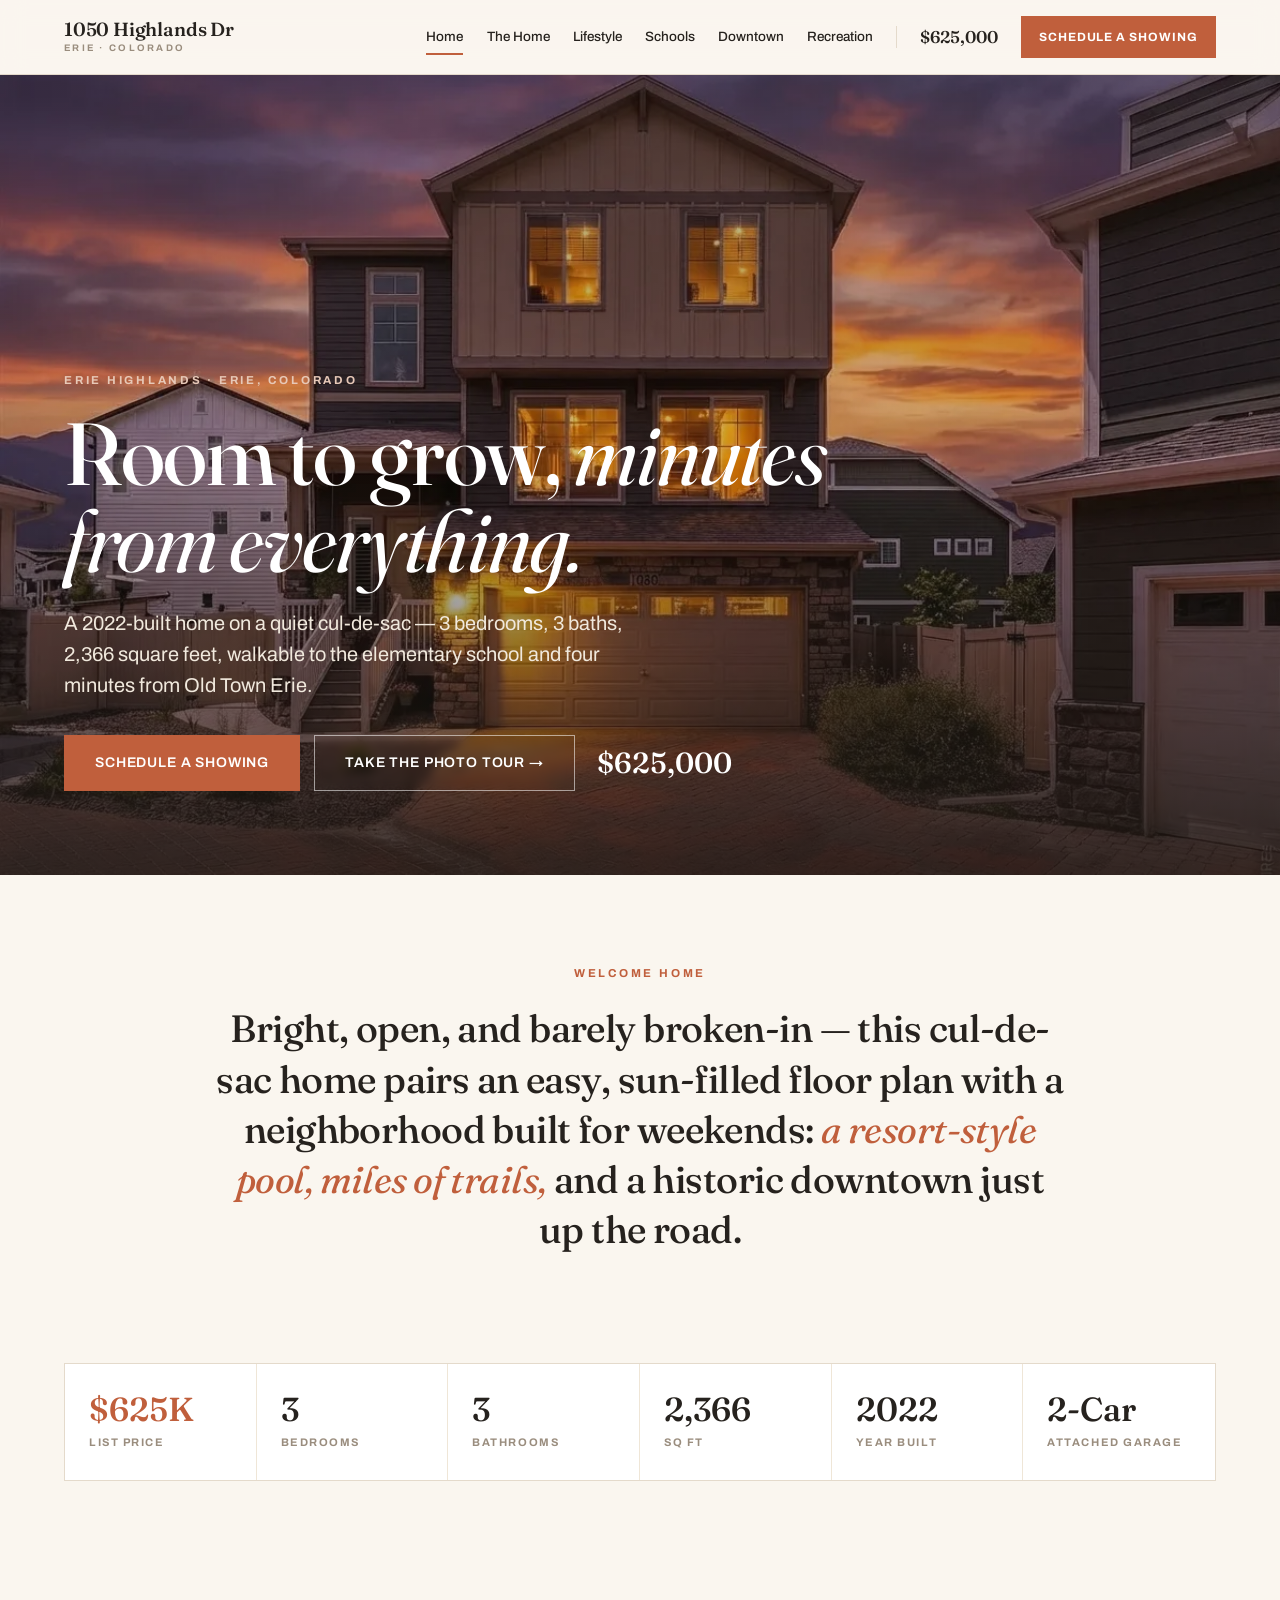
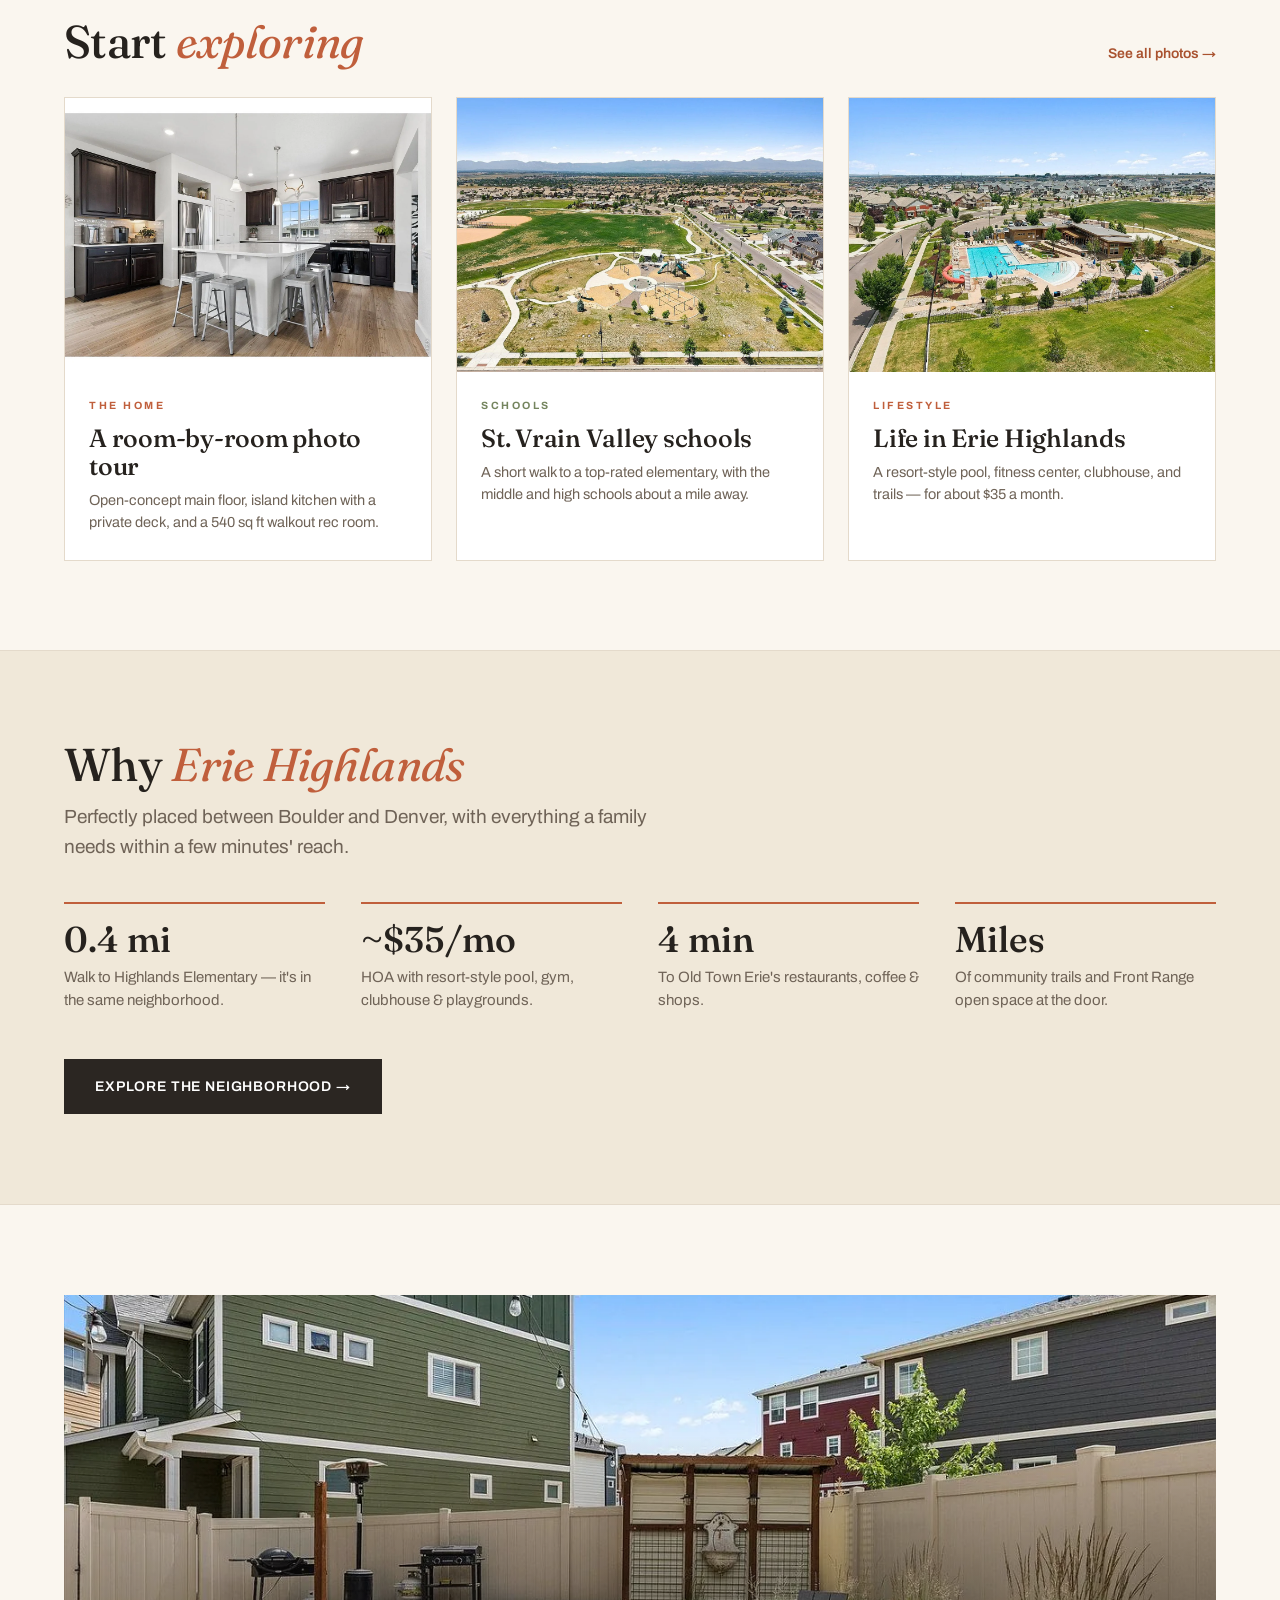
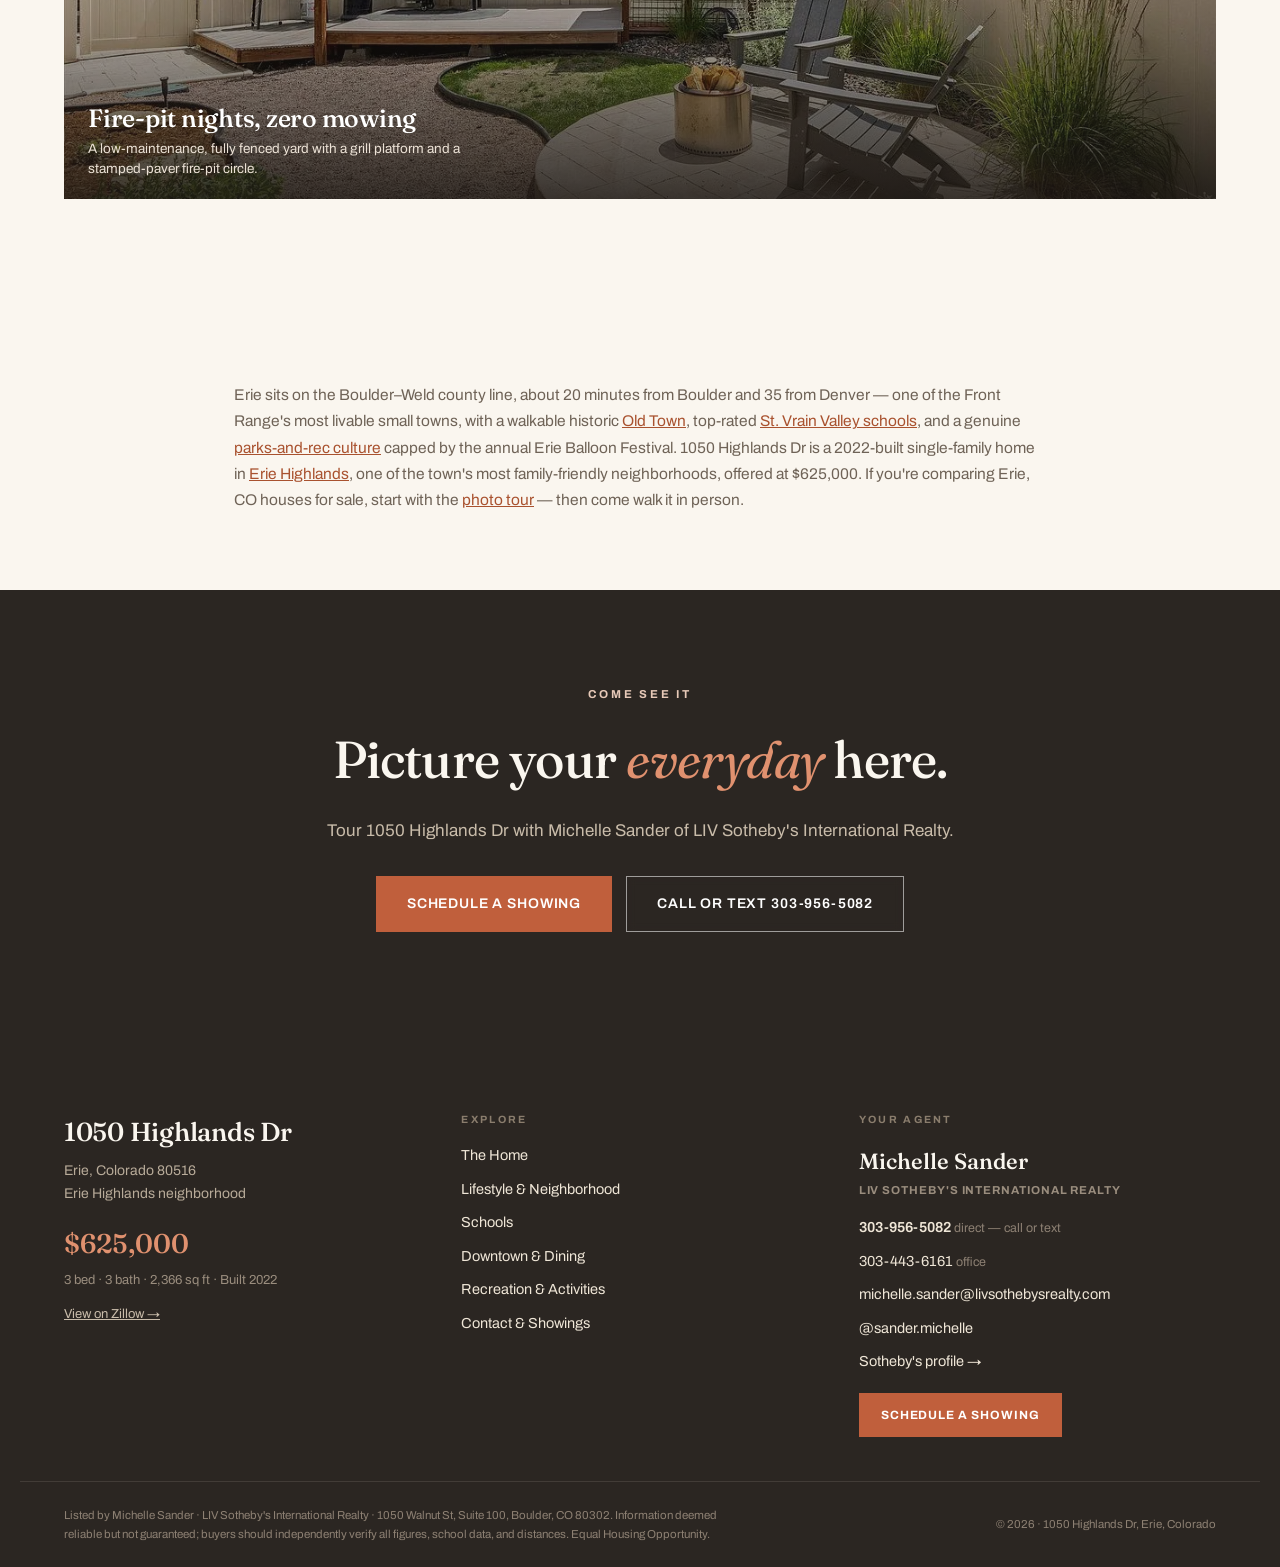
==== index.html @ 728ebdec "Mobile responsive fixes: stack proximity map, contain photo banners - Proximity map grid stacks to o" ====
<!DOCTYPE html>
<html lang="en">
<head>
<meta charset="utf-8">
<meta name="viewport" content="width=device-width, initial-scale=1">
<title>1050 Highlands Dr, Erie CO 80516 — Home for Sale in Erie Highlands</title>
<meta name="description" content="$625,000|Erie, Colorado home for sale: 3-bed, 3-bath, 2,366 sq ft (built 2022) in the Erie Highlands neighborhood — walk to Highlands Elementary, 4 minutes to Old Town Erie. Listed at $625,000 by Michelle Sander, LIV Sotheby's International Realty.">
<meta name="robots" content="index, follow, max-image-preview:large, max-snippet:-1, max-video-preview:-1">
<link rel="canonical" href="https://1050highlandsdrerie.com/">
<meta property="og:site_name" content="1050 Highlands Dr — Erie, Colorado">
<meta property="og:title" content="1050 Highlands Dr, Erie CO 80516 — Home for Sale in Erie Highlands">
<meta property="og:description" content="$625,000|Erie, Colorado home for sale: 3-bed, 3-bath, 2,366 sq ft (built 2022) in the Erie Highlands neighborhood — walk to Highlands Elementary, 4 minutes to Old Town Erie. Listed at $625,000 by Michelle Sander, LIV Sotheby's International Realty.">
<meta property="og:type" content="website">
<meta property="og:url" content="https://1050highlandsdrerie.com/">
<meta property="og:image" content="https://1050highlandsdrerie.com/images/hero-twilight.webp">
<meta property="og:image:alt" content="1050 Highlands Dr, Erie, Colorado at twilight">
<meta property="og:locale" content="en_US">
<meta name="twitter:card" content="summary_large_image">
<meta name="twitter:title" content="1050 Highlands Dr, Erie CO 80516 — Home for Sale in Erie Highlands">
<meta name="twitter:description" content="$625,000|Erie, Colorado home for sale: 3-bed, 3-bath, 2,366 sq ft (built 2022) in the Erie Highlands neighborhood — walk to Highlands Elementary, 4 minutes to Old Town Erie. Listed at $625,000 by Michelle Sander, LIV Sotheby's International Realty.">
<meta name="twitter:image" content="https://1050highlandsdrerie.com/images/hero-twilight.webp">
<meta name="geo.region" content="US-CO">
<meta name="geo.placename" content="Erie, Colorado">
<link rel="icon" href="data:image/svg+xml,%3Csvg xmlns='http://www.w3.org/2000/svg' viewBox='0 0 32 32'%3E%3Crect width='32' height='32' fill='%232B2622'/%3E%3Cpath d='M16 7l10 8h-3v10h-5v-6h-4v6H9V15H6z' fill='%23C05F3C'/%3E%3C/svg%3E">
<link rel="preconnect" href="https://fonts.googleapis.com">
<link rel="preconnect" href="https://fonts.gstatic.com" crossorigin>
<link href="https://fonts.googleapis.com/css2?family=Fraunces:ital,opsz,wght@0,9..144,400..640;1,9..144,400..640&family=Archivo:wght@400;500;600;700&display=swap" rel="stylesheet">
<link rel="stylesheet" href="assets/style.css">
<script type="application/ld+json">
{
 "@context": "https://schema.org",
 "@graph": [
  {
   "@type": "WebSite",
   "@id": "https://1050highlandsdrerie.com/#website",
   "url": "https://1050highlandsdrerie.com/",
   "name": "1050 Highlands Dr — Erie, Colorado Home for Sale",
   "description": "Property website for 1050 Highlands Dr, a single-family home for sale in the Erie Highlands neighborhood of Erie, Colorado.",
   "publisher": {
    "@id": "https://1050highlandsdrerie.com/#agent"
   }
  },
  {
   "@type": "RealEstateListing",
   "@id": "https://1050highlandsdrerie.com/#listing",
   "url": "https://1050highlandsdrerie.com/",
   "name": "1050 Highlands Dr, Erie, CO 80516 — Home for Sale in Erie Highlands",
   "description": "Erie, Colorado home for sale: 3-bed, 3-bath, 2,366 sq ft single-family home built in 2022 in the Erie Highlands neighborhood. Walk to Highlands Elementary; 4 minutes to Old Town Erie. Listed at $625,000.",
   "datePosted": "2026-06-24",
   "image": "https://1050highlandsdrerie.com/images/hero-twilight.webp",
   "about": {
    "@id": "https://1050highlandsdrerie.com/#residence"
   },
   "offers": {
    "@type": "Offer",
    "price": 625000,
    "priceCurrency": "USD",
    "availability": "https://schema.org/InStock",
    "itemOffered": {
     "@id": "https://1050highlandsdrerie.com/#residence"
    },
    "offeredBy": {
     "@id": "https://1050highlandsdrerie.com/#agent"
    }
   },
   "provider": {
    "@id": "https://1050highlandsdrerie.com/#agent"
   }
  },
  {
   "@type": "SingleFamilyResidence",
   "@id": "https://1050highlandsdrerie.com/#residence",
   "name": "1050 Highlands Dr, Erie, CO 80516",
   "description": "2022-built two-story single-family home with a walkout lower level in the Erie Highlands neighborhood of Erie, Colorado. 3 bedrooms, 3 bathrooms, 2,366 square feet, attached 2-car garage, fenced yard on a cul-de-sac, island kitchen with private deck, and a 540 sq ft walkout rec room.",
   "address": {
    "@type": "PostalAddress",
    "streetAddress": "1050 Highlands Dr",
    "addressLocality": "Erie",
    "addressRegion": "CO",
    "postalCode": "80516",
    "addressCountry": "US"
   },
   "numberOfBedrooms": 3,
   "numberOfBathroomsTotal": 3,
   "numberOfFullBathrooms": 2,
   "numberOfPartialBathrooms": 1,
   "floorSize": {
    "@type": "QuantitativeValue",
    "value": 2366,
    "unitCode": "FTK",
    "unitText": "square feet"
   },
   "yearBuilt": 2022,
   "numberOfRooms": 10,
   "amenityFeature": [
    {
     "@type": "LocationFeatureSpecification",
     "name": "Walkout lower-level rec room (540 sq ft)",
     "value": true
    },
    {
     "@type": "LocationFeatureSpecification",
     "name": "Island kitchen with deck",
     "value": true
    },
    {
     "@type": "LocationFeatureSpecification",
     "name": "Fenced yard with fire pit",
     "value": true
    },
    {
     "@type": "LocationFeatureSpecification",
     "name": "Attached 2-car garage",
     "value": true
    },
    {
     "@type": "LocationFeatureSpecification",
     "name": "HOA pool, fitness center, clubhouse, playgrounds, trails (~$35/mo)",
     "value": true
    },
    {
     "@type": "LocationFeatureSpecification",
     "name": "Central air conditioning",
     "value": true
    },
    {
     "@type": "LocationFeatureSpecification",
     "name": "Cul-de-sac lot",
     "value": true
    }
   ],
   "containedInPlace": {
    "@type": "Place",
    "name": "Erie Highlands, Erie, Colorado"
   },
   "image": [
    "https://1050highlandsdrerie.com/images/hero-twilight.webp",
    "https://1050highlandsdrerie.com/images/exterior-front.webp",
    "https://1050highlandsdrerie.com/images/kitchen-island-wide.webp",
    "https://1050highlandsdrerie.com/images/living-open.webp",
    "https://1050highlandsdrerie.com/images/rec-room-putting.webp",
    "https://1050highlandsdrerie.com/images/yard-firepit.webp",
    "https://1050highlandsdrerie.com/images/aerial-pool.webp"
   ]
  },
  {
   "@type": "RealEstateAgent",
   "@id": "https://1050highlandsdrerie.com/#agent",
   "name": "Michelle Sander",
   "telephone": "+1-303-956-5082",
   "email": "michelle.sander@livsothebysrealty.com",
   "image": "https://1050highlandsdrerie.com/images/michelle.jpg",
   "url": "https://1050highlandsdrerie.com/contact.html",
   "sameAs": [
    "https://www.instagram.com/sander.michelle/",
    "https://www.sothebysrealty.com/livsir/eng/associate/786-a-df2507222031108682/michelle-sander"
   ],
   "worksFor": {
    "@type": "RealEstateOrganization",
    "name": "LIV Sotheby's International Realty",
    "telephone": "+1-303-443-6161",
    "address": {
     "@type": "PostalAddress",
     "streetAddress": "1050 Walnut St, Suite 100",
     "addressLocality": "Boulder",
     "addressRegion": "CO",
     "postalCode": "80302",
     "addressCountry": "US"
    }
   },
   "areaServed": {
    "@type": "City",
    "name": "Erie",
    "containedInPlace": {
     "@type": "State",
     "name": "Colorado"
    }
   }
  },
  {
   "@type": "BreadcrumbList",
   "itemListElement": [
    {
     "@type": "ListItem",
     "position": 1,
     "name": "Home",
     "item": "https://1050highlandsdrerie.com/"
    }
   ]
  }
 ]
}
</script>
</head>
<body>
<a class="skip-link" href="#main">Skip to content</a>
<nav class="nav" aria-label="Main">
  <div class="nav-inner">
    <a class="brand" href="index.html"><b>1050 Highlands Dr</b><span>Erie · Colorado</span></a>
    <div class="nav-links">
      <a class="nl active" href="index.html">Home</a>
      <a class="nl " href="the-home.html">The Home</a>
      <a class="nl " href="lifestyle.html">Lifestyle</a>
      <a class="nl " href="schools.html">Schools</a>
      <a class="nl " href="downtown.html">Downtown</a>
      <a class="nl " href="recreation.html">Recreation</a>
      <span class="nav-divider" aria-hidden="true"></span>
      <span class="nav-price">$625,000</span>
      <a class="nav-cta" href="contact.html">Schedule a Showing</a>
    </div>
    <button class="nav-burger" aria-label="Menu" aria-expanded="false"><span></span><span></span><span></span></button>
  </div>
  <div class="nav-mobile">
    <a href="index.html">Home</a>
    <a href="the-home.html">The Home</a>
    <a href="lifestyle.html">Lifestyle &amp; Neighborhood</a>
    <a href="schools.html">Schools</a>
    <a href="downtown.html">Downtown &amp; Dining</a>
    <a href="recreation.html">Recreation &amp; Activities</a>
    <a href="contact.html">Contact / Schedule a Showing — $625,000</a>
  </div>
</nav>

<main id="main">

  <!-- HERO -->
  <header class="hero" style="height:min(92vh,800px);min-height:560px">
    <div class="hero-media"><img src="images/hero-twilight.webp" alt="Front exterior of 1050 Highlands Dr glowing at twilight beneath a Colorado sunset" fetchpriority="high"></div>
    <div class="hero-scrim"></div>
    <div class="hero-inner wrap" style="padding-bottom:clamp(46px,7vw,84px)">
      <div class="eyebrow cream" style="margin-bottom:20px">Erie Highlands · Erie, Colorado</div>
      <h1 class="display" style="color:#fff;max-width:15ch">Room to grow, <span class="em-light">minutes from everything.</span></h1>
      <p style="font-size:clamp(16px,1.6vw,20px);color:#F1E9DD;margin:24px 0 0;max-width:52ch;line-height:1.55">A 2022-built home on a quiet cul-de-sac — 3 bedrooms, 3 baths, 2,366 square feet, walkable to the elementary school and four minutes from Old Town Erie.</p>
      <div style="display:flex;flex-wrap:wrap;gap:14px;align-items:center;margin-top:34px">
        <a class="btn" href="contact.html">Schedule a Showing</a>
        <a class="btn btn-ghost" href="the-home.html">Take the Photo Tour →</a>
        <span style="font-family:var(--serif);font-size:29px;color:#fff;font-weight:540;margin-left:8px">$625,000</span>
      </div>
    </div>
  </header>

  <!-- INTRO -->
  <section class="section" style="padding-bottom:clamp(36px,5vw,60px)">
    <div class="wrap" style="max-width:940px;text-align:center">
      <div class="eyebrow reveal">Welcome home</div>
      <p class="serif reveal d1" style="font-size:clamp(24px,3.3vw,38px);line-height:1.32;margin:22px 0 0;text-wrap:pretty">Bright, open, and barely broken-in — this cul-de-sac home pairs an easy, sun-filled floor plan with a neighborhood built for weekends: <span class="em">a resort-style pool, miles of trails,</span> and a historic downtown just up the road.</p>
    </div>
  </section>

  <!-- QUICK FACTS -->
  <section class="section-tight">
    <div class="wrap">
      <div class="facts reveal">
        <div class="fact"><b class="accent">$625K</b><span>List Price</span></div>
        <div class="fact"><b>3</b><span>Bedrooms</span></div>
        <div class="fact"><b>3</b><span>Bathrooms</span></div>
        <div class="fact"><b>2,366</b><span>Sq Ft</span></div>
        <div class="fact"><b>2022</b><span>Year Built</span></div>
        <div class="fact"><b>2-Car</b><span>Attached Garage</span></div>
      </div>
    </div>
  </section>

  <!-- TEASERS -->
  <section class="section">
    <div class="wrap">
      <div style="display:flex;align-items:baseline;justify-content:space-between;gap:20px;margin-bottom:30px;flex-wrap:wrap">
        <h2 class="h-sect reveal">Start <span class="em">exploring</span></h2>
        <a class="link-arrow reveal" href="the-home.html">See all photos →</a>
      </div>
      <div style="display:grid;grid-template-columns:repeat(auto-fit,minmax(min(280px,100%),1fr));gap:24px">
        <a class="card reveal" href="the-home.html">
          <figure class="photo" style="aspect-ratio:4/3">
            <img src="images/kitchen-island-wide.webp" alt="Island kitchen with white quartz counters and espresso cabinetry" loading="lazy">
          </figure>
          <div class="card-pad">
            <div class="eyebrow" style="font-size:10.5px">The Home</div>
            <div class="h-card" style="margin-top:9px">A room-by-room photo tour</div>
            <p style="font-size:14.5px;color:var(--ink-soft);margin:9px 0 0;line-height:1.55">Open-concept main floor, island kitchen with a private deck, and a 540 sq ft walkout rec room.</p>
          </div>
        </a>
        <a class="card reveal d1" href="schools.html">
          <figure class="photo" style="aspect-ratio:4/3">
            <img src="images/aerial-park.webp" alt="Aerial view of the Erie Highlands park, ball field and trails with the Rockies beyond" loading="lazy">
          </figure>
          <div class="card-pad">
            <div class="eyebrow sage" style="font-size:10.5px">Schools</div>
            <div class="h-card" style="margin-top:9px">St. Vrain Valley schools</div>
            <p style="font-size:14.5px;color:var(--ink-soft);margin:9px 0 0;line-height:1.55">A short walk to a top-rated elementary, with the middle and high schools about a mile away.</p>
          </div>
        </a>
        <a class="card reveal d2" href="lifestyle.html">
          <figure class="photo" style="aspect-ratio:4/3">
            <img src="images/aerial-pool.webp" alt="Aerial view of the Erie Highlands community pool, waterslide and clubhouse" loading="lazy">
          </figure>
          <div class="card-pad">
            <div class="eyebrow" style="font-size:10.5px">Lifestyle</div>
            <div class="h-card" style="margin-top:9px">Life in Erie Highlands</div>
            <p style="font-size:14.5px;color:var(--ink-soft);margin:9px 0 0;line-height:1.55">A resort-style pool, fitness center, clubhouse, and trails — for about $35 a month.</p>
          </div>
        </a>
      </div>
    </div>
  </section>

  <!-- WHY BAND -->
  <section class="band">
    <div class="wrap section">
      <h2 class="h-sect reveal">Why <span class="em">Erie Highlands</span></h2>
      <p class="lede reveal" style="margin:12px 0 40px;max-width:56ch">Perfectly placed between Boulder and Denver, with everything a family needs within a few minutes' reach.</p>
      <div style="display:grid;grid-template-columns:repeat(auto-fit,minmax(min(210px,100%),1fr));gap:32px 36px">
        <div class="stat-rule reveal"><b>0.4 mi</b><p>Walk to Highlands Elementary — it's in the same neighborhood.</p></div>
        <div class="stat-rule reveal d1"><b>~$35/mo</b><p>HOA with resort-style pool, gym, clubhouse &amp; playgrounds.</p></div>
        <div class="stat-rule reveal d2"><b>4 min</b><p>To Old Town Erie's restaurants, coffee &amp; shops.</p></div>
        <div class="stat-rule reveal d3"><b>Miles</b><p>Of community trails and Front Range open space at the door.</p></div>
      </div>
      <div style="margin-top:46px" class="reveal">
        <a class="btn btn-dark" href="lifestyle.html">Explore the neighborhood →</a>
      </div>
    </div>
  </section>

  <!-- PHOTO BREAK -->
  <section class="section">
    <div class="wrap">
      <figure class="photo clickable photo-banner reveal">
        <img src="images/yard-firepit.webp" alt="Fenced backyard with a paver fire-pit circle, Adirondack chairs and grill deck" loading="lazy">
        <div class="scrim"></div>
        <figcaption>
          <div class="cap-h">Fire-pit nights, zero mowing</div>
          <div class="cap-d">A low-maintenance, fully fenced yard with a grill platform and a stamped-paver fire-pit circle.</div>
        </figcaption>
      </figure>
    </div>
  </section>

  <!-- ABOUT ERIE / SEO COPY -->
  <section class="section-tight" style="padding-bottom:clamp(48px,6vw,76px)">
    <div class="wrap" style="max-width:900px">
      <h2 class="h-sect reveal" style="font-size:clamp(22px,2.8vw,30px)">Looking at homes for sale in <span class="em">Erie, Colorado?</span></h2>
      <p class="reveal d1" style="font-size:15.5px;color:var(--ink-soft);line-height:1.7;margin:14px 0 0">Erie sits on the Boulder–Weld county line, about 20 minutes from Boulder and 35 from Denver — one of the Front Range's most livable small towns, with a walkable historic <a href="downtown.html">Old Town</a>, top-rated <a href="schools.html">St. Vrain Valley schools</a>, and a genuine <a href="recreation.html">parks-and-rec culture</a> capped by the annual Erie Balloon Festival. 1050 Highlands Dr is a 2022-built single-family home in <a href="lifestyle.html">Erie Highlands</a>, one of the town's most family-friendly neighborhoods, offered at $625,000. If you're comparing Erie, CO houses for sale, start with the <a href="the-home.html">photo tour</a> — then come walk it in person.</p>
    </div>
  </section>

  <!-- CTA -->
  <section style="background:var(--espresso);color:#FAF6EF">
    <div class="wrap" style="max-width:900px;text-align:center;padding-top:clamp(56px,8vw,96px);padding-bottom:clamp(56px,8vw,96px)">
      <div class="eyebrow cream reveal">Come see it</div>
      <h2 class="reveal d1" style="font-size:clamp(30px,4.6vw,52px);margin:16px 0 0;text-wrap:balance">Picture your <span class="em-light" style="color:#E0916F">everyday</span> here.</h2>
      <p class="reveal d2" style="font-size:17px;color:#C9BCAA;margin:18px 0 32px">Tour 1050 Highlands Dr with Michelle Sander of LIV Sotheby's International Realty.</p>
      <div class="reveal d3" style="display:flex;gap:14px;justify-content:center;flex-wrap:wrap">
        <a class="btn" href="contact.html">Schedule a Showing</a>
        <a class="btn btn-ghost" href="tel:+13039565082">Call or text 303-956-5082</a>
      </div>
    </div>
  </section>

</main>
<footer class="footer">
  <div class="footer-grid">
    <div style="max-width:330px">
      <div class="footer-addr">1050 Highlands Dr</div>
      <div style="font-size:14px;color:#B8AB99;margin-top:8px;line-height:1.6">Erie, Colorado 80516<br>Erie Highlands neighborhood</div>
      <div class="footer-price">$625,000</div>
      <div style="font-size:13px;color:#9A8D7E;margin-top:5px">3 bed · 3 bath · 2,366 sq ft · Built 2022</div>
      <a href="https://www.zillow.com/homedetails/1050-Highlands-Dr-Erie-CO-80516/456816547_zpid/" target="_blank" rel="noopener" style="display:inline-block;font-size:13px;margin-top:14px;color:#C9BCAA;text-decoration:underline">View on Zillow →</a>
    </div>
    <div>
      <div class="footer-label">Explore</div>
      <div class="footer-links">
        <a href="the-home.html">The Home</a>
        <a href="lifestyle.html">Lifestyle &amp; Neighborhood</a>
        <a href="schools.html">Schools</a>
        <a href="downtown.html">Downtown &amp; Dining</a>
        <a href="recreation.html">Recreation &amp; Activities</a>
        <a href="contact.html">Contact &amp; Showings</a>
      </div>
    </div>
    <div>
      <div class="footer-label">Your Agent</div>
      <div style="font-family:var(--serif);font-size:22px;color:#FAF6EF;font-weight:540">Michelle Sander</div>
      <div style="font-size:11.5px;color:#9A8D7E;margin-top:4px;letter-spacing:.08em;text-transform:uppercase;font-weight:700">LIV Sotheby's International Realty</div>
      <div class="footer-links" style="margin-top:16px">
        <a href="tel:+13039565082"><b style="font-weight:600">303-956-5082</b> <span style="color:#8D8073;font-size:12.5px">direct — call or text</span></a>
        <a href="tel:+13034436161">303-443-6161 <span style="color:#8D8073;font-size:12.5px">office</span></a>
        <a href="mailto:michelle.sander@livsothebysrealty.com">michelle.sander@livsothebysrealty.com</a>
        <a href="https://www.instagram.com/sander.michelle/" target="_blank" rel="noopener">@sander.michelle</a>
        <a href="https://www.sothebysrealty.com/livsir/eng/associate/786-a-df2507222031108682/michelle-sander" target="_blank" rel="noopener">Sotheby's profile →</a>
      </div>
      <a href="contact.html" style="display:inline-block;margin-top:20px;background:#C05F3C;color:#fff;font-size:12px;font-weight:700;letter-spacing:.08em;text-transform:uppercase;padding:13px 22px">Schedule a Showing</a>
    </div>
  </div>
  <div class="footer-legal">
    <div style="max-width:680px">
      Listed by Michelle Sander · LIV Sotheby's International Realty · 1050 Walnut St, Suite 100, Boulder, CO 80302.
      Information deemed reliable but not guaranteed; buyers should independently verify all figures, school data, and distances.
      Equal Housing Opportunity.
    </div>
    <div>© 2026 · 1050 Highlands Dr, Erie, Colorado</div>
  </div>
</footer>
<script src="assets/main.js" defer></script>

</body>
</html>
---- assets/style.css ----
/* ============================================================
   1050 Highlands Dr · Erie, Colorado
   Sun-warmed Colorado editorial — Fraunces + Archivo
   ============================================================ */

:root{
  --paper:#FAF6EF;
  --band:#F0E8D9;
  --card:#FFFFFF;
  --ink:#26221E;
  --ink-2:#4C453E;
  --ink-soft:#6F6357;
  --ink-faint:#9A8D7E;
  --line:#E4DACB;
  --line-soft:#EFE6D7;
  --clay:#C05F3C;
  --clay-deep:#A9522F;
  --sage:#75855F;
  --sage-ink:#5C6A4D;
  --sage-wash:#EEF1E7;
  --cream:#F1E9DD;
  --espresso:#2B2622;
  --espresso-2:#3A342F;
  --serif:'Fraunces',Georgia,serif;
  --sans:'Archivo',system-ui,sans-serif;
  --wrap:1240px;
  --pad:clamp(20px,4vw,44px);
}

*{box-sizing:border-box}
html{scroll-behavior:smooth}
html,body{margin:0;padding:0}
body{
  background:var(--paper);
  color:var(--ink);
  font-family:var(--sans);
  font-size:16px;
  line-height:1.55;
  -webkit-font-smoothing:antialiased;
  overflow-x:hidden;
}
::selection{background:#E7C9B8;color:var(--ink)}
img{display:block;max-width:100%}
a{color:var(--clay-deep)}
a:hover{color:var(--clay)}

/* --- type ------------------------------------------------- */
h1,h2,h3,.serif{font-family:var(--serif);font-weight:480;letter-spacing:-.015em;margin:0}
.display{font-size:clamp(42px,7vw,88px);line-height:.99;text-wrap:balance}
.h-page{font-size:clamp(38px,6vw,74px);line-height:1;text-wrap:balance}
.h-sect{font-size:clamp(28px,4vw,46px);line-height:1.06}
.h-card{font-family:var(--serif);font-weight:520;font-size:clamp(21px,2.2vw,25px);line-height:1.12;letter-spacing:-.01em}
.em{font-style:italic;font-weight:420;color:var(--clay)}
.em-light{font-style:italic;font-weight:400}
.eyebrow{
  font-family:var(--sans);font-size:11.5px;font-weight:700;
  letter-spacing:.24em;text-transform:uppercase;color:var(--clay);
}
.eyebrow.sage{color:var(--sage)}
.eyebrow.cream{color:#E7C9B8}
.lede{font-size:clamp(16px,1.5vw,19px);color:var(--ink-soft);line-height:1.6;max-width:62ch}
.small-note{font-size:12px;color:var(--ink-faint);font-style:italic}

/* --- layout ------------------------------------------------ */
.wrap{max-width:var(--wrap);margin:0 auto;padding-left:var(--pad);padding-right:var(--pad)}
.section{padding-top:clamp(52px,7vw,92px);padding-bottom:clamp(52px,7vw,92px)}
.section-tight{padding-top:clamp(30px,4vw,48px);padding-bottom:clamp(30px,4vw,48px)}
.band{background:var(--band);border-top:1px solid var(--line);border-bottom:1px solid var(--line)}
.rule{height:1px;background:var(--line);border:0;margin:0}

/* --- buttons ----------------------------------------------- */
.btn{
  display:inline-block;background:var(--clay);color:#fff;text-decoration:none;
  font-family:var(--sans);font-size:14px;font-weight:600;letter-spacing:.06em;text-transform:uppercase;
  padding:16px 30px;border:1px solid var(--clay);cursor:pointer;
  transition:background .25s,border-color .25s,transform .25s;
}
.btn:hover{background:var(--clay-deep);border-color:var(--clay-deep);color:#fff}
.btn-ghost{background:transparent;border-color:rgba(255,255,255,.55);color:#fff;backdrop-filter:blur(4px)}
.btn-ghost:hover{background:rgba(255,255,255,.16);border-color:#fff}
.btn-dark{background:var(--espresso);border-color:var(--espresso)}
.btn-dark:hover{background:var(--espresso-2);border-color:var(--espresso-2)}
.link-arrow{font-size:14px;font-weight:600;color:var(--clay-deep);text-decoration:none;white-space:nowrap}
.link-arrow:hover{color:var(--clay)}

/* --- nav ---------------------------------------------------- */
.nav{
  position:sticky;top:0;z-index:80;
  background:rgba(250,246,239,.9);backdrop-filter:blur(12px);
  border-bottom:1px solid var(--line);
}
.nav-inner{max-width:var(--wrap);margin:0 auto;padding:0 var(--pad);height:74px;display:flex;align-items:center;justify-content:space-between;gap:18px}
.brand{text-decoration:none;display:flex;flex-direction:column;line-height:1.02}
.brand b{font-family:var(--serif);font-weight:560;font-size:19px;color:var(--ink);letter-spacing:-.01em}
.brand span{font-size:9.5px;letter-spacing:.24em;text-transform:uppercase;color:var(--ink-faint);margin-top:4px;font-weight:700}
.nav-links{display:flex;align-items:center;gap:clamp(14px,1.8vw,26px)}
.nav-links a.nl{position:relative;font-size:13.5px;font-weight:500;color:var(--ink);text-decoration:none;padding:6px 0;white-space:nowrap}
.nav-links a.nl:hover{color:var(--clay)}
.nav-links a.nl.active::after{content:"";position:absolute;left:0;right:0;bottom:-2px;height:2px;background:var(--clay)}
.nav-price{font-family:var(--serif);font-weight:560;font-size:17px;color:var(--ink)}
.nav-divider{width:1px;height:22px;background:var(--line)}
.nav-cta{background:var(--clay);color:#fff;text-decoration:none;font-size:12px;font-weight:700;letter-spacing:.08em;text-transform:uppercase;padding:12px 18px;white-space:nowrap;transition:background .25s}
.nav-cta:hover{background:var(--clay-deep);color:#fff}
.nav-burger{display:none;background:none;border:1px solid var(--line);width:42px;height:40px;flex-direction:column;align-items:center;justify-content:center;gap:4.5px;cursor:pointer;padding:0}
.nav-burger span{width:18px;height:2px;background:var(--ink);display:block;transition:transform .25s,opacity .25s}
.nav-mobile{display:none;border-top:1px solid var(--line);background:var(--paper);padding:10px var(--pad) 22px;flex-direction:column}
.nav-mobile a{font-size:16px;font-weight:500;color:var(--ink);text-decoration:none;padding:13px 0;border-bottom:1px solid var(--line-soft)}
.nav-mobile a:last-child{border-bottom:0;color:var(--clay);font-weight:600}
.nav-open .nav-mobile{display:flex}
.nav-open .nav-burger span:nth-child(1){transform:translateY(6.5px) rotate(45deg)}
.nav-open .nav-burger span:nth-child(2){opacity:0}
.nav-open .nav-burger span:nth-child(3){transform:translateY(-6.5px) rotate(-45deg)}
@media (max-width:1020px){
  .nav-links{display:none}
  .nav-burger{display:flex}
}

/* --- hero --------------------------------------------------- */
.hero{position:relative;overflow:hidden;color:#fff}
.hero-media{position:absolute;inset:0}
.hero-media img{width:100%;height:100%;object-fit:cover;animation:heroZoom 22s ease-in-out infinite alternate}
@keyframes heroZoom{from{transform:scale(1.02)}to{transform:scale(1.1)}}
.hero-scrim{position:absolute;inset:0;background:linear-gradient(to top,rgba(30,25,20,.82) 0%,rgba(30,25,20,.18) 52%,rgba(30,25,20,.38) 100%)}
.hero-inner{position:relative;height:100%;display:flex;flex-direction:column;justify-content:flex-end}
@media (prefers-reduced-motion:reduce){
  .hero-media img{animation:none}
  html{scroll-behavior:auto}
}

/* --- photo figure (caption over image) ---------------------- */
.photo{position:relative;overflow:hidden;margin:0;background:#DED3BF}
.photo img{width:100%;height:100%;object-fit:cover;transition:transform 1.1s cubic-bezier(.2,.6,.2,1)}
.photo:hover img{transform:scale(1.045)}
.photo .scrim{position:absolute;left:0;right:0;bottom:0;height:72%;background:linear-gradient(to top,rgba(28,23,19,.86) 0%,rgba(28,23,19,.44) 40%,rgba(28,23,19,0) 100%);pointer-events:none}
.photo figcaption{position:absolute;left:0;right:0;bottom:0;padding:22px 24px 20px;color:#fff}
.photo .cap-h{font-family:var(--serif);font-weight:520;font-size:clamp(19px,2.1vw,25px);line-height:1.1;letter-spacing:-.01em;text-wrap:balance}
.photo .cap-d{font-family:var(--sans);font-size:13.5px;color:#ECE2D6;margin-top:7px;line-height:1.45;max-width:52ch}
.photo.clickable{cursor:zoom-in}
.photo:focus-visible{outline:3px solid var(--clay);outline-offset:2px}

/* --- gallery grids ------------------------------------------ */
.g-grid{display:grid;grid-template-columns:repeat(12,1fr);gap:18px}
.g-full{grid-column:1/-1;aspect-ratio:16/7.5}
.g-half{grid-column:span 6;aspect-ratio:4/3}
.g-third{grid-column:span 4;aspect-ratio:4/3.1}
.g-two-thirds{grid-column:span 8;aspect-ratio:16/9.5}
@media (max-width:860px){
  .g-half,.g-third,.g-two-thirds{grid-column:1/-1;aspect-ratio:4/3}
  .g-full{aspect-ratio:4/3}
}
.chapter-head{display:flex;align-items:baseline;gap:16px;margin:0 0 22px}
.chapter-num{font-family:var(--serif);font-style:italic;font-size:17px;color:var(--clay);font-weight:500}
.chapter-head h2{font-size:clamp(23px,3vw,34px)}
.chapter-head .line{flex:1;height:1px;background:var(--line)}

/* --- cards --------------------------------------------------- */
.card{background:var(--card);border:1px solid var(--line);transition:border-color .3s,transform .3s,box-shadow .3s}
.card:hover{border-color:#CBB9A0;box-shadow:0 18px 44px -30px rgba(58,46,34,.45)}
a.card{text-decoration:none;color:inherit;display:block}
.card-pad{padding:26px 24px}

/* --- stats / quick facts -------------------------------------- */
.facts{display:grid;grid-template-columns:repeat(auto-fit,minmax(150px,1fr));background:var(--card);border:1px solid var(--line)}
.fact{padding:28px 24px;border-right:1px solid var(--line-soft)}
.fact:last-child{border-right:0}
.fact b{font-family:var(--serif);font-weight:540;font-size:clamp(26px,2.6vw,34px);line-height:1;color:var(--ink);display:block}
.fact b.accent{color:var(--clay)}
.fact span{font-size:11px;letter-spacing:.14em;text-transform:uppercase;color:var(--ink-faint);margin-top:9px;font-weight:700;display:block}
@media (max-width:700px){.fact{border-bottom:1px solid var(--line-soft)}}

.stat-rule{border-top:2px solid var(--clay);padding-top:18px}
.stat-rule b{font-family:var(--serif);font-weight:540;font-size:clamp(28px,2.8vw,36px);color:var(--ink);display:block;line-height:1}
.stat-rule p{font-size:15px;color:var(--ink-soft);margin:8px 0 0;line-height:1.55}

/* --- footer ---------------------------------------------------- */
.footer{background:var(--espresso);color:#EFE6D7}
.footer a{color:#EFE6D7;text-decoration:none}
.footer a:hover{color:#E0916F}
.footer-grid{max-width:var(--wrap);margin:0 auto;padding:clamp(52px,7vw,84px) var(--pad) 44px;display:grid;grid-template-columns:repeat(auto-fit,minmax(230px,1fr));gap:44px 40px}
.footer-label{font-size:10.5px;letter-spacing:.22em;text-transform:uppercase;color:#8A7D6D;font-weight:700;margin-bottom:16px}
.footer-addr{font-family:var(--serif);font-weight:540;font-size:26px;color:#FAF6EF;letter-spacing:-.01em}
.footer-price{font-family:var(--serif);font-weight:540;font-size:27px;color:#E0916F;margin-top:18px}
.footer-links{display:flex;flex-direction:column;gap:11px;font-size:14.5px}
.footer-legal{border-top:1px solid #423C37;padding:24px var(--pad);max-width:var(--wrap);margin:0 auto;display:flex;flex-wrap:wrap;gap:14px 28px;align-items:center;justify-content:space-between;font-size:11.5px;color:#8D8073;line-height:1.6}

/* --- reveal on scroll ------------------------------------------ */
.reveal{opacity:0;transform:translateY(26px);transition:opacity .8s cubic-bezier(.2,.6,.2,1),transform .8s cubic-bezier(.2,.6,.2,1)}
.reveal.in{opacity:1;transform:none}
.reveal.d1{transition-delay:.08s}.reveal.d2{transition-delay:.16s}.reveal.d3{transition-delay:.24s}
@media (prefers-reduced-motion:reduce){.reveal{opacity:1;transform:none;transition:none}}

/* --- lightbox --------------------------------------------------- */
.lightbox{
  position:fixed;inset:0;z-index:200;background:rgba(24,20,16,.94);
  display:none;align-items:center;justify-content:center;flex-direction:column;padding:28px;
}
.lightbox.open{display:flex}
.lightbox img{max-width:min(1400px,94vw);max-height:78vh;object-fit:contain;box-shadow:0 30px 90px rgba(0,0,0,.5)}
.lb-cap{color:#EDE3D5;margin-top:18px;text-align:center;max-width:70ch}
.lb-cap b{font-family:var(--serif);font-weight:520;font-size:20px;display:block;letter-spacing:-.01em}
.lb-cap span{font-size:13.5px;color:#B9AC9B;display:block;margin-top:5px}
.lb-btn{position:absolute;background:rgba(250,246,239,.08);border:1px solid rgba(250,246,239,.28);color:#FAF6EF;width:52px;height:52px;font-size:21px;cursor:pointer;display:flex;align-items:center;justify-content:center;transition:background .2s}
.lb-btn:hover{background:rgba(250,246,239,.2)}
.lb-close{top:22px;right:22px}
.lb-prev{left:18px;top:50%;transform:translateY(-50%)}
.lb-next{right:18px;top:50%;transform:translateY(-50%)}
@media (max-width:640px){.lb-prev{left:8px}.lb-next{right:8px}}

/* --- forms -------------------------------------------------------- */
.input{
  width:100%;background:#fff;border:1px solid #D8CCBA;padding:13px 14px;
  font-size:15px;font-family:var(--sans);color:var(--ink);
}
.input:focus{outline:2px solid var(--clay);outline-offset:1px;border-color:var(--clay)}
.input::placeholder{color:#A89A86}
.field-label{font-size:12px;font-weight:700;letter-spacing:.06em;text-transform:uppercase;color:var(--ink-soft);display:block}
.field-label .input,.field-label textarea{margin-top:7px}

/* --- filter chips -------------------------------------------------- */
.chip{
  border:1px solid var(--line);background:#fff;color:var(--ink);
  font-family:var(--sans);font-size:13px;font-weight:600;letter-spacing:.05em;text-transform:uppercase;
  padding:10px 22px;cursor:pointer;transition:all .2s;
}
.chip:hover{border-color:var(--clay)}
.chip.on{background:var(--espresso);border-color:var(--espresso);color:#fff}

/* --- misc ----------------------------------------------------------- */
.tag-walk{display:inline-flex;align-items:center;gap:6px;background:var(--clay);color:#fff;font-size:11.5px;font-weight:700;letter-spacing:.05em;text-transform:uppercase;padding:6px 12px}
.tag-dist{display:inline-flex;align-items:center;gap:6px;background:var(--sage-wash);color:var(--sage-ink);font-size:11.5px;font-weight:700;letter-spacing:.05em;text-transform:uppercase;padding:6px 12px}
.grade{background:var(--sage-wash);color:var(--sage-ink);font-family:var(--serif);font-weight:600;font-size:16px;padding:4px 12px}
.skip-link{position:absolute;left:-9999px;top:0;background:var(--espresso);color:#fff;padding:12px 18px;z-index:300}
.skip-link:focus{left:12px;top:12px}

/* --- responsive fixes ------------------------------------------ */
/* Full-width photo banners: ratio only, no min-height (min-height +
   aspect-ratio forces width overflow on small screens) */
.photo-banner{aspect-ratio:16/7}
@media (max-width:860px){
  .photo-banner{aspect-ratio:4/3}
}
/* Proximity map: stack to one column on small screens */
@media (max-width:760px){
  .proxmap{grid-template-columns:1fr !important}
  .proxmap-map{min-height:0 !important;aspect-ratio:820/560}
  .proxmap-side{border-left:0 !important;border-top:1px solid var(--line-soft)}
}
/* Form grids: let fields shrink (date/time inputs have wide intrinsic
   minimums), and stack to one column on narrow phones */
.field-label,.input{min-width:0}
@media (max-width:480px){
  #showing-form > div{grid-template-columns:1fr !important}
  #calc div[style*="grid-template-columns:1fr 1fr"]{grid-template-columns:1fr !important}
}
/* Long arrow-links may wrap on small phones */
@media (max-width:480px){
  .link-arrow{white-space:normal}
}
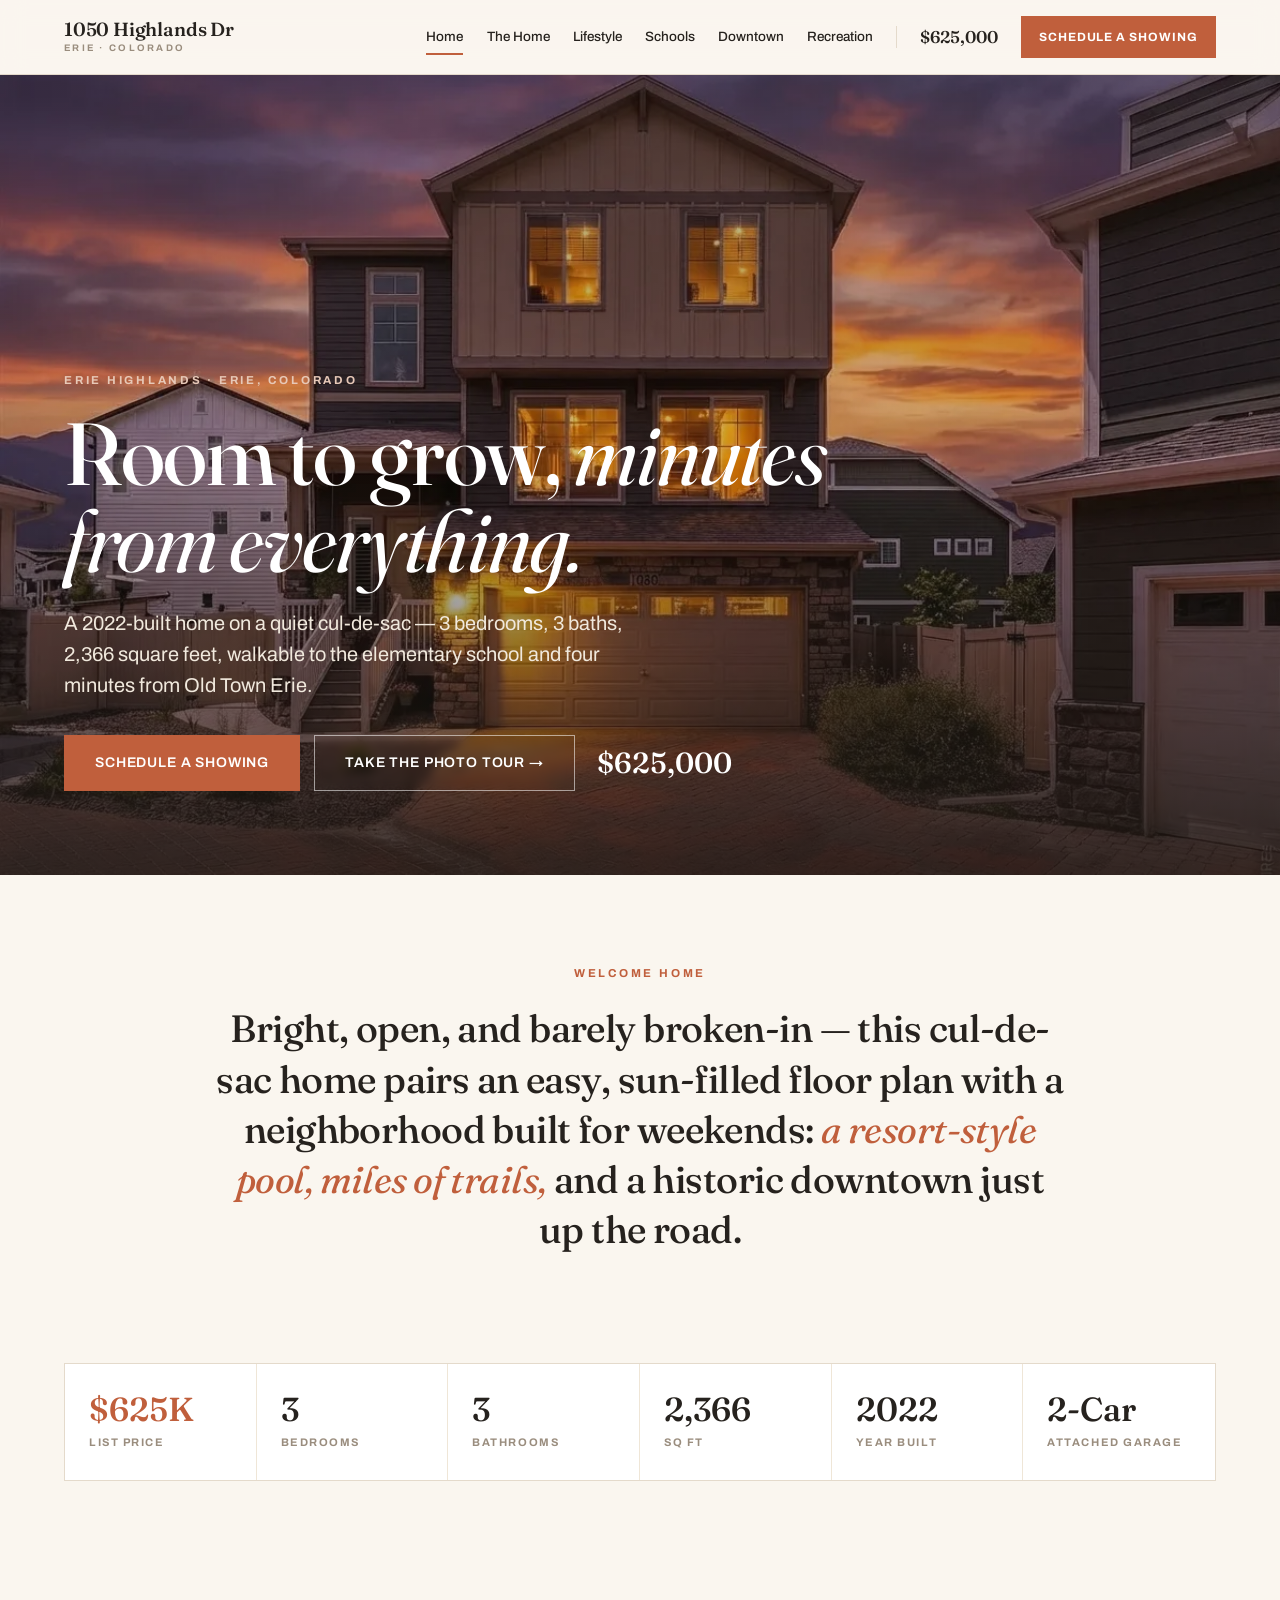
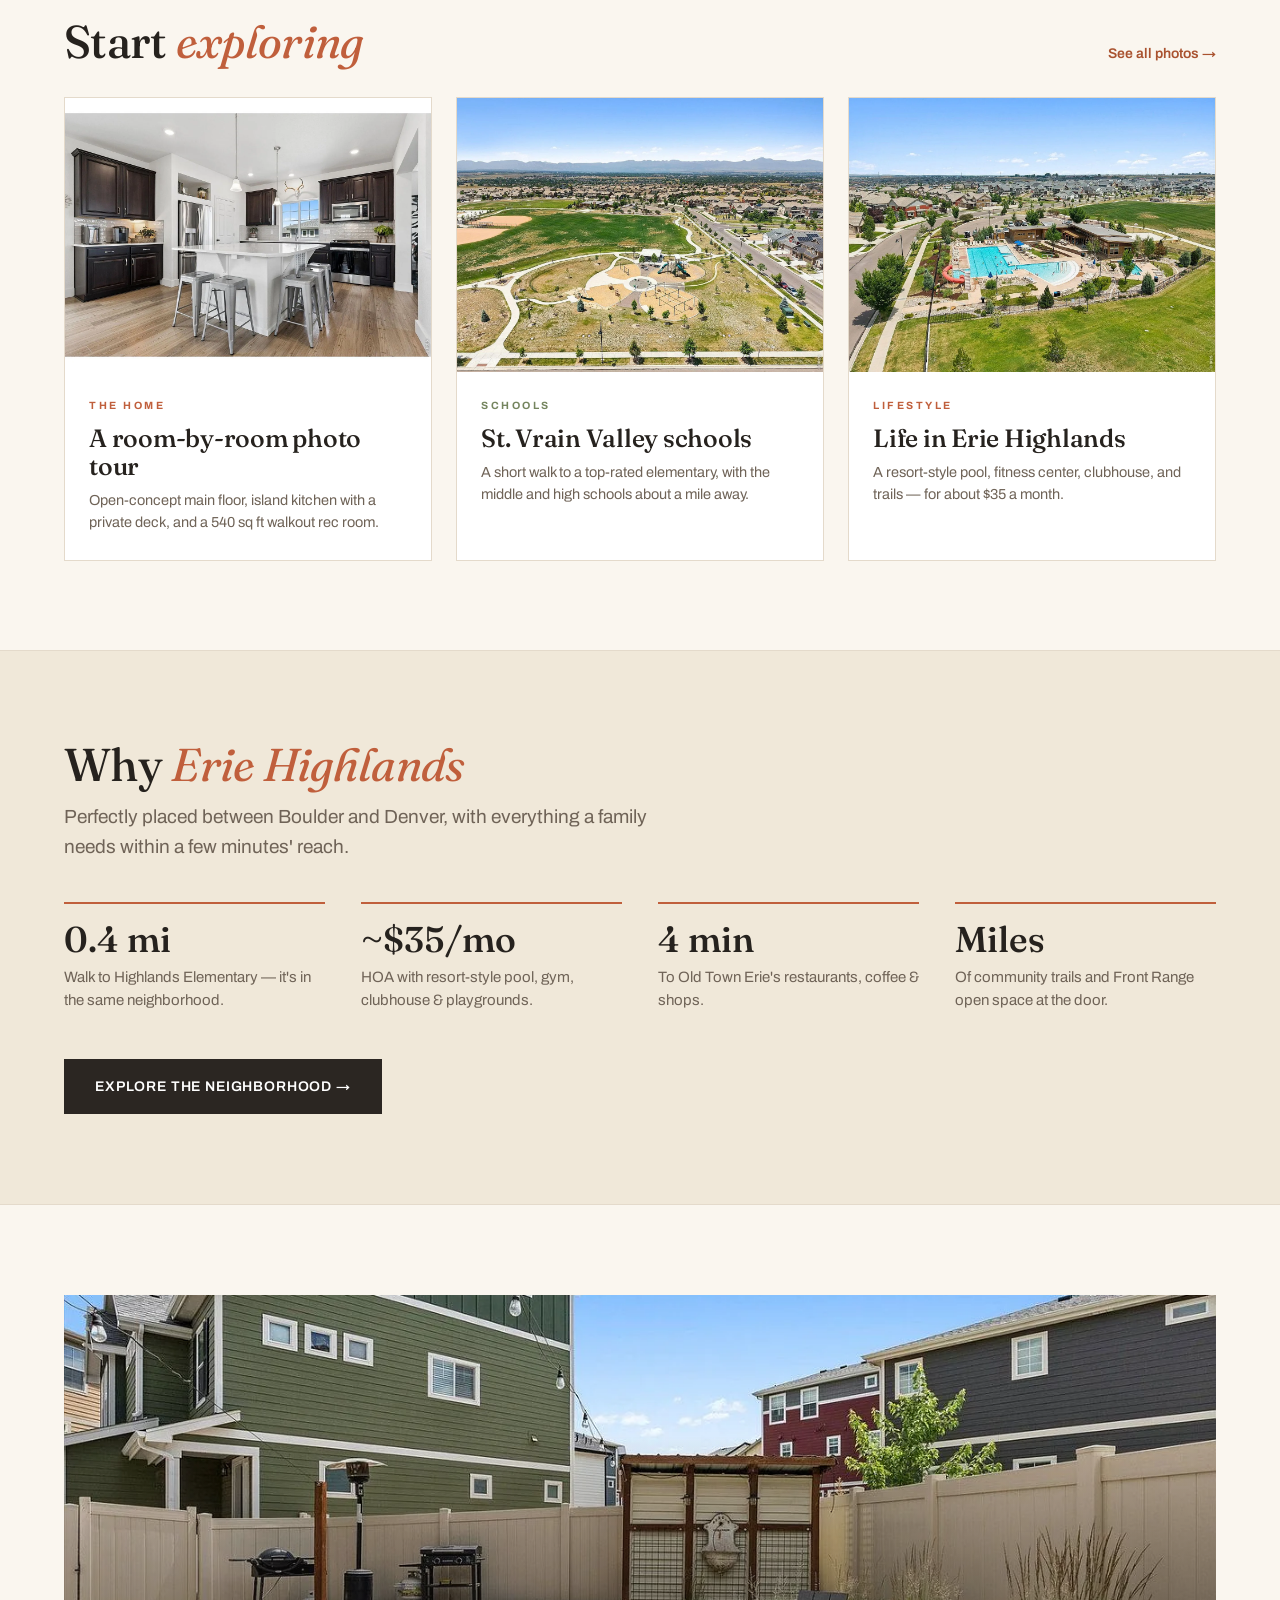
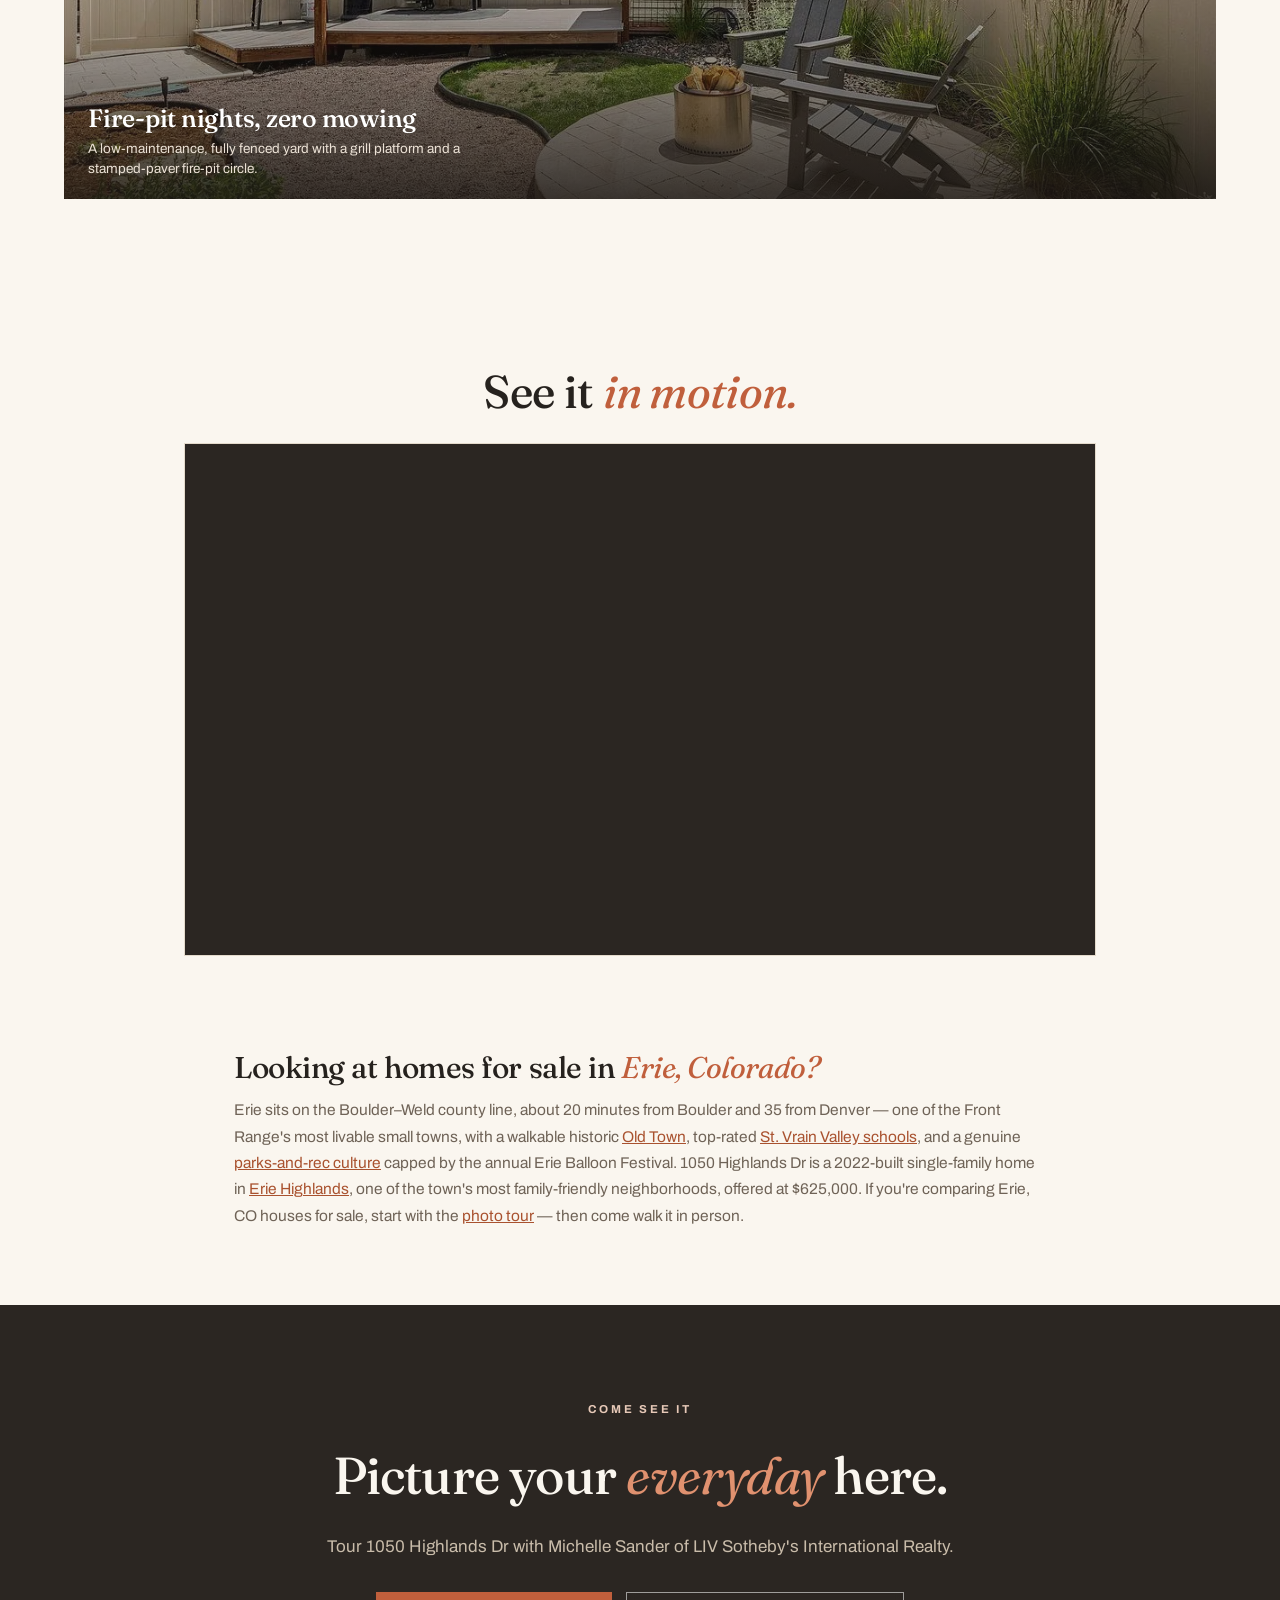
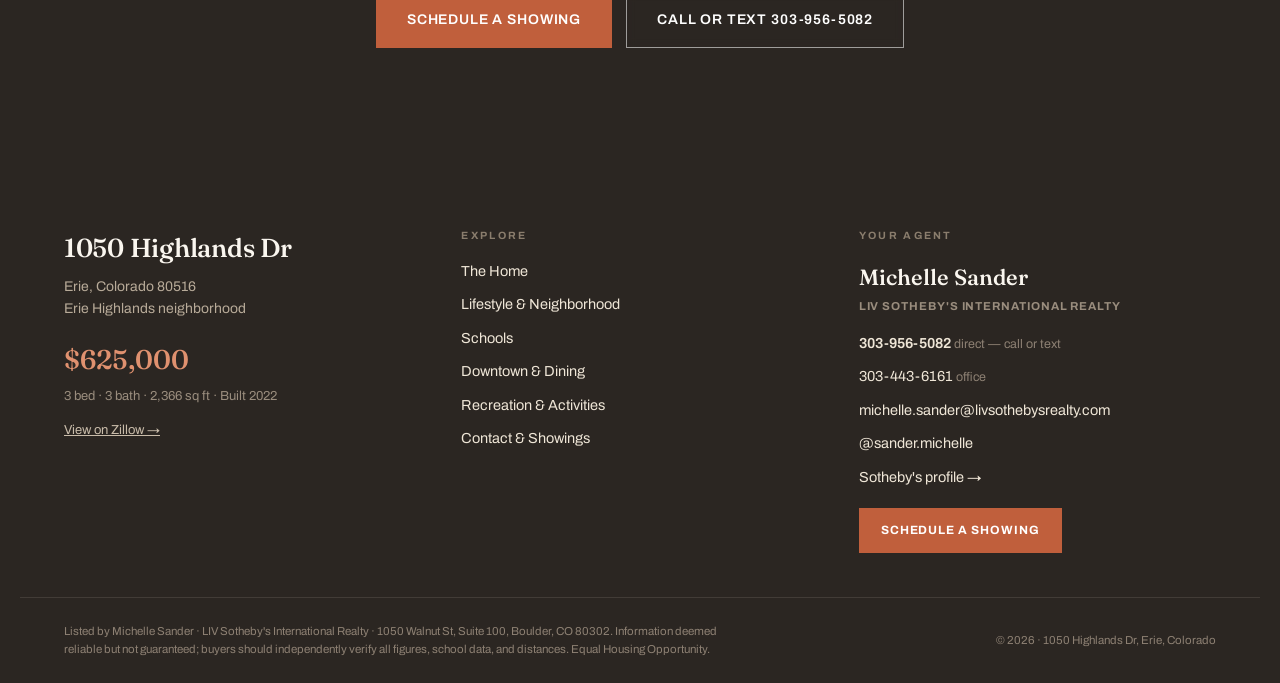
==== commit 4866b808: "Embed YouTube virtual tour on Home and The Home pages - youtube-nocookie lazy-loaded 16:9 embeds - V" ====
--- a/index.html
+++ b/index.html
@@ -178,6 +178,19 @@
    }
   },
   {
+   "@type": "VideoObject",
+   "@id": "https://1050highlandsdrerie.com/#tour-video",
+   "name": "Video Tour — 1050 Highlands Dr, Erie, Colorado",
+   "description": "Virtual walkthrough of 1050 Highlands Dr, a 3-bed, 3-bath 2022-built home for sale in the Erie Highlands neighborhood of Erie, CO. Listed at $625,000.",
+   "thumbnailUrl": "https://i.ytimg.com/vi/qBzEjIeLmyw/hqdefault.jpg",
+   "uploadDate": "2026-07-23",
+   "embedUrl": "https://www.youtube-nocookie.com/embed/qBzEjIeLmyw",
+   "contentUrl": "https://www.youtube.com/watch?v=qBzEjIeLmyw",
+   "about": {
+    "@id": "https://1050highlandsdrerie.com/#residence"
+   }
+  },
+  {
    "@type": "BreadcrumbList",
    "itemListElement": [
     {
@@ -334,6 +347,19 @@
     </div>
   </section>
 
+  <!-- VIDEO TOUR -->
+  <section class="section-tight">
+    <div class="wrap" style="max-width:1000px">
+      <div style="text-align:center;margin-bottom:26px">
+        <div class="eyebrow reveal">Video tour</div>
+        <h2 class="h-sect reveal d1" style="margin-top:14px">See it <span class="em">in motion.</span></h2>
+      </div>
+      <div class="reveal d2" style="position:relative;aspect-ratio:16/9;background:var(--espresso);border:1px solid var(--line)">
+        <iframe src="https://www.youtube-nocookie.com/embed/qBzEjIeLmyw" title="Video tour of 1050 Highlands Dr, Erie, Colorado" loading="lazy" allow="accelerometer; autoplay; clipboard-write; encrypted-media; gyroscope; picture-in-picture; web-share" allowfullscreen style="position:absolute;inset:0;width:100%;height:100%;border:0"></iframe>
+      </div>
+    </div>
+  </section>
+
   <!-- ABOUT ERIE / SEO COPY -->
   <section class="section-tight" style="padding-bottom:clamp(48px,6vw,76px)">
     <div class="wrap" style="max-width:900px">
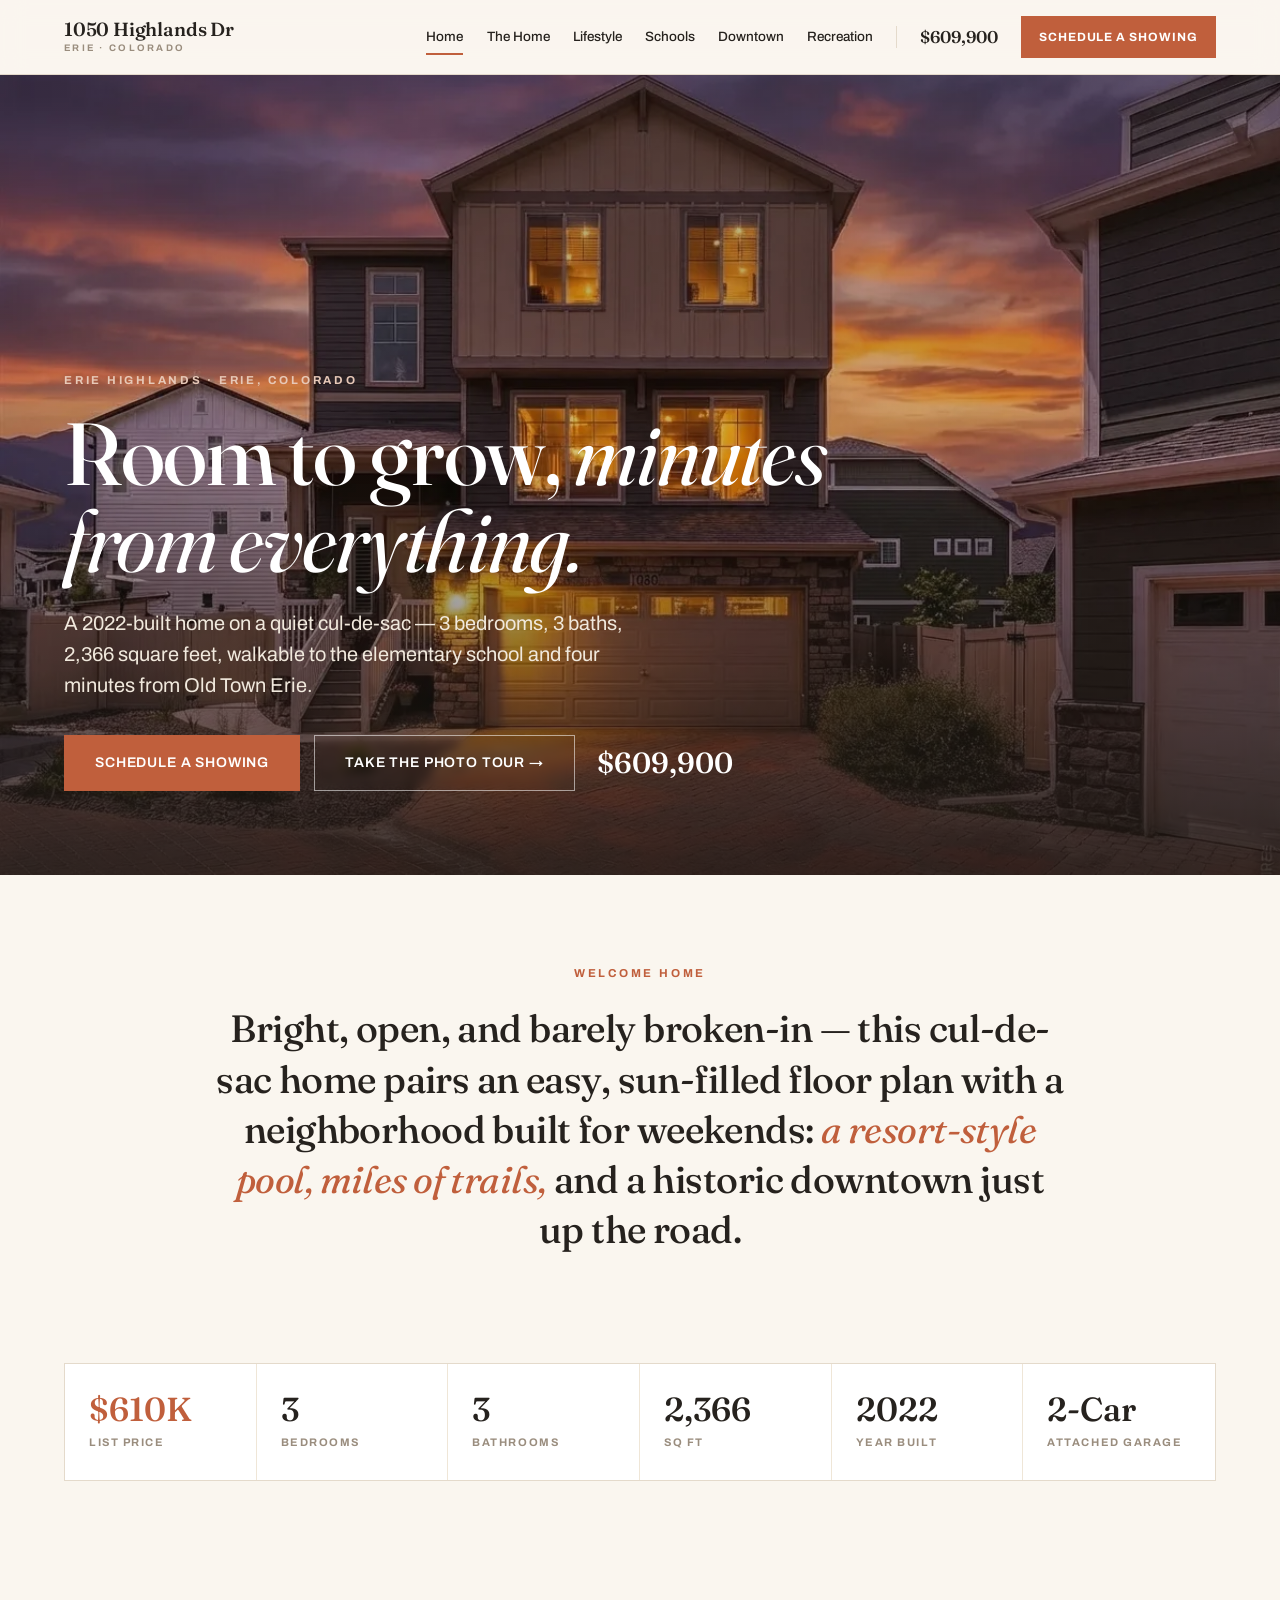
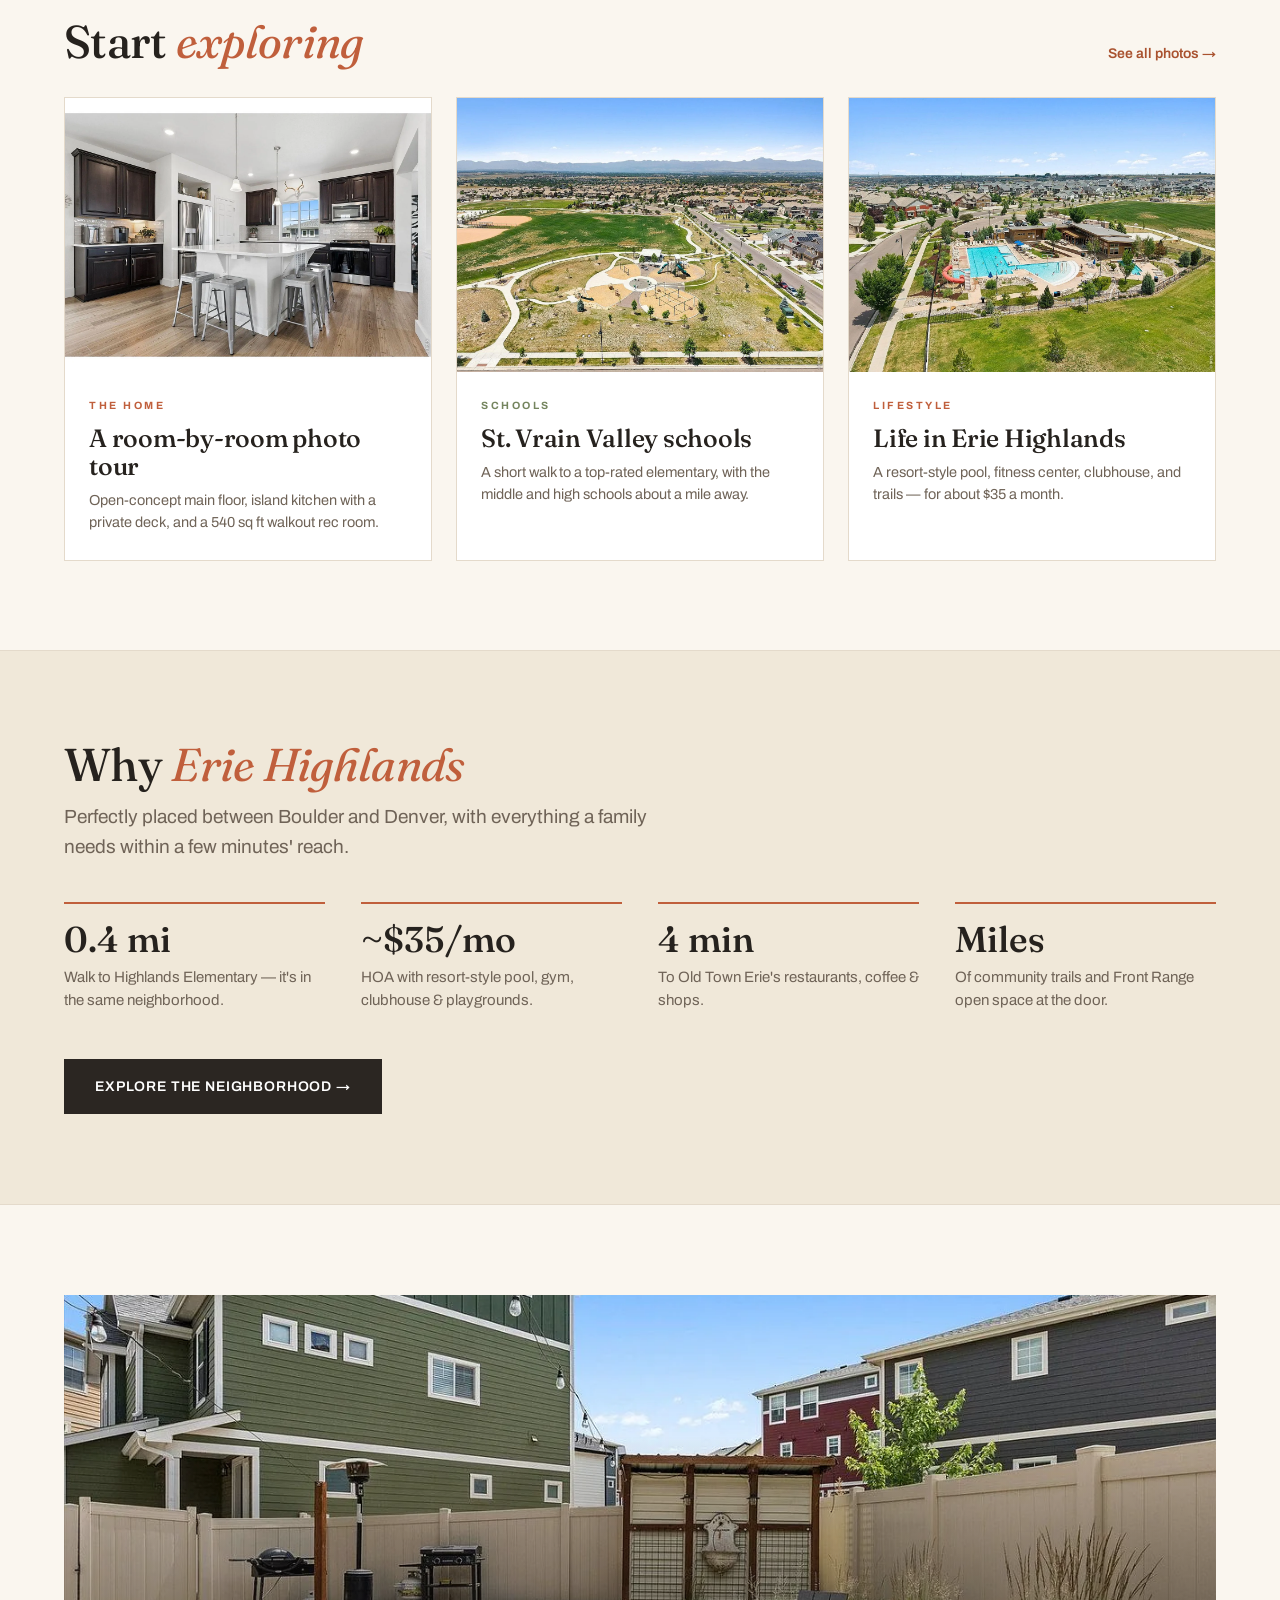
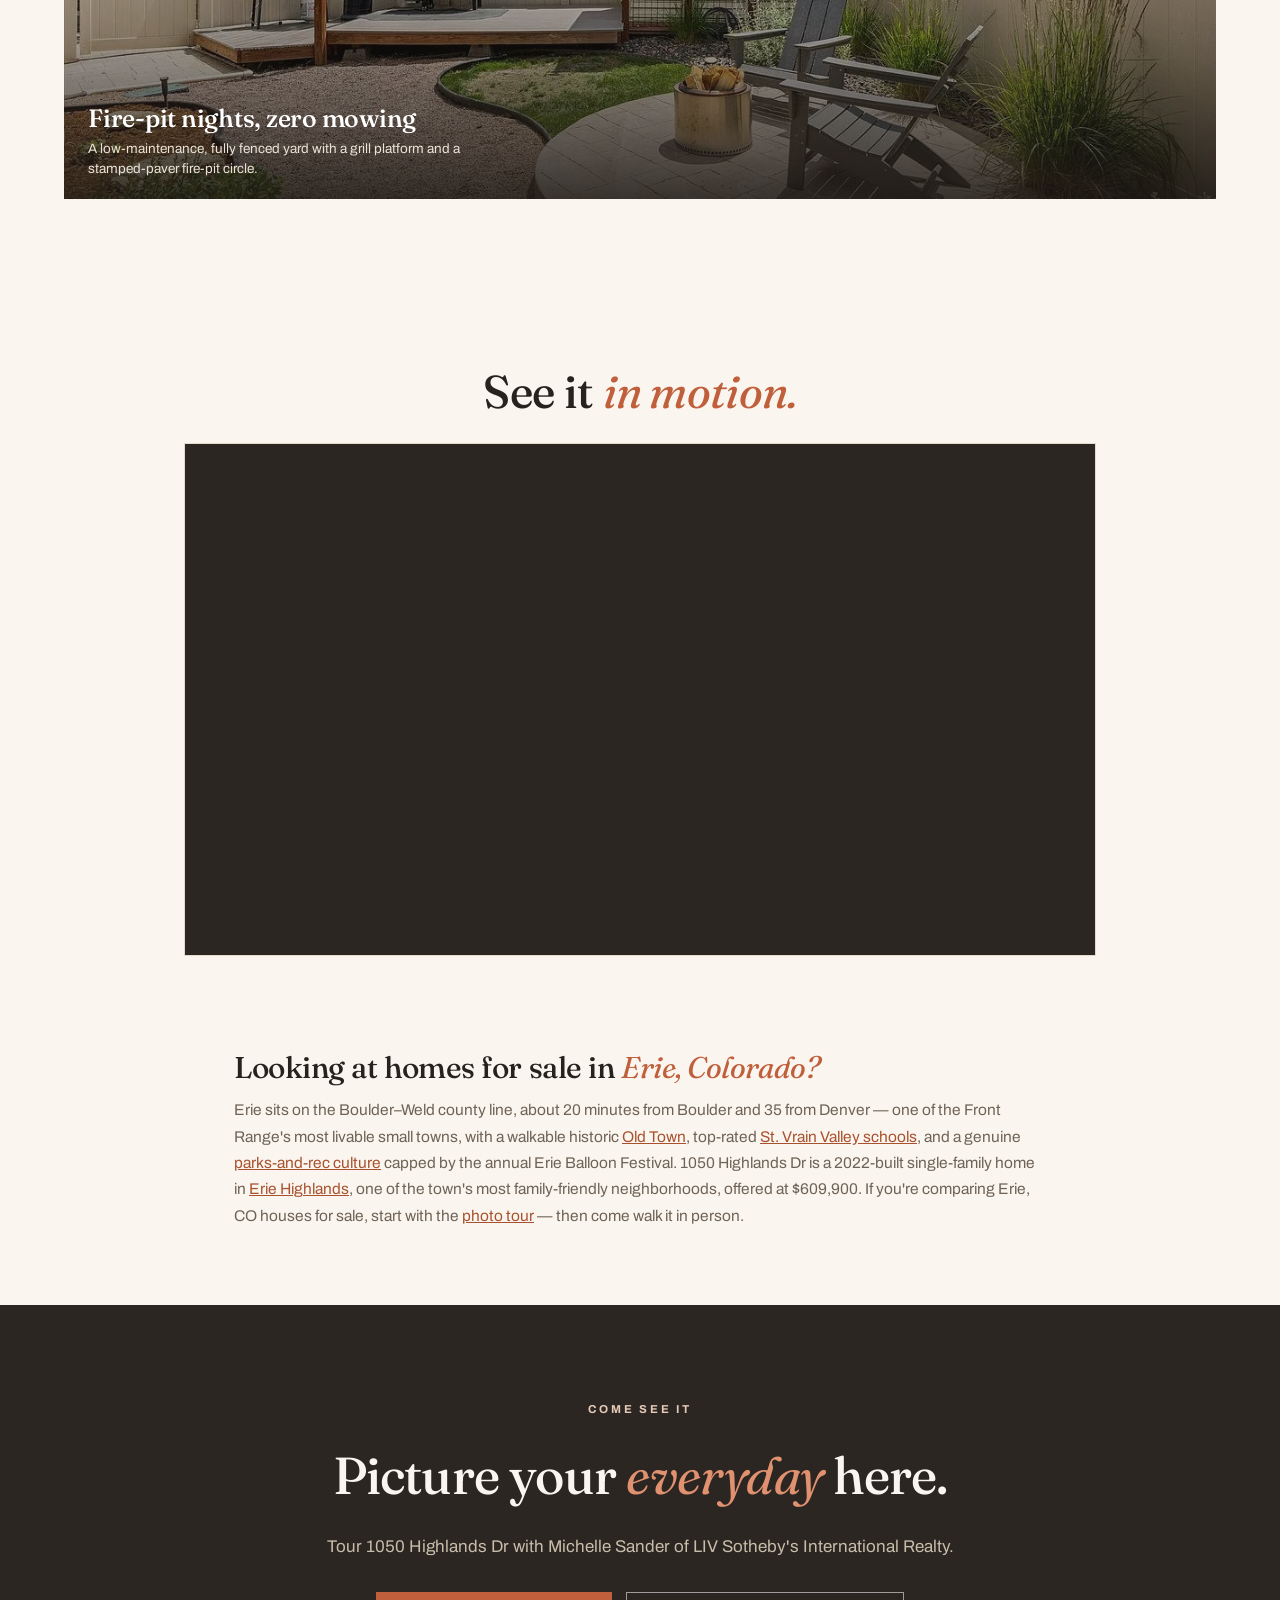
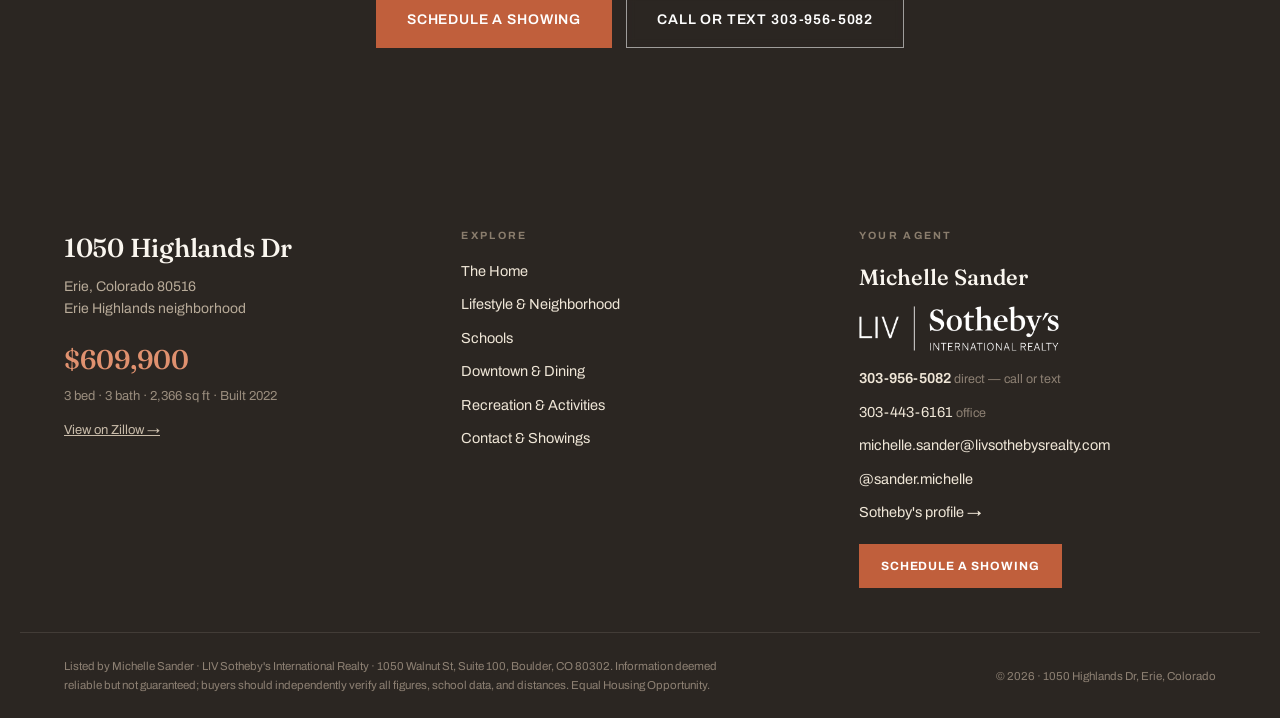
==== commit 115122cc: "Price drop to $609,900 site-wide + LIV Sotheby's logo in footer & contact card - Updated all price r" ====
--- a/index.html
+++ b/index.html
@@ -4,12 +4,12 @@
 <meta charset="utf-8">
 <meta name="viewport" content="width=device-width, initial-scale=1">
 <title>1050 Highlands Dr, Erie CO 80516 — Home for Sale in Erie Highlands</title>
-<meta name="description" content="$625,000|Erie, Colorado home for sale: 3-bed, 3-bath, 2,366 sq ft (built 2022) in the Erie Highlands neighborhood — walk to Highlands Elementary, 4 minutes to Old Town Erie. Listed at $625,000 by Michelle Sander, LIV Sotheby's International Realty.">
+<meta name="description" content="$609,900|Erie, Colorado home for sale: 3-bed, 3-bath, 2,366 sq ft (built 2022) in the Erie Highlands neighborhood — walk to Highlands Elementary, 4 minutes to Old Town Erie. Listed at $609,900 by Michelle Sander, LIV Sotheby's International Realty.">
 <meta name="robots" content="index, follow, max-image-preview:large, max-snippet:-1, max-video-preview:-1">
 <link rel="canonical" href="https://1050highlandsdrerie.com/">
 <meta property="og:site_name" content="1050 Highlands Dr — Erie, Colorado">
 <meta property="og:title" content="1050 Highlands Dr, Erie CO 80516 — Home for Sale in Erie Highlands">
-<meta property="og:description" content="$625,000|Erie, Colorado home for sale: 3-bed, 3-bath, 2,366 sq ft (built 2022) in the Erie Highlands neighborhood — walk to Highlands Elementary, 4 minutes to Old Town Erie. Listed at $625,000 by Michelle Sander, LIV Sotheby's International Realty.">
+<meta property="og:description" content="$609,900|Erie, Colorado home for sale: 3-bed, 3-bath, 2,366 sq ft (built 2022) in the Erie Highlands neighborhood — walk to Highlands Elementary, 4 minutes to Old Town Erie. Listed at $609,900 by Michelle Sander, LIV Sotheby's International Realty.">
 <meta property="og:type" content="website">
 <meta property="og:url" content="https://1050highlandsdrerie.com/">
 <meta property="og:image" content="https://1050highlandsdrerie.com/images/hero-twilight.webp">
@@ -17,7 +17,7 @@
 <meta property="og:locale" content="en_US">
 <meta name="twitter:card" content="summary_large_image">
 <meta name="twitter:title" content="1050 Highlands Dr, Erie CO 80516 — Home for Sale in Erie Highlands">
-<meta name="twitter:description" content="$625,000|Erie, Colorado home for sale: 3-bed, 3-bath, 2,366 sq ft (built 2022) in the Erie Highlands neighborhood — walk to Highlands Elementary, 4 minutes to Old Town Erie. Listed at $625,000 by Michelle Sander, LIV Sotheby's International Realty.">
+<meta name="twitter:description" content="$609,900|Erie, Colorado home for sale: 3-bed, 3-bath, 2,366 sq ft (built 2022) in the Erie Highlands neighborhood — walk to Highlands Elementary, 4 minutes to Old Town Erie. Listed at $609,900 by Michelle Sander, LIV Sotheby's International Realty.">
 <meta name="twitter:image" content="https://1050highlandsdrerie.com/images/hero-twilight.webp">
 <meta name="geo.region" content="US-CO">
 <meta name="geo.placename" content="Erie, Colorado">
@@ -45,7 +45,7 @@
    "@id": "https://1050highlandsdrerie.com/#listing",
    "url": "https://1050highlandsdrerie.com/",
    "name": "1050 Highlands Dr, Erie, CO 80516 — Home for Sale in Erie Highlands",
-   "description": "Erie, Colorado home for sale: 3-bed, 3-bath, 2,366 sq ft single-family home built in 2022 in the Erie Highlands neighborhood. Walk to Highlands Elementary; 4 minutes to Old Town Erie. Listed at $625,000.",
+   "description": "Erie, Colorado home for sale: 3-bed, 3-bath, 2,366 sq ft single-family home built in 2022 in the Erie Highlands neighborhood. Walk to Highlands Elementary; 4 minutes to Old Town Erie. Listed at $609,900.",
    "datePosted": "2026-06-24",
    "image": "https://1050highlandsdrerie.com/images/hero-twilight.webp",
    "about": {
@@ -53,7 +53,7 @@
    },
    "offers": {
     "@type": "Offer",
-    "price": 625000,
+    "price": 609900,
     "priceCurrency": "USD",
     "availability": "https://schema.org/InStock",
     "itemOffered": {
@@ -181,7 +181,7 @@
    "@type": "VideoObject",
    "@id": "https://1050highlandsdrerie.com/#tour-video",
    "name": "Video Tour — 1050 Highlands Dr, Erie, Colorado",
-   "description": "Virtual walkthrough of 1050 Highlands Dr, a 3-bed, 3-bath 2022-built home for sale in the Erie Highlands neighborhood of Erie, CO. Listed at $625,000.",
+   "description": "Virtual walkthrough of 1050 Highlands Dr, a 3-bed, 3-bath 2022-built home for sale in the Erie Highlands neighborhood of Erie, CO. Listed at $609,900.",
    "thumbnailUrl": "https://i.ytimg.com/vi/qBzEjIeLmyw/hqdefault.jpg",
    "uploadDate": "2026-07-23",
    "embedUrl": "https://www.youtube-nocookie.com/embed/qBzEjIeLmyw",
@@ -218,7 +218,7 @@
       <a class="nl " href="downtown.html">Downtown</a>
       <a class="nl " href="recreation.html">Recreation</a>
       <span class="nav-divider" aria-hidden="true"></span>
-      <span class="nav-price">$625,000</span>
+      <span class="nav-price">$609,900</span>
       <a class="nav-cta" href="contact.html">Schedule a Showing</a>
     </div>
     <button class="nav-burger" aria-label="Menu" aria-expanded="false"><span></span><span></span><span></span></button>
@@ -230,7 +230,7 @@
     <a href="schools.html">Schools</a>
     <a href="downtown.html">Downtown &amp; Dining</a>
     <a href="recreation.html">Recreation &amp; Activities</a>
-    <a href="contact.html">Contact / Schedule a Showing — $625,000</a>
+    <a href="contact.html">Contact / Schedule a Showing — $609,900</a>
   </div>
 </nav>
 
@@ -247,7 +247,7 @@
       <div style="display:flex;flex-wrap:wrap;gap:14px;align-items:center;margin-top:34px">
         <a class="btn" href="contact.html">Schedule a Showing</a>
         <a class="btn btn-ghost" href="the-home.html">Take the Photo Tour →</a>
-        <span style="font-family:var(--serif);font-size:29px;color:#fff;font-weight:540;margin-left:8px">$625,000</span>
+        <span style="font-family:var(--serif);font-size:29px;color:#fff;font-weight:540;margin-left:8px">$609,900</span>
       </div>
     </div>
   </header>
@@ -264,7 +264,7 @@
   <section class="section-tight">
     <div class="wrap">
       <div class="facts reveal">
-        <div class="fact"><b class="accent">$625K</b><span>List Price</span></div>
+        <div class="fact"><b class="accent">$610K</b><span>List Price</span></div>
         <div class="fact"><b>3</b><span>Bedrooms</span></div>
         <div class="fact"><b>3</b><span>Bathrooms</span></div>
         <div class="fact"><b>2,366</b><span>Sq Ft</span></div>
@@ -364,7 +364,7 @@
   <section class="section-tight" style="padding-bottom:clamp(48px,6vw,76px)">
     <div class="wrap" style="max-width:900px">
       <h2 class="h-sect reveal" style="font-size:clamp(22px,2.8vw,30px)">Looking at homes for sale in <span class="em">Erie, Colorado?</span></h2>
-      <p class="reveal d1" style="font-size:15.5px;color:var(--ink-soft);line-height:1.7;margin:14px 0 0">Erie sits on the Boulder–Weld county line, about 20 minutes from Boulder and 35 from Denver — one of the Front Range's most livable small towns, with a walkable historic <a href="downtown.html">Old Town</a>, top-rated <a href="schools.html">St. Vrain Valley schools</a>, and a genuine <a href="recreation.html">parks-and-rec culture</a> capped by the annual Erie Balloon Festival. 1050 Highlands Dr is a 2022-built single-family home in <a href="lifestyle.html">Erie Highlands</a>, one of the town's most family-friendly neighborhoods, offered at $625,000. If you're comparing Erie, CO houses for sale, start with the <a href="the-home.html">photo tour</a> — then come walk it in person.</p>
+      <p class="reveal d1" style="font-size:15.5px;color:var(--ink-soft);line-height:1.7;margin:14px 0 0">Erie sits on the Boulder–Weld county line, about 20 minutes from Boulder and 35 from Denver — one of the Front Range's most livable small towns, with a walkable historic <a href="downtown.html">Old Town</a>, top-rated <a href="schools.html">St. Vrain Valley schools</a>, and a genuine <a href="recreation.html">parks-and-rec culture</a> capped by the annual Erie Balloon Festival. 1050 Highlands Dr is a 2022-built single-family home in <a href="lifestyle.html">Erie Highlands</a>, one of the town's most family-friendly neighborhoods, offered at $609,900. If you're comparing Erie, CO houses for sale, start with the <a href="the-home.html">photo tour</a> — then come walk it in person.</p>
     </div>
   </section>
 
@@ -387,7 +387,7 @@
     <div style="max-width:330px">
       <div class="footer-addr">1050 Highlands Dr</div>
       <div style="font-size:14px;color:#B8AB99;margin-top:8px;line-height:1.6">Erie, Colorado 80516<br>Erie Highlands neighborhood</div>
-      <div class="footer-price">$625,000</div>
+      <div class="footer-price">$609,900</div>
       <div style="font-size:13px;color:#9A8D7E;margin-top:5px">3 bed · 3 bath · 2,366 sq ft · Built 2022</div>
       <a href="https://www.zillow.com/homedetails/1050-Highlands-Dr-Erie-CO-80516/456816547_zpid/" target="_blank" rel="noopener" style="display:inline-block;font-size:13px;margin-top:14px;color:#C9BCAA;text-decoration:underline">View on Zillow →</a>
     </div>
@@ -405,7 +405,7 @@
     <div>
       <div class="footer-label">Your Agent</div>
       <div style="font-family:var(--serif);font-size:22px;color:#FAF6EF;font-weight:540">Michelle Sander</div>
-      <div style="font-size:11.5px;color:#9A8D7E;margin-top:4px;letter-spacing:.08em;text-transform:uppercase;font-weight:700">LIV Sotheby's International Realty</div>
+      <img src="images/liv-sothebys-white.png" alt="LIV Sotheby's International Realty" width="200" style="width:200px;max-width:75%;height:auto;margin-top:12px;display:block">
       <div class="footer-links" style="margin-top:16px">
         <a href="tel:+13039565082"><b style="font-weight:600">303-956-5082</b> <span style="color:#8D8073;font-size:12.5px">direct — call or text</span></a>
         <a href="tel:+13034436161">303-443-6161 <span style="color:#8D8073;font-size:12.5px">office</span></a>
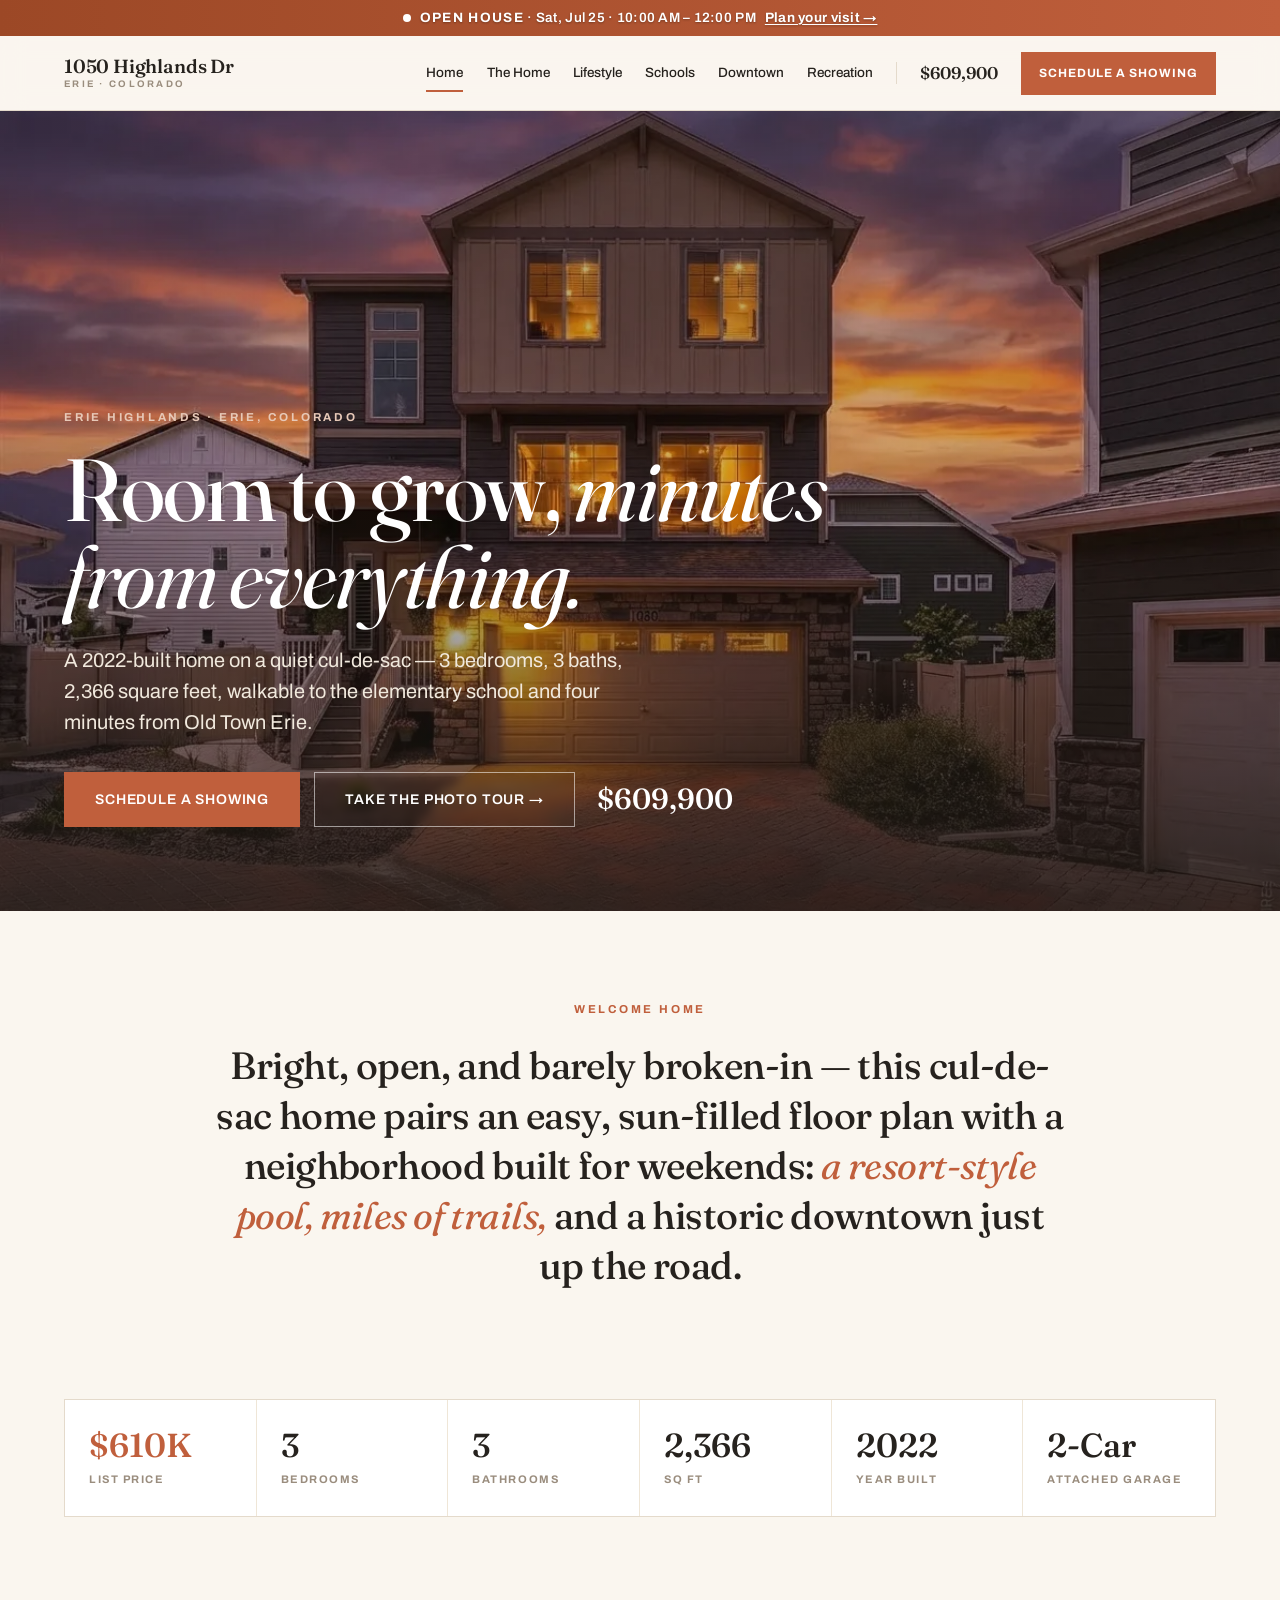
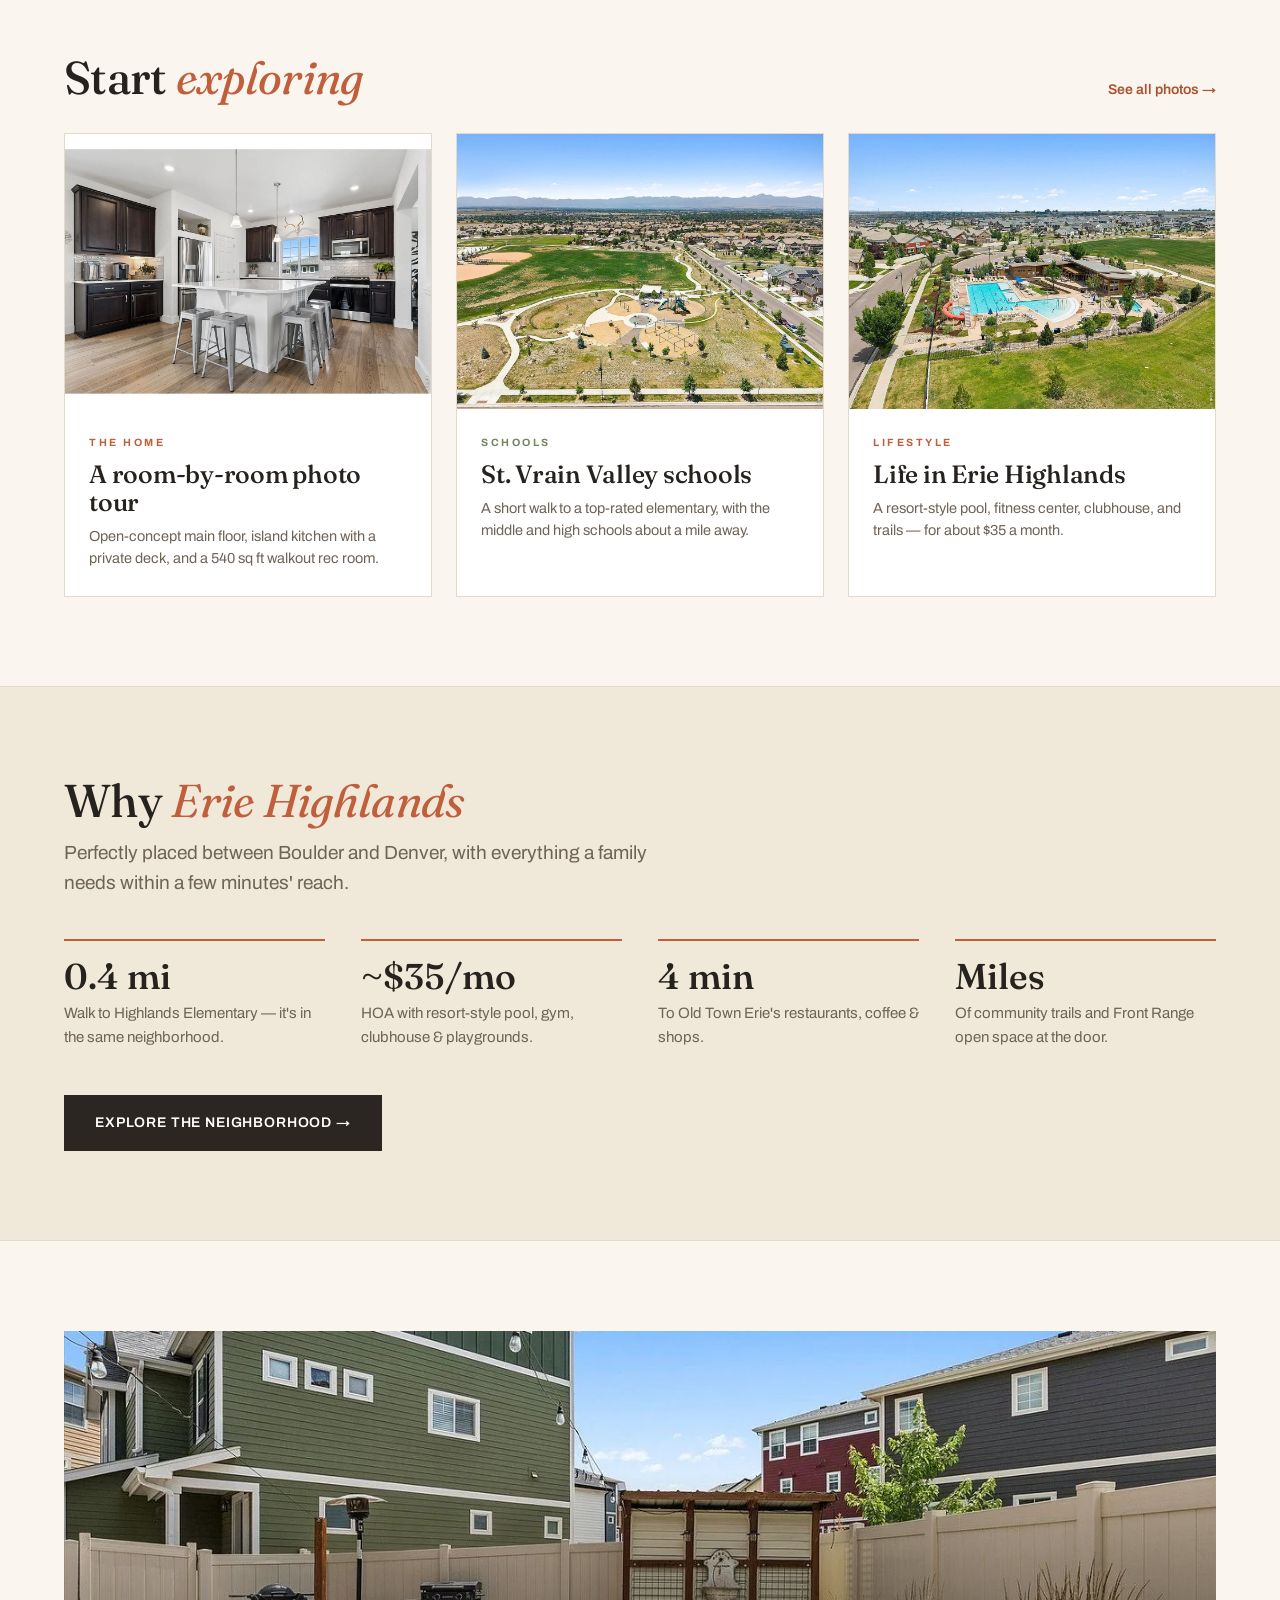
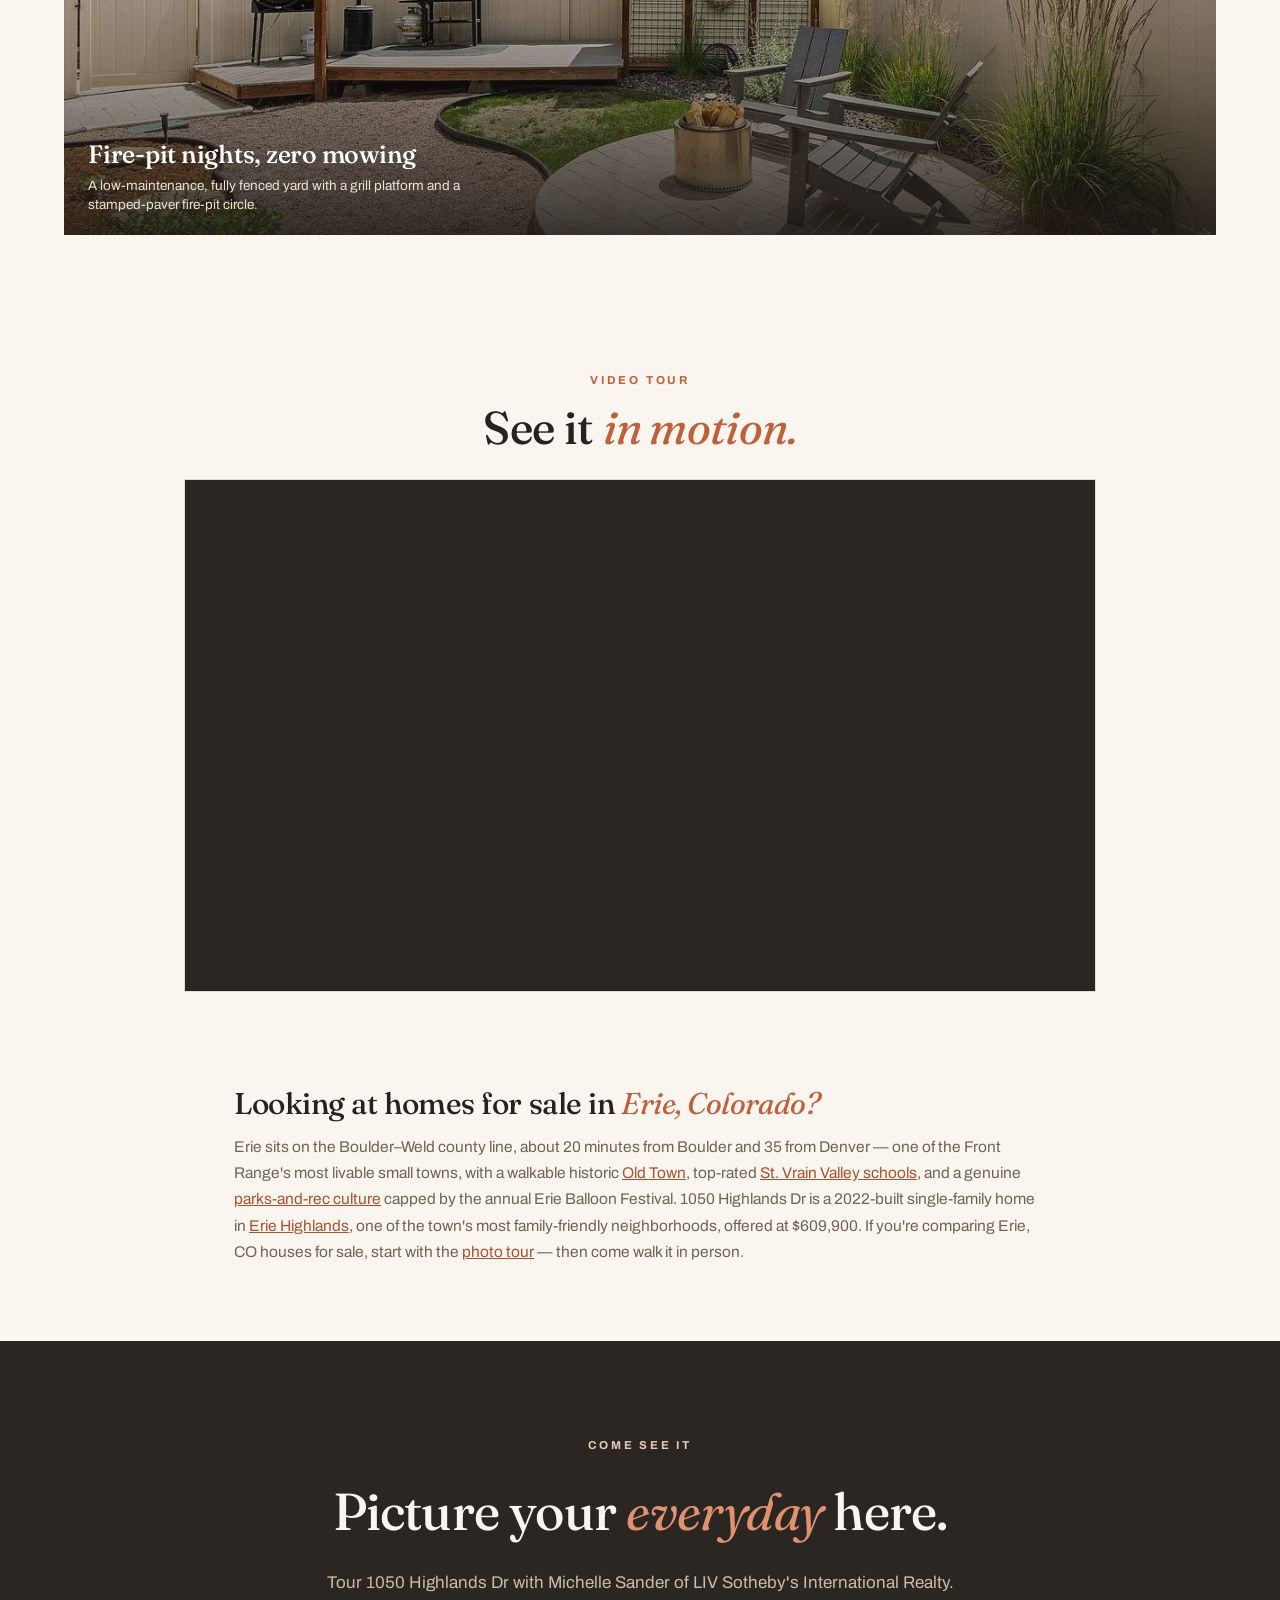
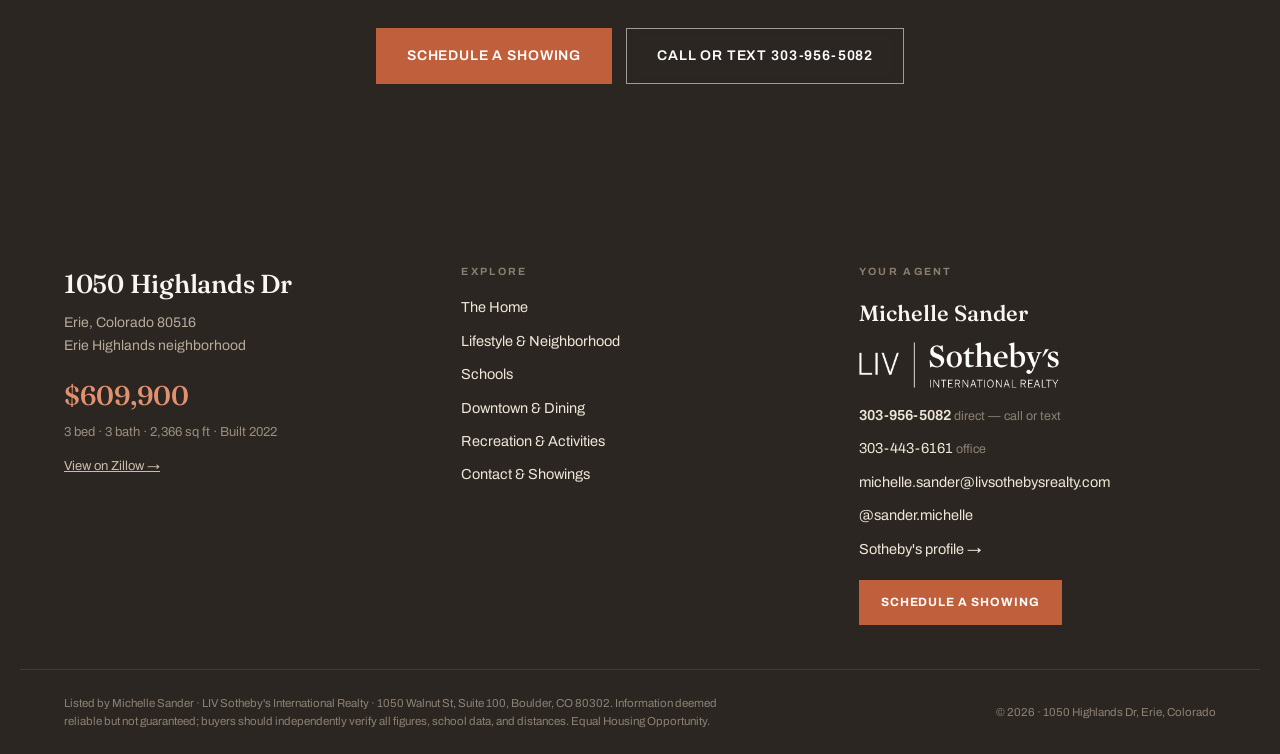
==== commit af95a409: "Add open-house announcement bar above nav (site-wide) Clay-gradient bar with pulsing dot + sheen: 'O" ====
--- a/index.html
+++ b/index.html
@@ -207,6 +207,11 @@
 </head>
 <body>
 <a class="skip-link" href="#main">Skip to content</a>
+<a class="oh-bar" href="contact.html" aria-label="Open house Saturday, July 25, 10 AM to 12 PM — plan your visit">
+  <span class="oh-dot" aria-hidden="true"></span>
+  <span><strong>Open House</strong> <span class="oh-sep" aria-hidden="true">·</span> Sat, Jul 25 · 10:00 AM – 12:00 PM</span>
+  <span class="oh-cta">Plan your visit →</span>
+</a>
 <nav class="nav" aria-label="Main">
   <div class="nav-inner">
     <a class="brand" href="index.html"><b>1050 Highlands Dr</b><span>Erie · Colorado</span></a>
--- a/assets/style.css
+++ b/assets/style.css
@@ -256,3 +256,24 @@
 @media (max-width:480px){
   .link-arrow{white-space:normal}
 }
+
+/* --- open-house announcement bar (above nav) -------------------- */
+.oh-bar{display:flex;align-items:center;justify-content:center;gap:9px;flex-wrap:wrap;
+  background:linear-gradient(90deg,#9c4826,var(--clay));color:#fff;text-decoration:none;
+  font-family:var(--sans);font-size:13.5px;font-weight:600;letter-spacing:.02em;
+  padding:9px 18px;text-align:center;position:relative;overflow:hidden;line-height:1.35;
+  text-shadow:0 1px 2px rgba(40,18,6,.38)}
+.oh-bar>*{position:relative;z-index:1}
+.oh-bar strong{font-weight:700;letter-spacing:.1em;text-transform:uppercase}
+.oh-bar .oh-cta{font-weight:700;text-decoration:underline;text-underline-offset:2px;white-space:nowrap}
+.oh-bar,.oh-bar:hover,.oh-bar strong,.oh-bar .oh-cta{color:#fff}
+.oh-bar:hover{background:linear-gradient(90deg,var(--clay-deep),#b85a37)}
+.oh-dot{width:8px;height:8px;border-radius:50%;background:#fff;flex:none;
+  box-shadow:0 0 0 0 rgba(255,255,255,.65);animation:ohPulse 1.8s ease-out infinite}
+@keyframes ohPulse{70%{box-shadow:0 0 0 8px rgba(255,255,255,0)}100%{box-shadow:0 0 0 0 rgba(255,255,255,0)}}
+.oh-bar::after{content:"";position:absolute;top:0;left:-60%;width:40%;height:100%;z-index:0;
+  background:linear-gradient(100deg,transparent,rgba(255,255,255,.20),transparent);
+  transform:skewX(-18deg);animation:ohSheen 5s ease-in-out infinite}
+@keyframes ohSheen{0%{left:-60%}55%,100%{left:130%}}
+@media (prefers-reduced-motion:reduce){.oh-dot,.oh-bar::after{animation:none}}
+@media (max-width:520px){.oh-bar{font-size:12px;gap:7px;padding:8px 12px}.oh-sep{display:none}}
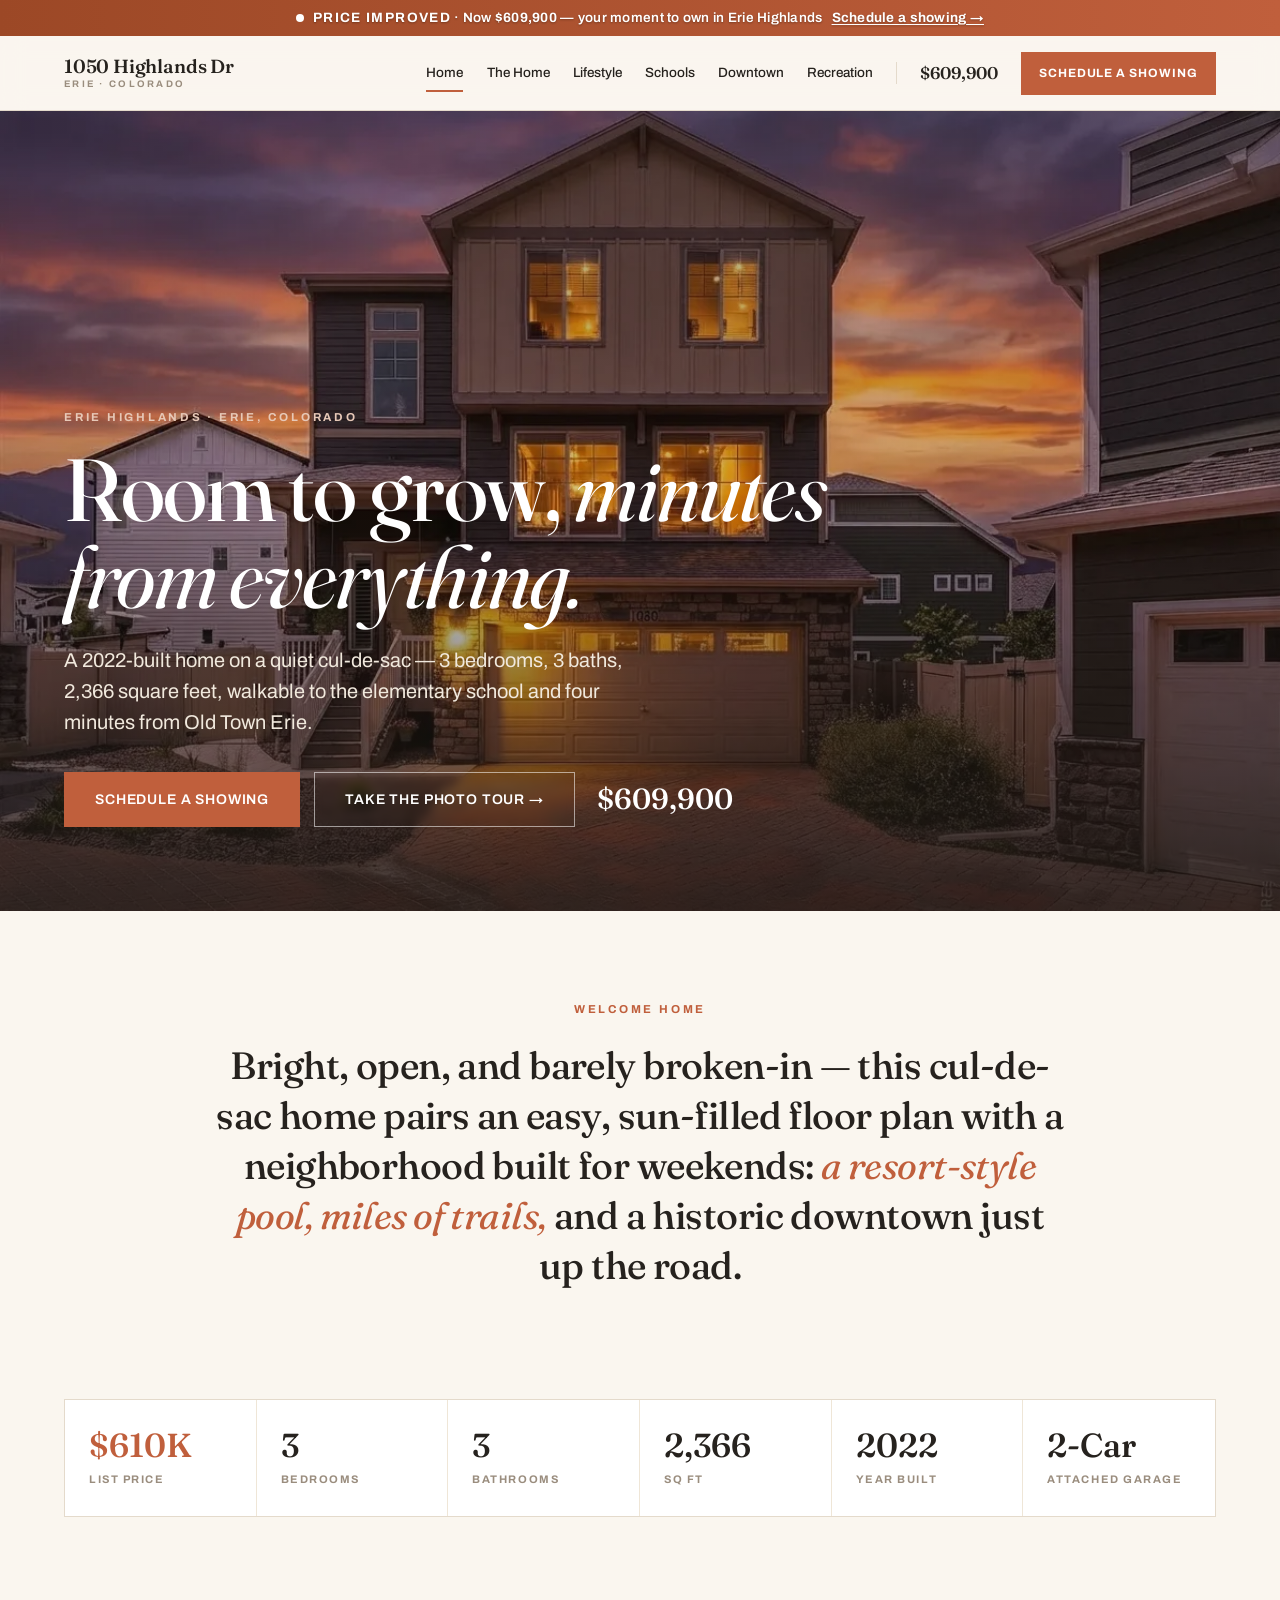
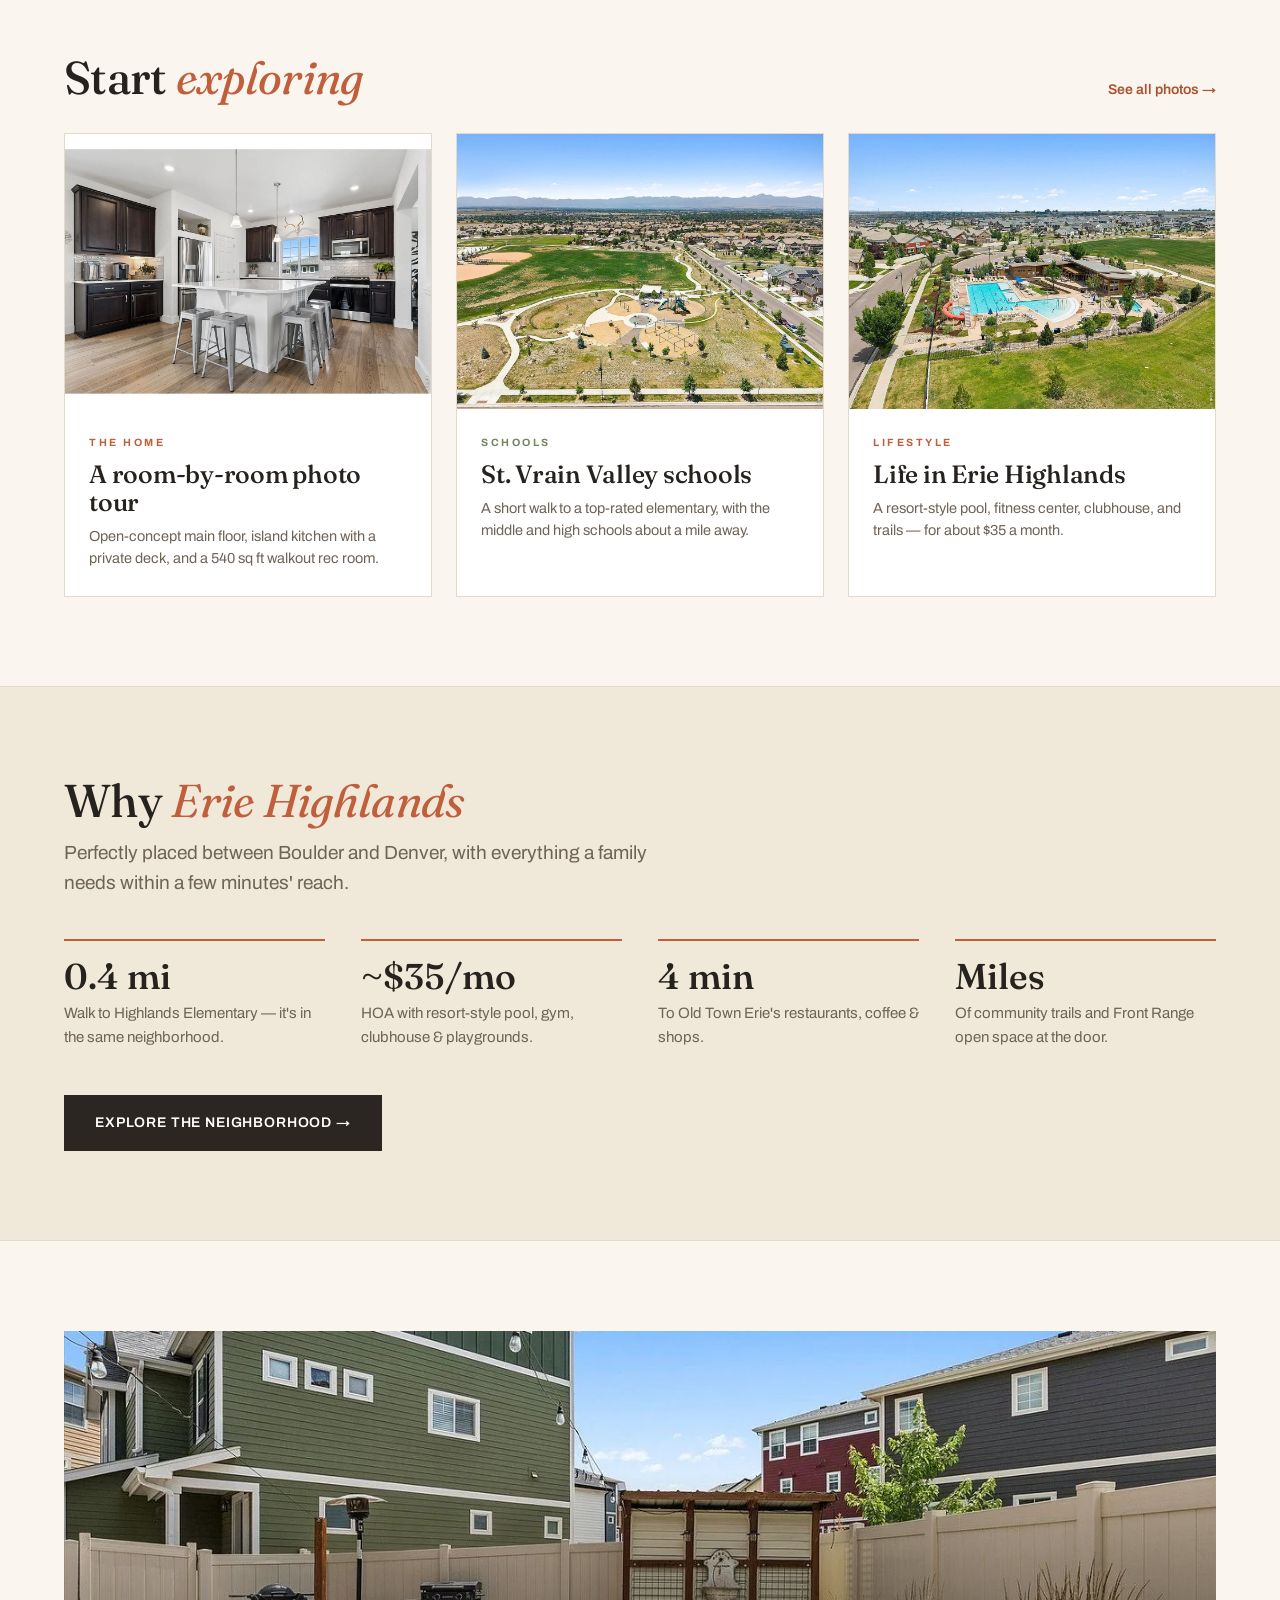
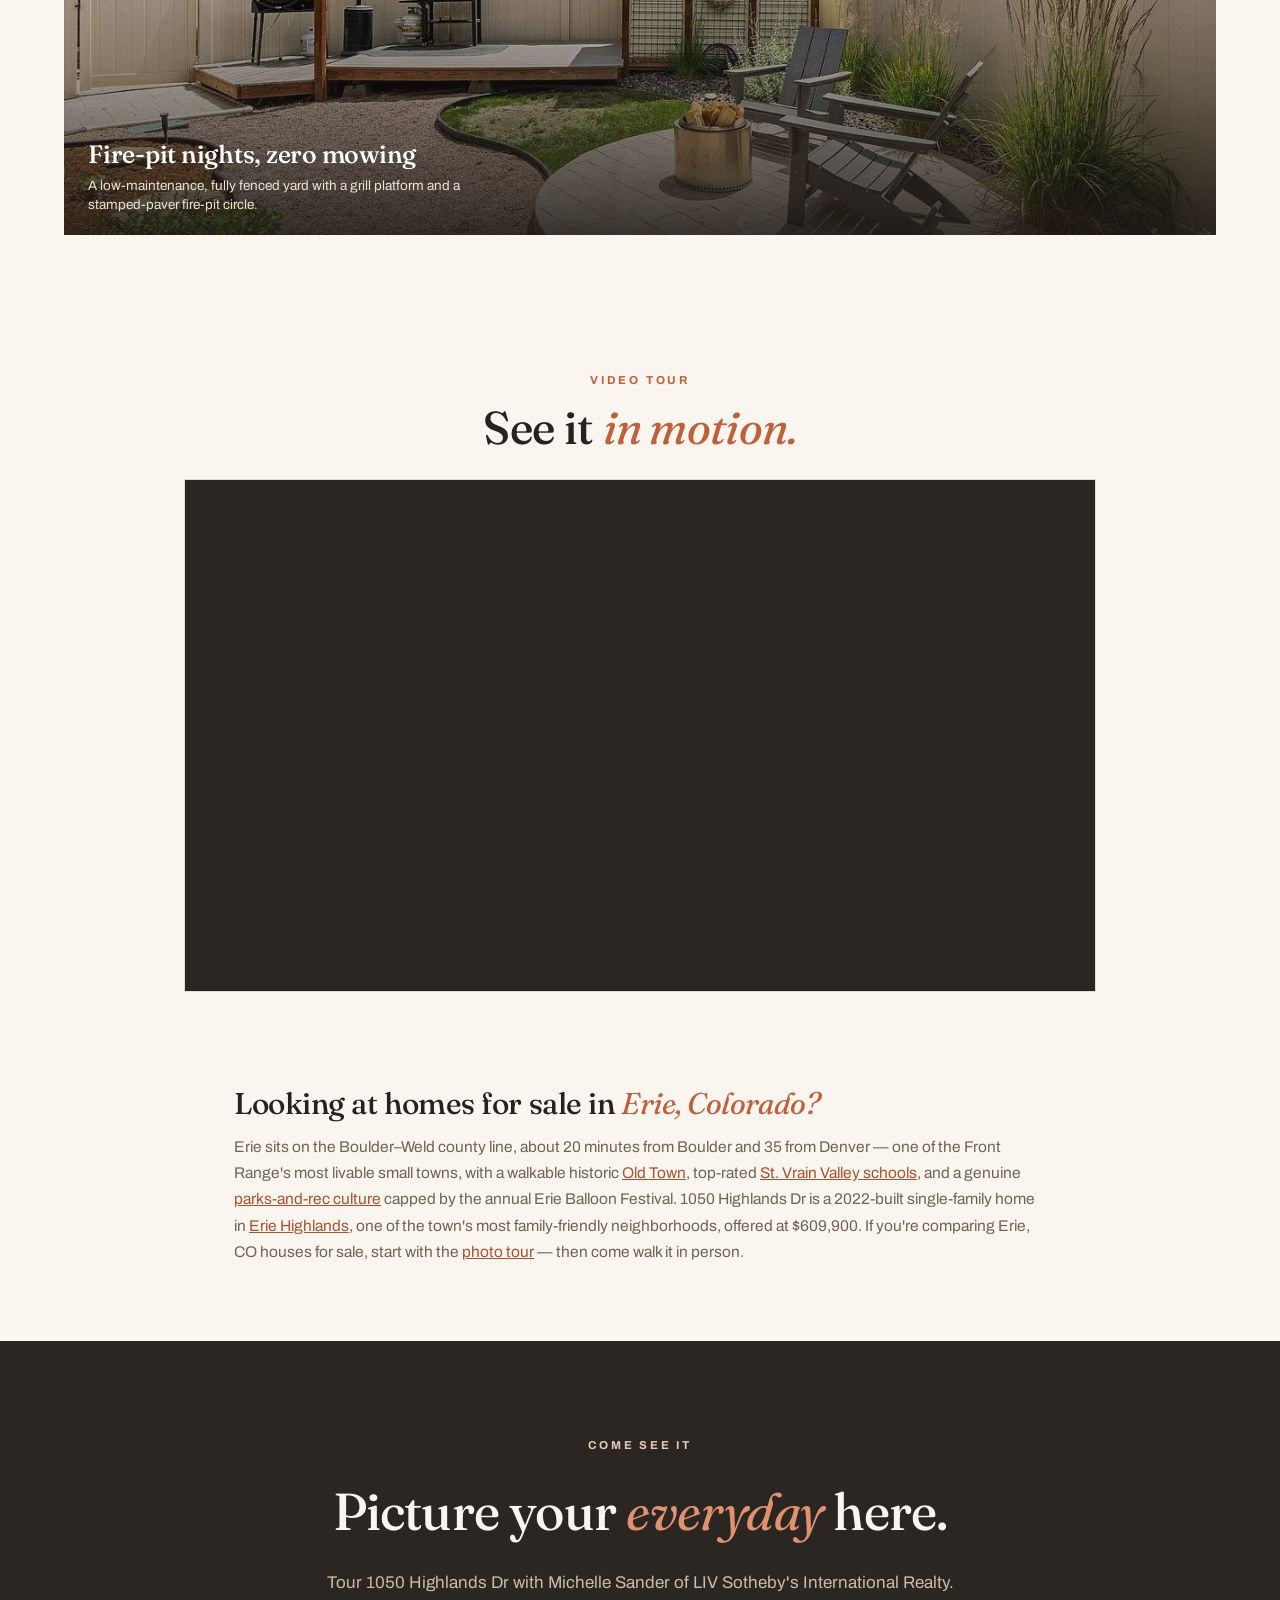
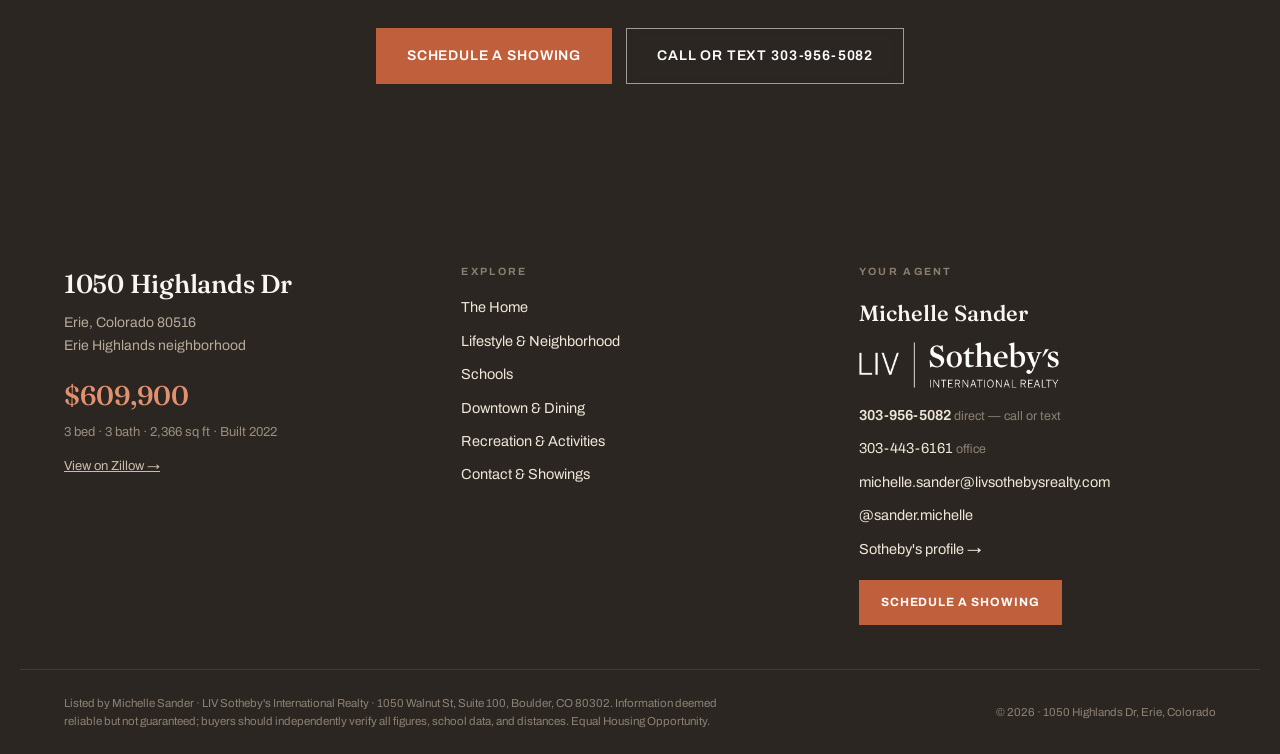
==== commit 8aaa5853: "Swap top bar from open house to price-improved announcement ($609,900) Co-Authored-By: Claude Opus 4" ====
--- a/index.html
+++ b/index.html
@@ -207,10 +207,10 @@
 </head>
 <body>
 <a class="skip-link" href="#main">Skip to content</a>
-<a class="oh-bar" href="contact.html" aria-label="Open house Saturday, July 25, 10 AM to 12 PM — plan your visit">
+<a class="oh-bar" href="contact.html" aria-label="Price improved — now $609,900. Schedule a showing.">
   <span class="oh-dot" aria-hidden="true"></span>
-  <span><strong>Open House</strong> <span class="oh-sep" aria-hidden="true">·</span> Sat, Jul 25 · 10:00 AM – 12:00 PM</span>
-  <span class="oh-cta">Plan your visit →</span>
+  <span><strong>Price Improved</strong> <span class="oh-sep" aria-hidden="true">·</span> Now <b style="font-weight:700">$609,900</b> — your moment to own in Erie Highlands</span>
+  <span class="oh-cta">Schedule a showing →</span>
 </a>
 <nav class="nav" aria-label="Main">
   <div class="nav-inner">
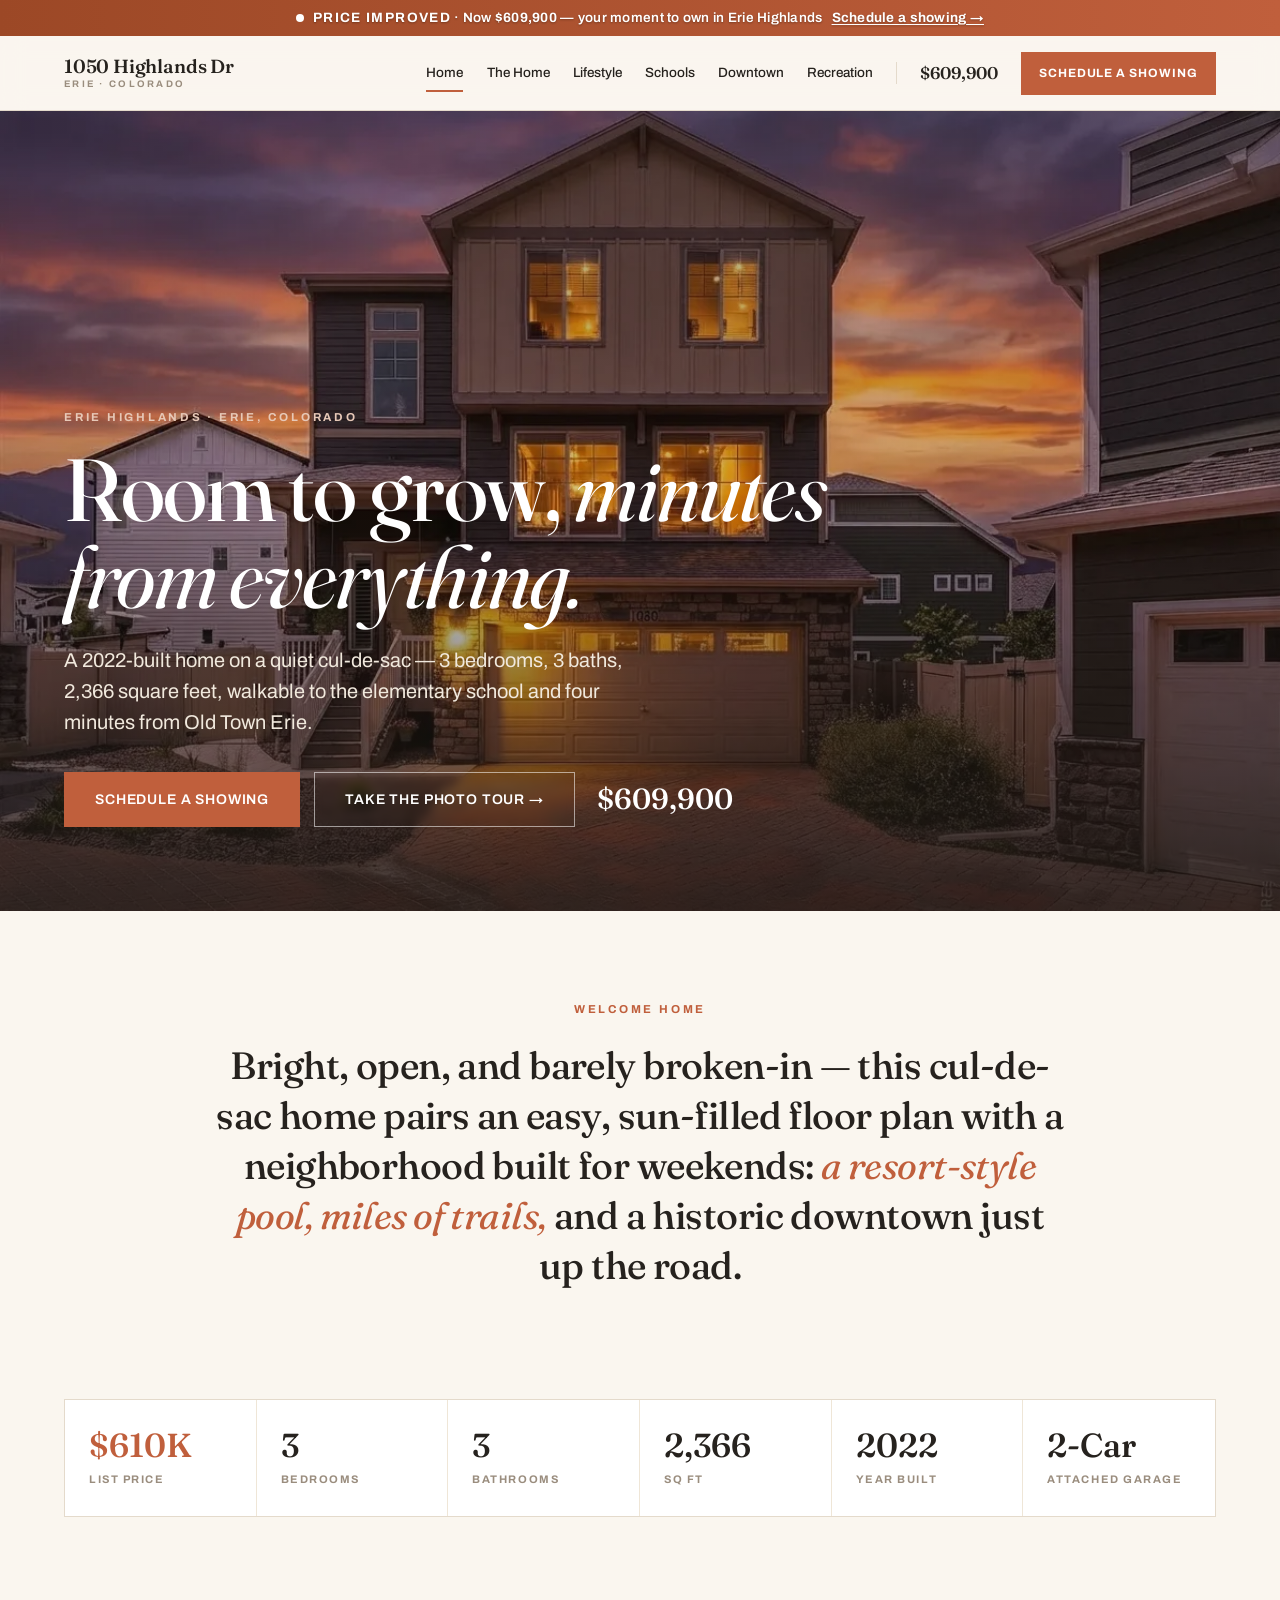
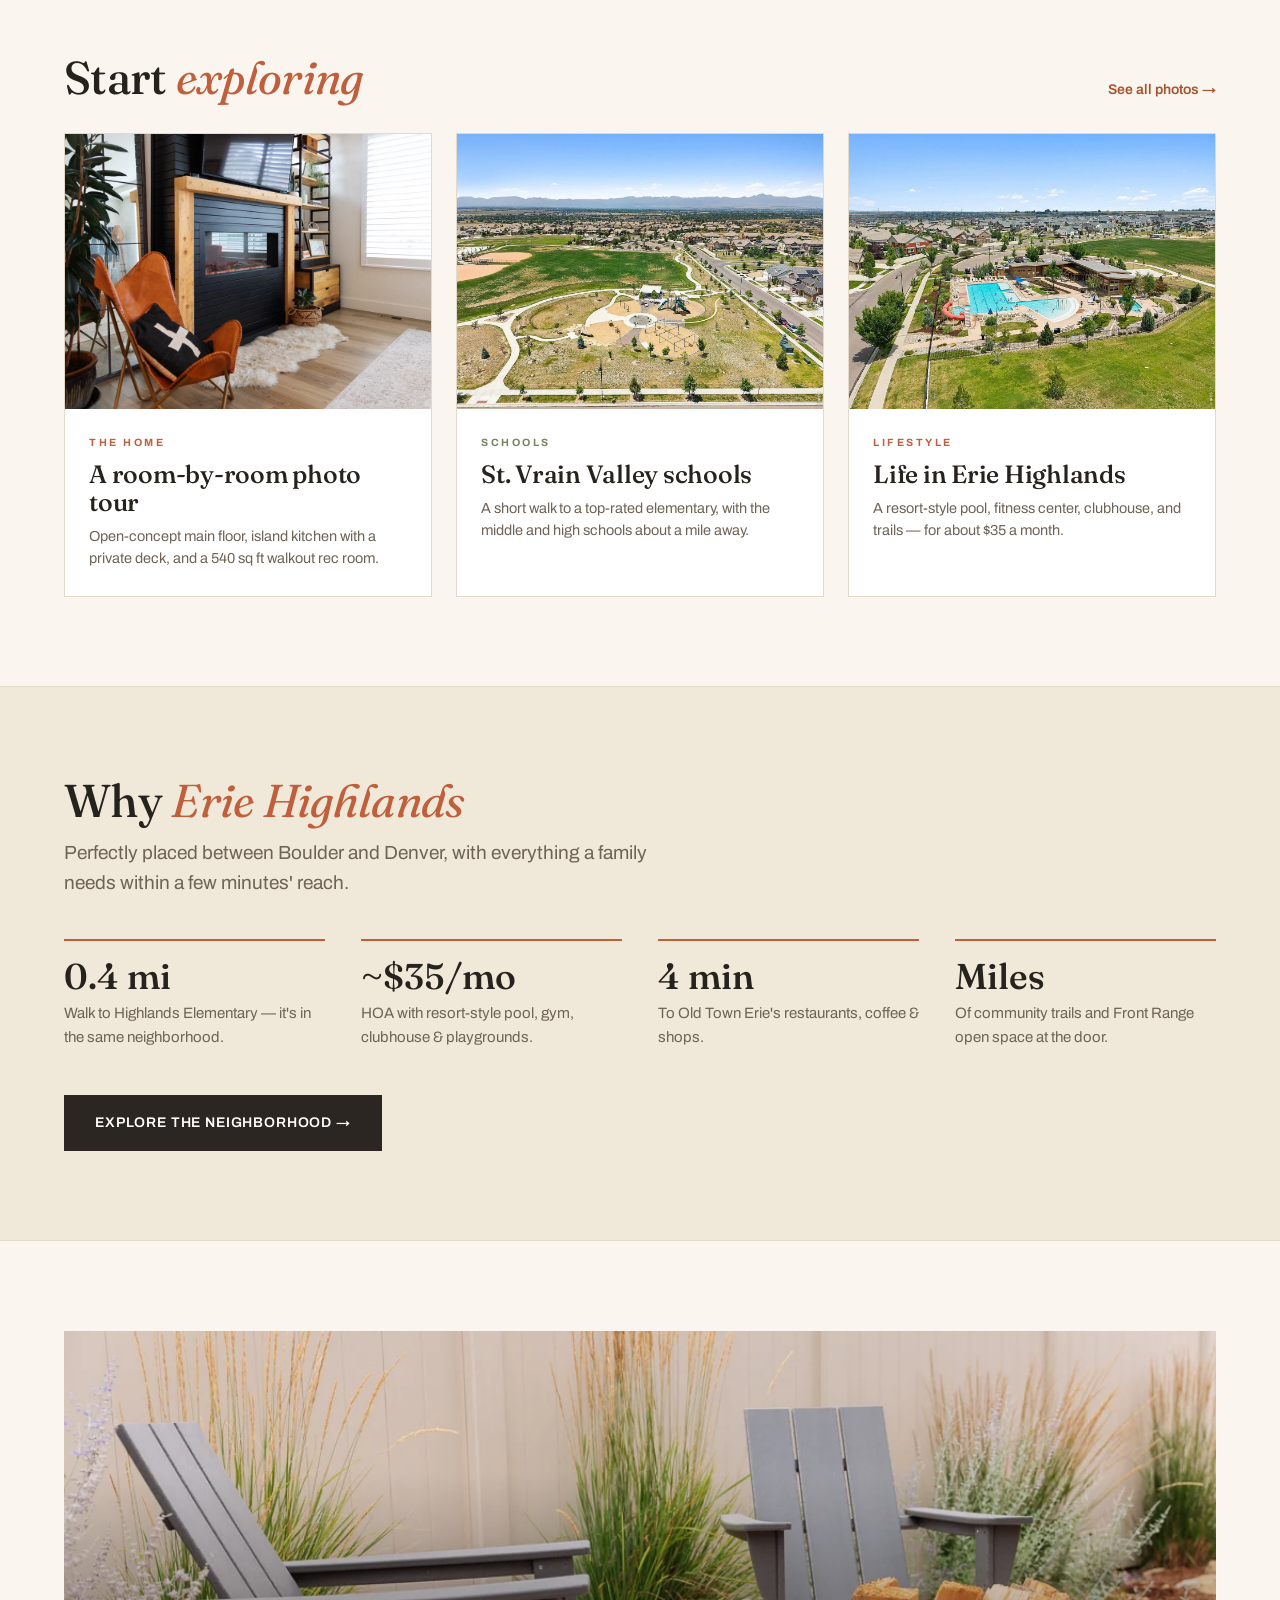
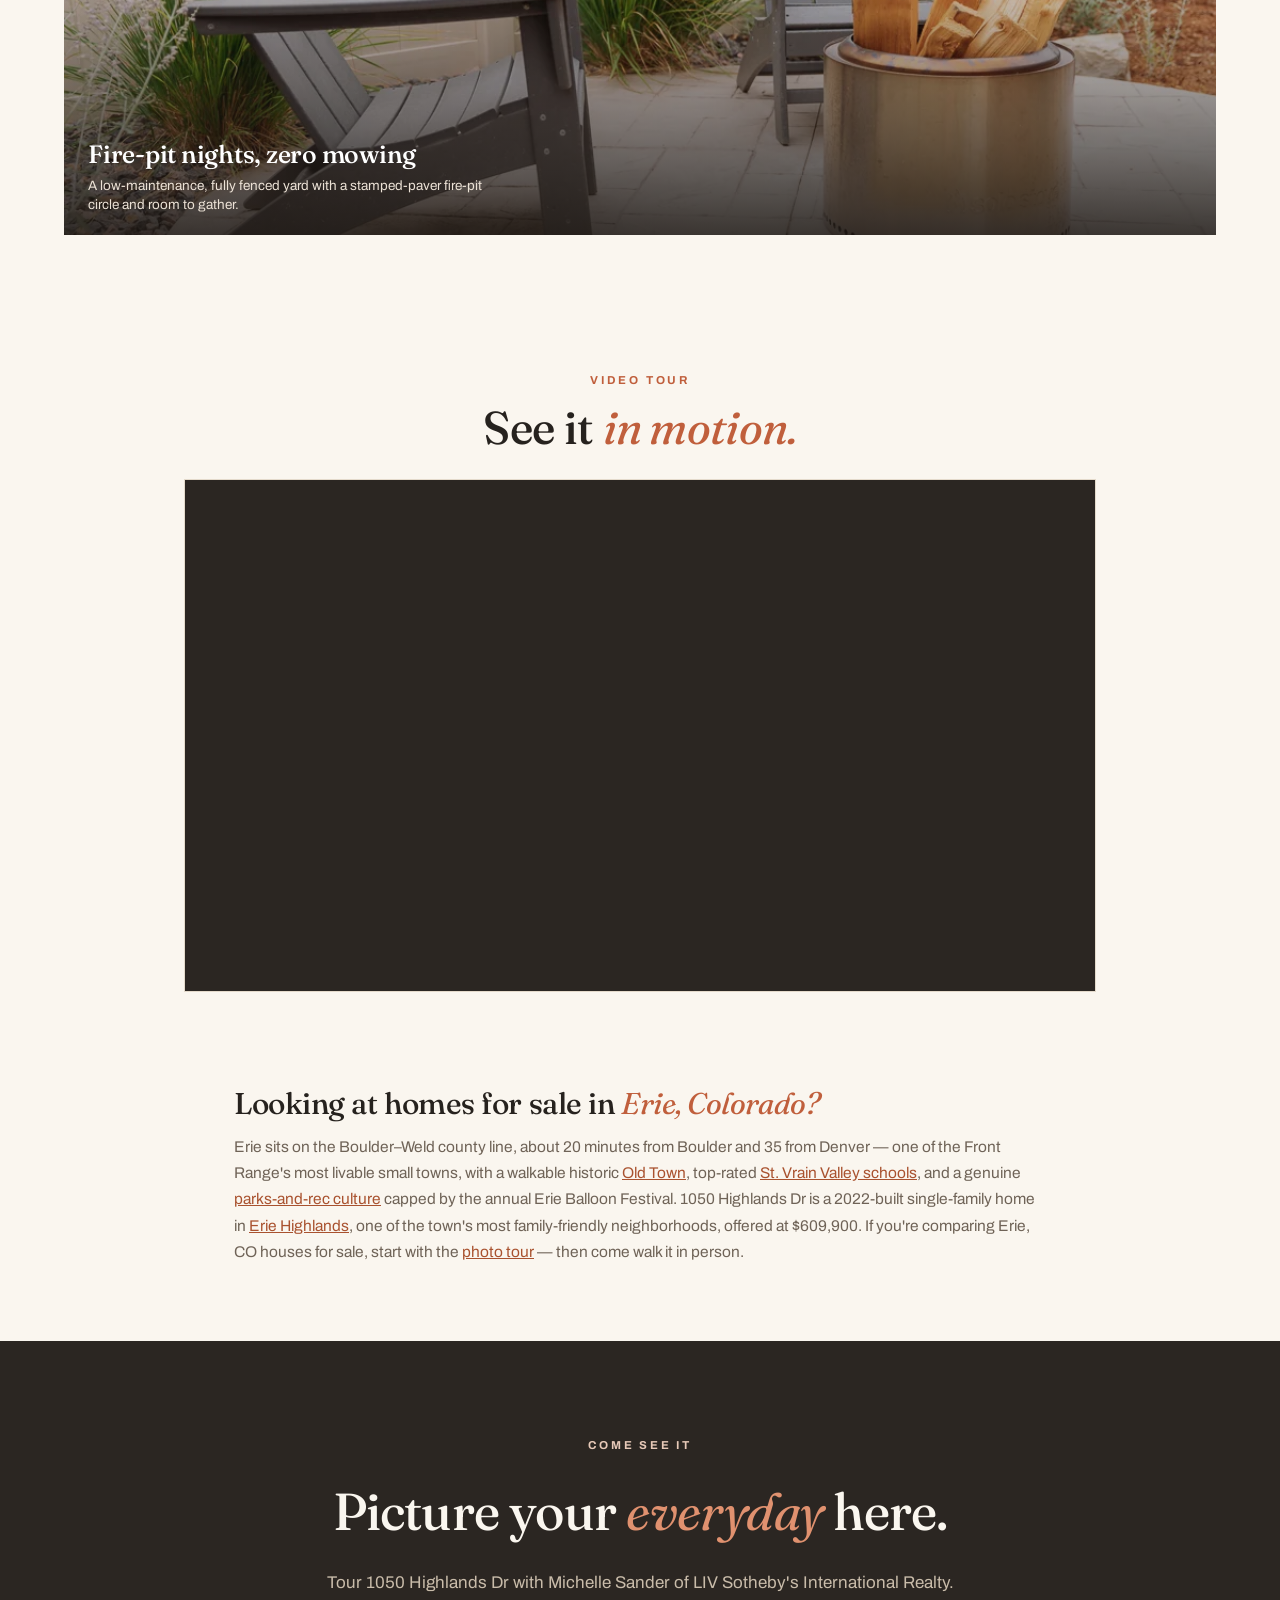
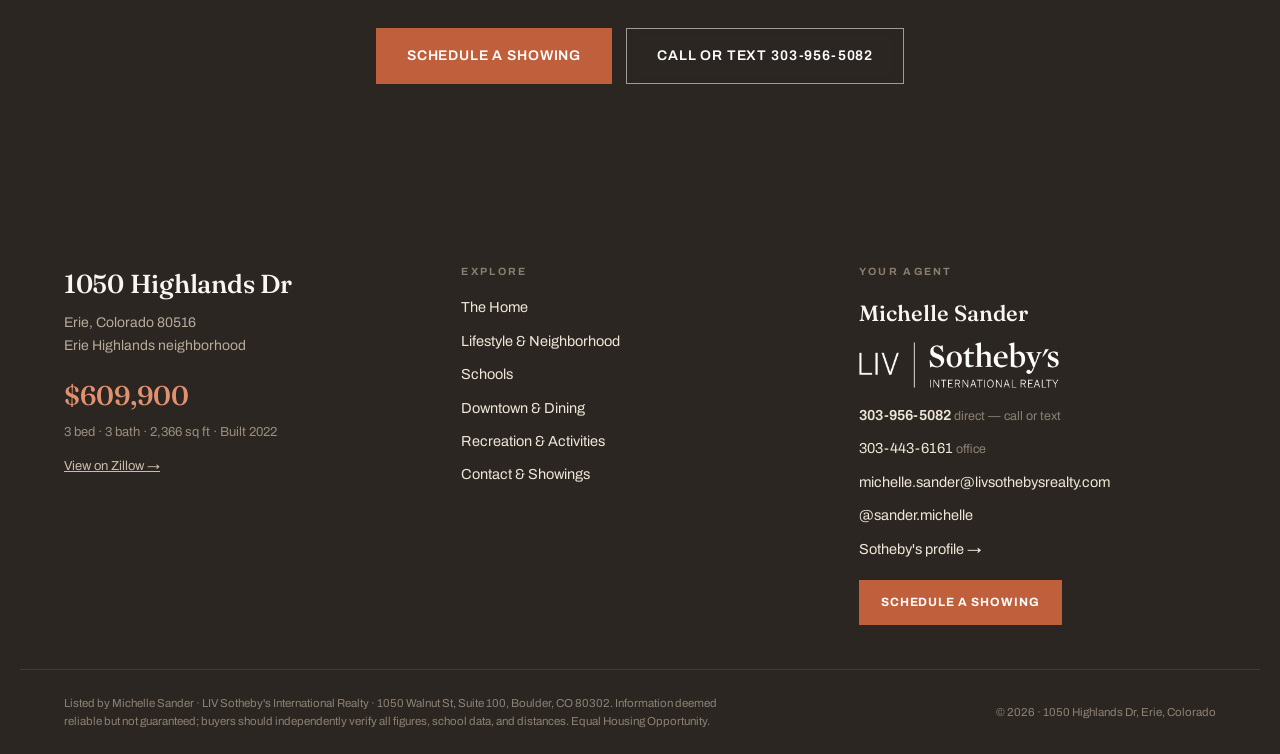
==== commit cfc9bd99: "Freshen layout: new home-page feature images + reshuffled tour photo order Co-Authored-By: Claude Op" ====
--- a/index.html
+++ b/index.html
@@ -289,7 +289,7 @@
       <div style="display:grid;grid-template-columns:repeat(auto-fit,minmax(min(280px,100%),1fr));gap:24px">
         <a class="card reveal" href="the-home.html">
           <figure class="photo" style="aspect-ratio:4/3">
-            <img src="images/kitchen-island-wide.webp" alt="Island kitchen with white quartz counters and espresso cabinetry" loading="lazy">
+            <img src="images/fireside-wide.webp" alt="Living room with a glowing fireplace and black shiplap feature wall" loading="lazy">
           </figure>
           <div class="card-pad">
             <div class="eyebrow" style="font-size:10.5px">The Home</div>
@@ -342,11 +342,11 @@
   <section class="section">
     <div class="wrap">
       <figure class="photo clickable photo-banner reveal">
-        <img src="images/yard-firepit.webp" alt="Fenced backyard with a paver fire-pit circle, Adirondack chairs and grill deck" loading="lazy">
+        <img src="images/firepit-smores.webp" alt="Paver fire-pit circle with Adirondack chairs and a smokeless fire pit in the fenced backyard" loading="lazy">
         <div class="scrim"></div>
         <figcaption>
           <div class="cap-h">Fire-pit nights, zero mowing</div>
-          <div class="cap-d">A low-maintenance, fully fenced yard with a grill platform and a stamped-paver fire-pit circle.</div>
+          <div class="cap-d">A low-maintenance, fully fenced yard with a stamped-paver fire-pit circle and room to gather.</div>
         </figcaption>
       </figure>
     </div>
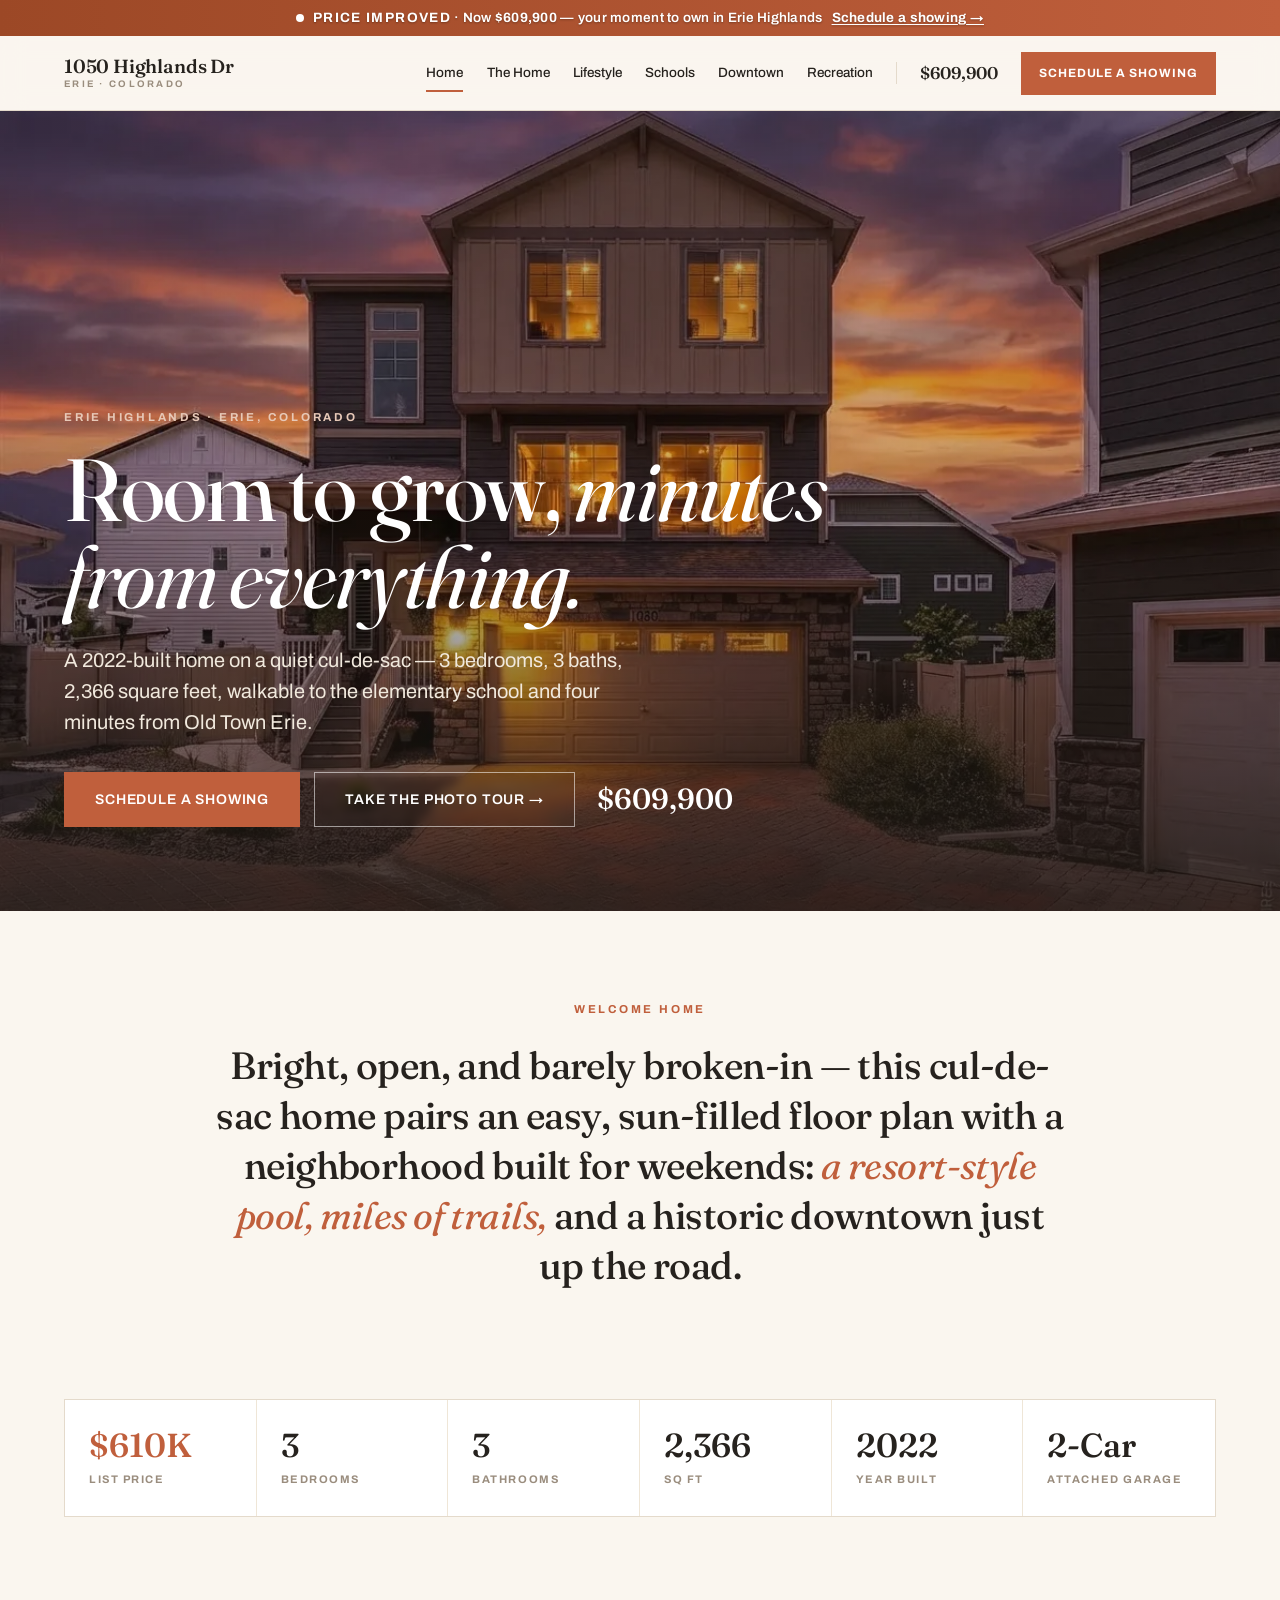
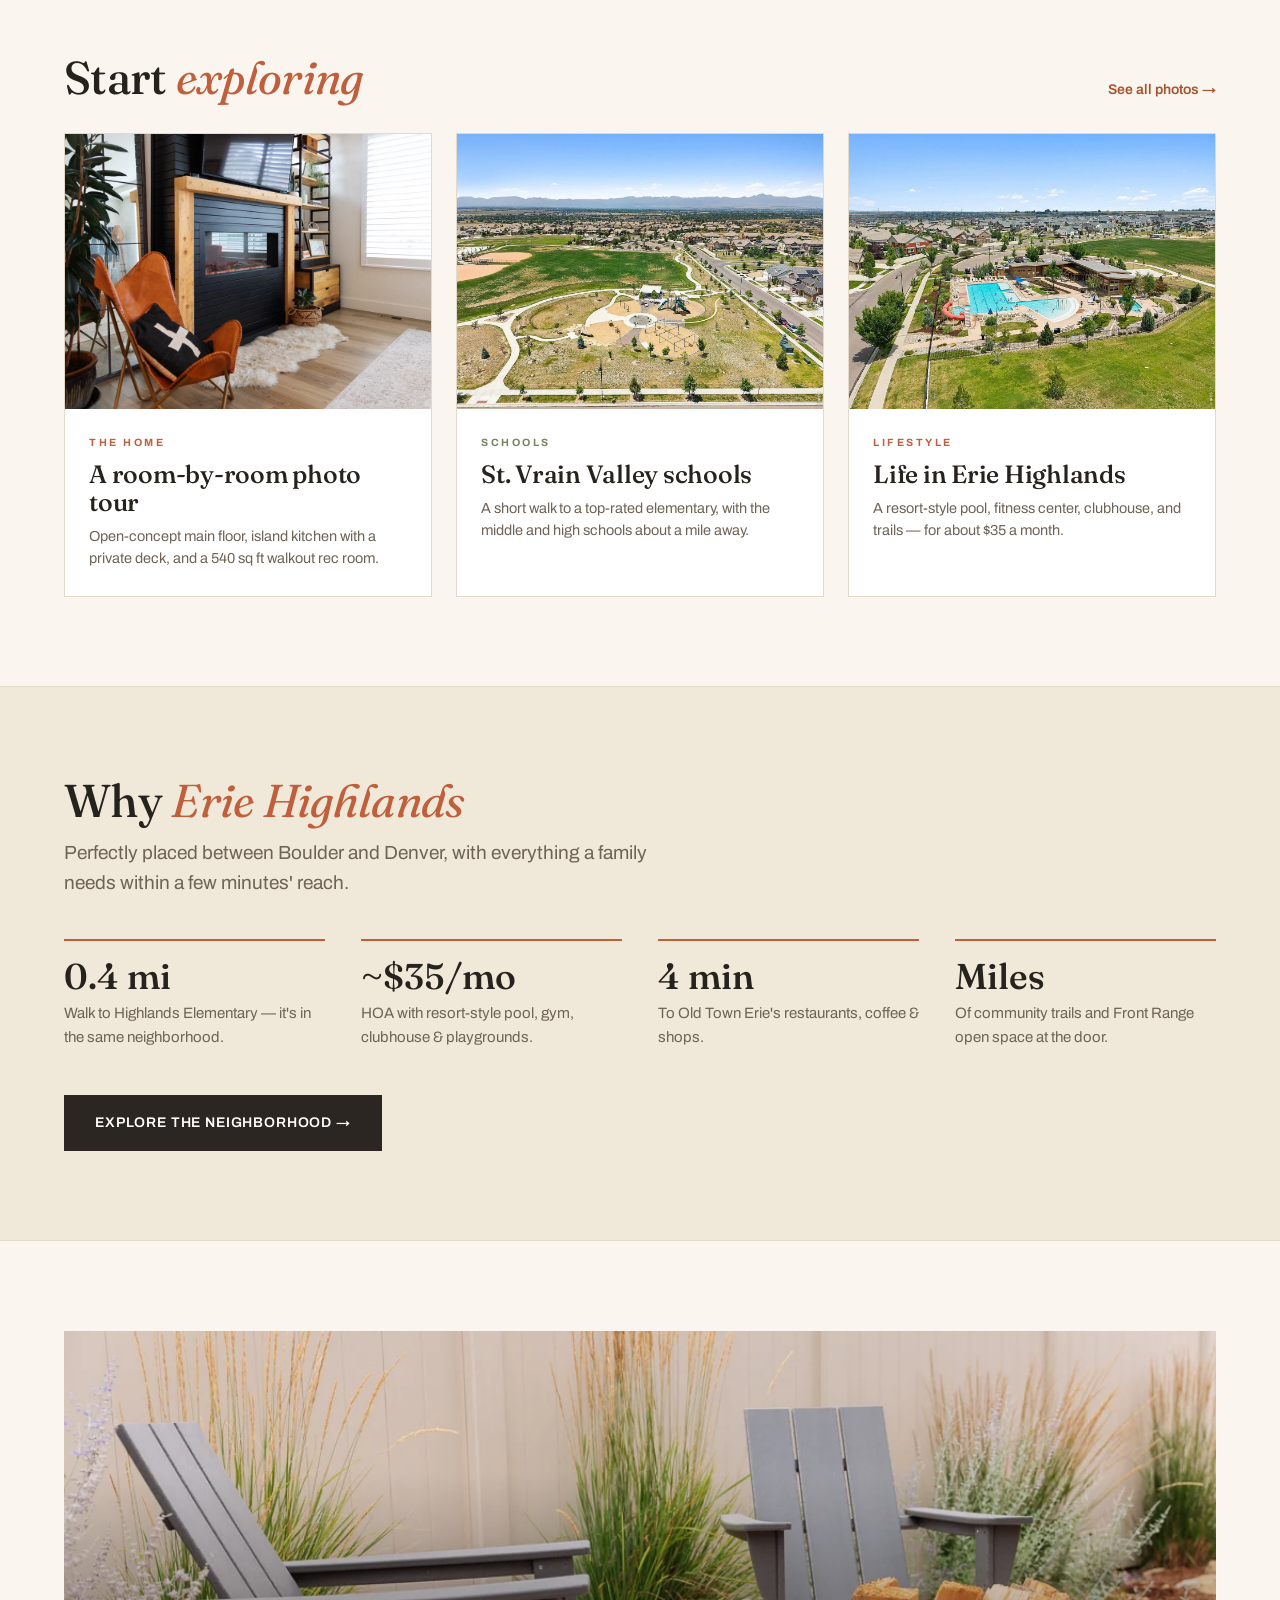
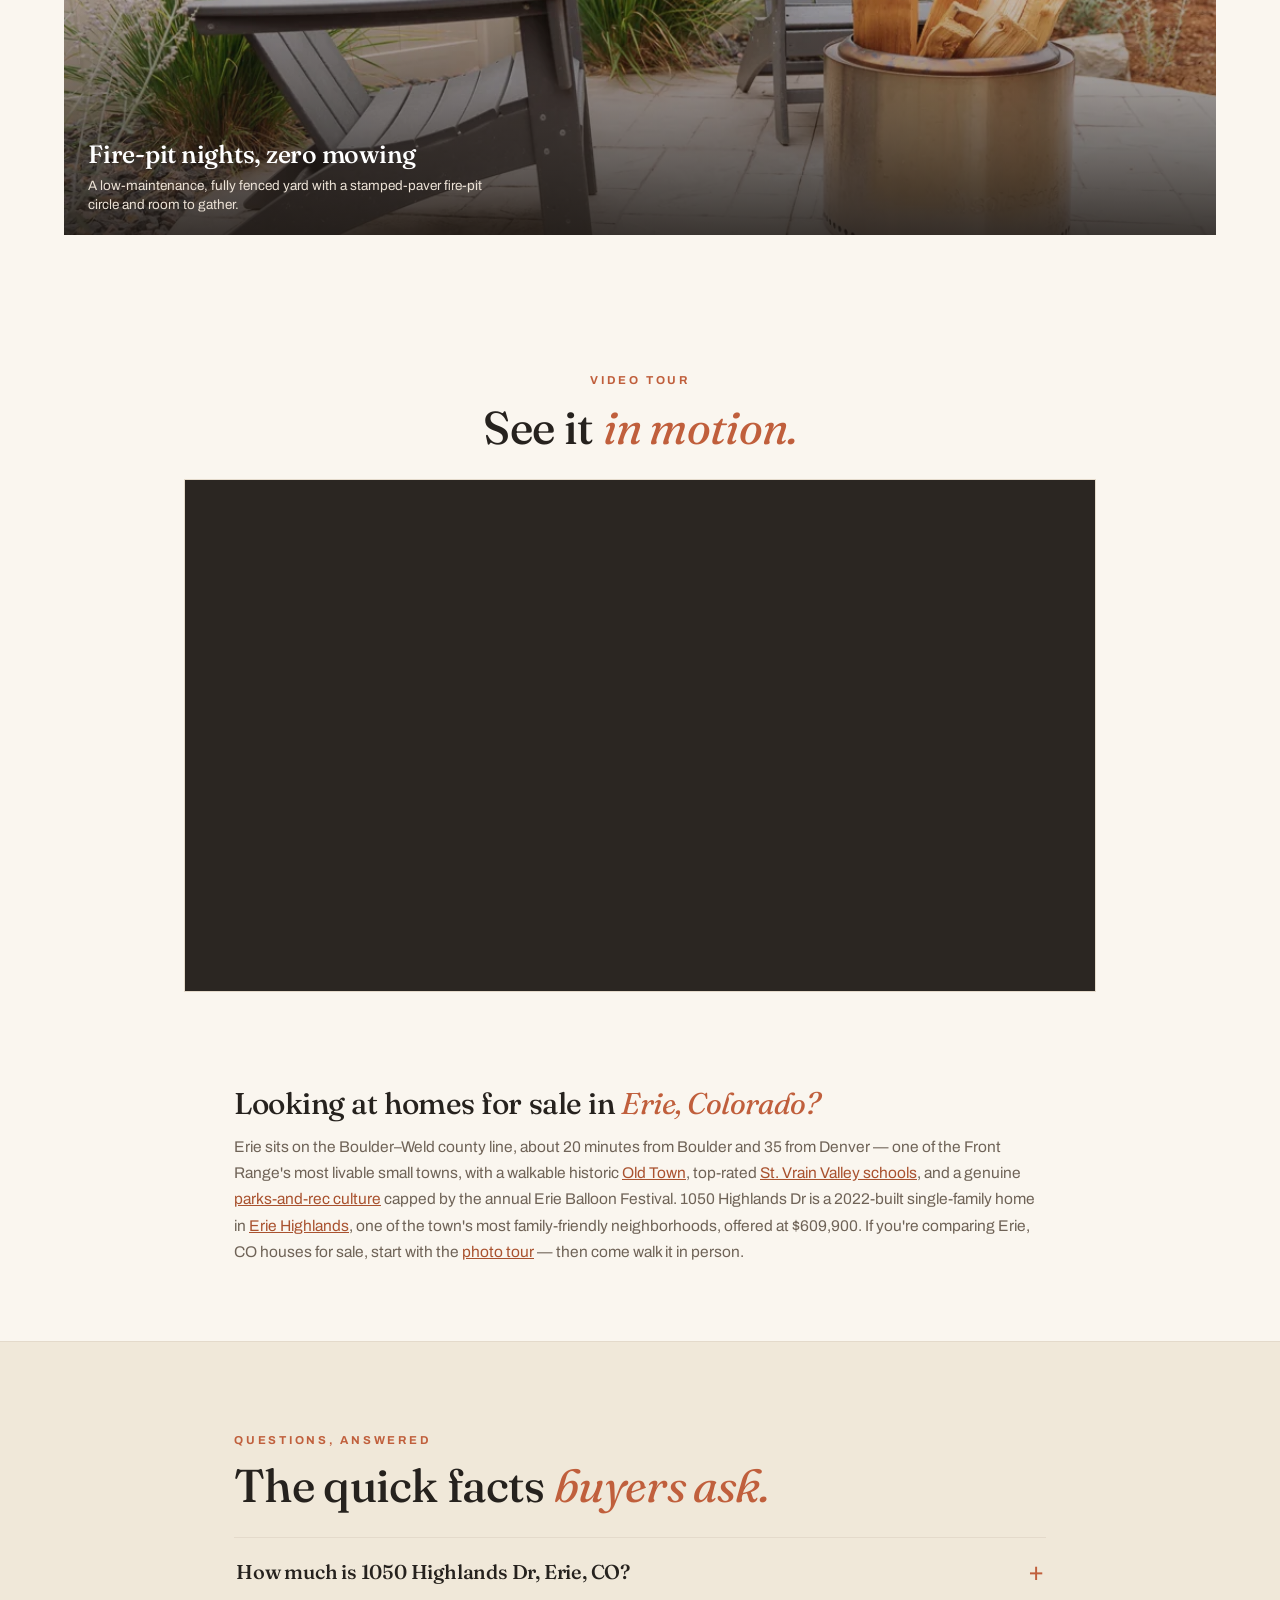
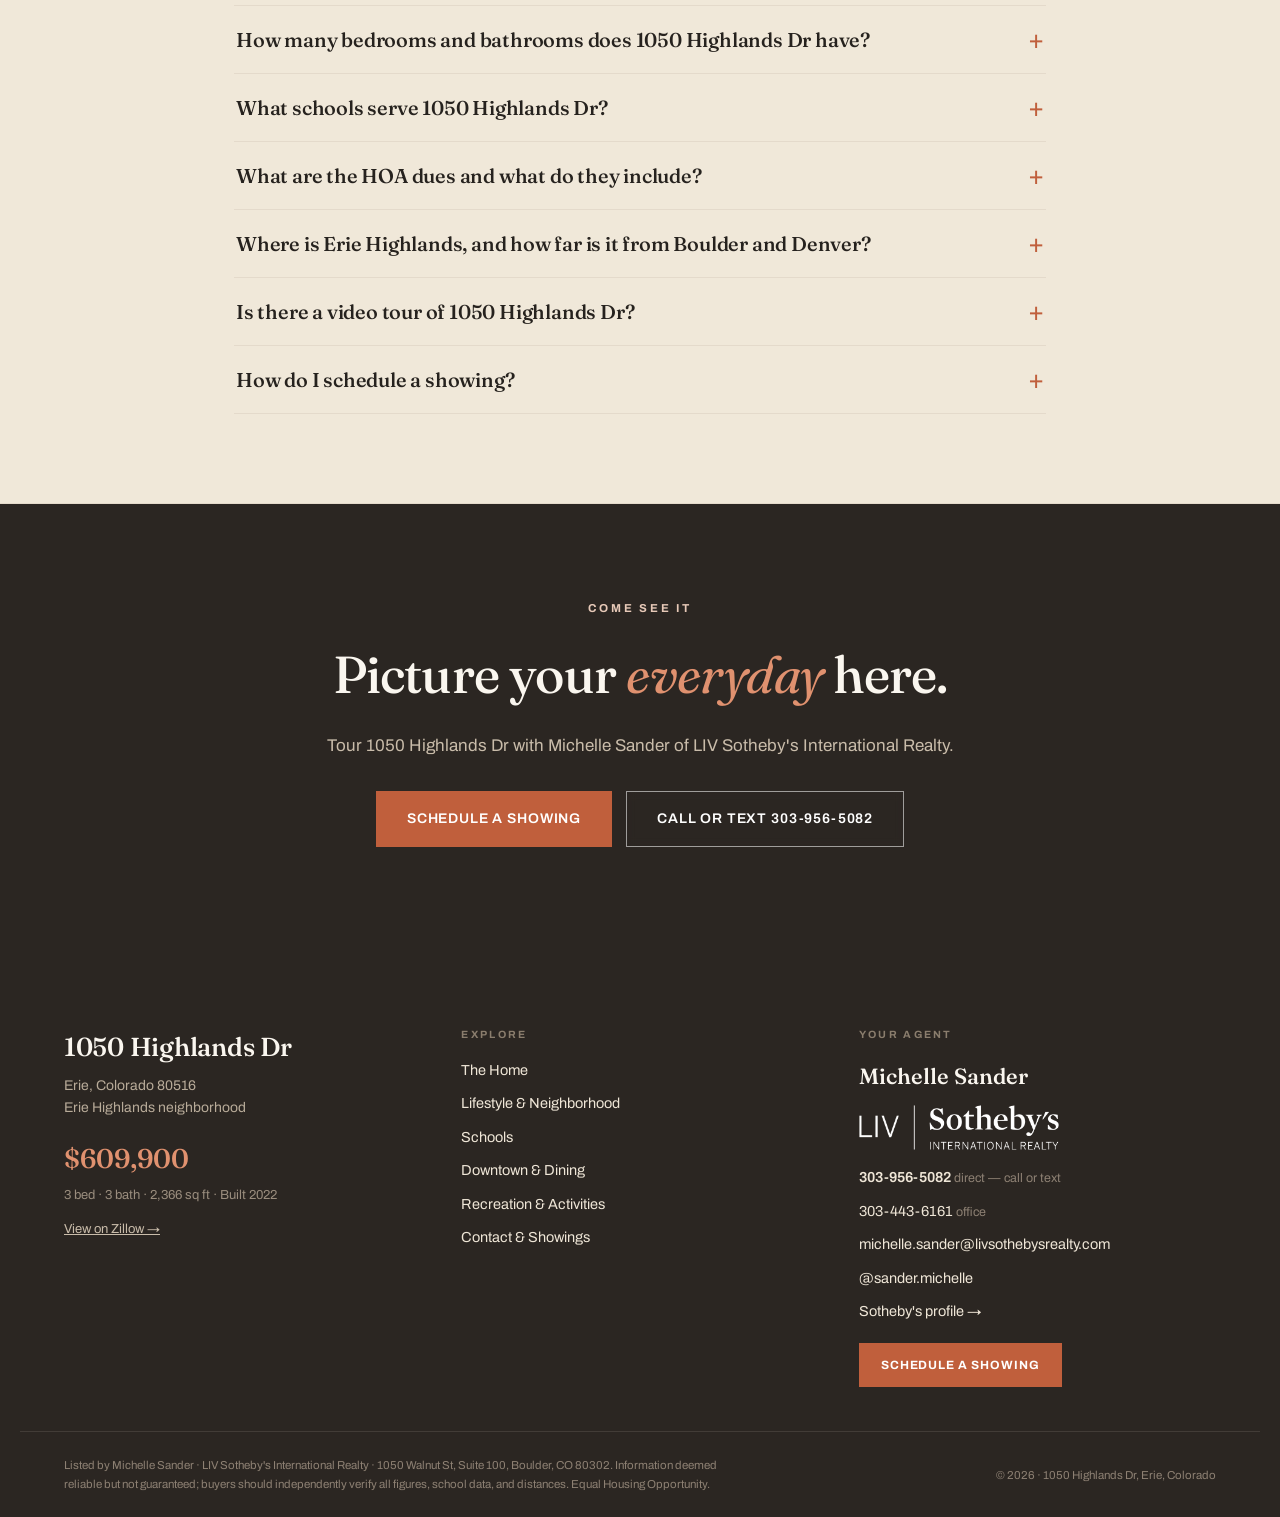
==== commit 2fbd08fb: "SEO/AEO: add FAQPage schema + visible FAQ, geo coords, priceValidUntil, IndexNow key; fix stale imag" ====
--- a/index.html
+++ b/index.html
@@ -56,6 +56,7 @@
     "price": 609900,
     "priceCurrency": "USD",
     "availability": "https://schema.org/InStock",
+    "priceValidUntil": "2026-12-31",
     "itemOffered": {
      "@id": "https://1050highlandsdrerie.com/#residence"
     },
@@ -133,11 +134,17 @@
     "@type": "Place",
     "name": "Erie Highlands, Erie, Colorado"
    },
+   "geo": {
+    "@type": "GeoCoordinates",
+    "latitude": 40.0271,
+    "longitude": -105.0206
+   },
+   "url": "https://1050highlandsdrerie.com/",
    "image": [
     "https://1050highlandsdrerie.com/images/hero-twilight.webp",
     "https://1050highlandsdrerie.com/images/exterior-front.webp",
     "https://1050highlandsdrerie.com/images/kitchen-island-wide.webp",
-    "https://1050highlandsdrerie.com/images/living-open.webp",
+    "https://1050highlandsdrerie.com/images/fireside-wide.webp",
     "https://1050highlandsdrerie.com/images/rec-room-putting.webp",
     "https://1050highlandsdrerie.com/images/yard-firepit.webp",
     "https://1050highlandsdrerie.com/images/aerial-pool.webp"
@@ -189,6 +196,68 @@
    "about": {
     "@id": "https://1050highlandsdrerie.com/#residence"
    }
+  },
+  {
+   "@type": "FAQPage",
+   "@id": "https://1050highlandsdrerie.com/#faq",
+   "mainEntity": [
+    {
+     "@type": "Question",
+     "name": "How much is 1050 Highlands Dr, Erie, CO?",
+     "acceptedAnswer": {
+      "@type": "Answer",
+      "text": "It's listed at $609,900 — a recent price improvement from $639,000."
+     }
+    },
+    {
+     "@type": "Question",
+     "name": "How many bedrooms and bathrooms does 1050 Highlands Dr have?",
+     "acceptedAnswer": {
+      "@type": "Answer",
+      "text": "3 bedrooms and 3 bathrooms (2 full, 1 half) across 2,366 square feet, built in 2022, with an attached 2-car garage."
+     }
+    },
+    {
+     "@type": "Question",
+     "name": "What schools serve 1050 Highlands Dr?",
+     "acceptedAnswer": {
+      "@type": "Answer",
+      "text": "The home is in the St. Vrain Valley School District. Highlands Elementary is about a 0.4-mile walk in the same neighborhood, and Soaring Heights PK-8 and Erie High School are roughly a mile away."
+     }
+    },
+    {
+     "@type": "Question",
+     "name": "What are the HOA dues and what do they include?",
+     "acceptedAnswer": {
+      "@type": "Answer",
+      "text": "The Erie Highlands carriage-home HOA runs about $35 a month and covers a resort-style pool, fitness center, clubhouse, playgrounds, and community trails."
+     }
+    },
+    {
+     "@type": "Question",
+     "name": "Where is Erie Highlands, and how far is it from Boulder and Denver?",
+     "acceptedAnswer": {
+      "@type": "Answer",
+      "text": "1050 Highlands Dr is in the Erie Highlands neighborhood of Erie, Colorado — about 20 minutes from Boulder, 35 minutes from Denver, and 4 minutes from Old Town Erie."
+     }
+    },
+    {
+     "@type": "Question",
+     "name": "Is there a video tour of 1050 Highlands Dr?",
+     "acceptedAnswer": {
+      "@type": "Answer",
+      "text": "Yes — a full video walkthrough, a room-by-room photo tour, and floor plans are all on the property website at 1050highlandsdrerie.com."
+     }
+    },
+    {
+     "@type": "Question",
+     "name": "How do I schedule a showing?",
+     "acceptedAnswer": {
+      "@type": "Answer",
+      "text": "Contact listing agent Michelle Sander of LIV Sotheby's International Realty at 303-956-5082 (call or text), or use the contact form on the site."
+     }
+    }
+   ]
   },
   {
    "@type": "BreadcrumbList",
@@ -373,6 +442,23 @@
     </div>
   </section>
 
+  <!-- FAQ -->
+  <section class="band">
+    <div class="wrap section" style="max-width:900px">
+      <div class="eyebrow reveal">Questions, answered</div>
+      <h2 class="h-sect reveal d1" style="margin:12px 0 26px">The quick facts <span class="em">buyers ask.</span></h2>
+      <div class="faq reveal d1">
+        <details><summary>How much is 1050 Highlands Dr, Erie, CO?</summary><p>It's listed at $609,900 — a recent price improvement from $639,000.</p></details>
+        <details><summary>How many bedrooms and bathrooms does 1050 Highlands Dr have?</summary><p>3 bedrooms and 3 bathrooms (2 full, 1 half) across 2,366 square feet, built in 2022, with an attached 2-car garage.</p></details>
+        <details><summary>What schools serve 1050 Highlands Dr?</summary><p>The home is in the St. Vrain Valley School District. Highlands Elementary is about a 0.4-mile walk in the same neighborhood, and Soaring Heights PK-8 and Erie High School are roughly a mile away.</p></details>
+        <details><summary>What are the HOA dues and what do they include?</summary><p>The Erie Highlands carriage-home HOA runs about $35 a month and covers a resort-style pool, fitness center, clubhouse, playgrounds, and community trails.</p></details>
+        <details><summary>Where is Erie Highlands, and how far is it from Boulder and Denver?</summary><p>1050 Highlands Dr is in the Erie Highlands neighborhood of Erie, Colorado — about 20 minutes from Boulder, 35 minutes from Denver, and 4 minutes from Old Town Erie.</p></details>
+        <details><summary>Is there a video tour of 1050 Highlands Dr?</summary><p>Yes — a full video walkthrough, a room-by-room photo tour, and floor plans are all on this site. Start with the <a href="the-home.html">photo tour</a>.</p></details>
+        <details><summary>How do I schedule a showing?</summary><p>Contact listing agent Michelle Sander of LIV Sotheby's International Realty at <a href="tel:+13039565082">303-956-5082</a> (call or text), or use the <a href="contact.html">contact form</a>.</p></details>
+      </div>
+    </div>
+  </section>
+
   <!-- CTA -->
   <section style="background:var(--espresso);color:#FAF6EF">
     <div class="wrap" style="max-width:900px;text-align:center;padding-top:clamp(56px,8vw,96px);padding-bottom:clamp(56px,8vw,96px)">
--- a/assets/style.css
+++ b/assets/style.css
@@ -277,3 +277,12 @@
 @keyframes ohSheen{0%{left:-60%}55%,100%{left:130%}}
 @media (prefers-reduced-motion:reduce){.oh-dot,.oh-bar::after{animation:none}}
 @media (max-width:520px){.oh-bar{font-size:12px;gap:7px;padding:8px 12px}.oh-sep{display:none}}
+
+/* --- FAQ accordion (native details/summary) -------------------- */
+.faq details{border-top:1px solid var(--line)}
+.faq details:last-child{border-bottom:1px solid var(--line)}
+.faq summary{cursor:pointer;list-style:none;padding:18px 2px;font-family:var(--serif);font-weight:520;font-size:clamp(17px,2vw,20px);letter-spacing:-.01em;color:var(--ink);display:flex;justify-content:space-between;gap:16px;align-items:center}
+.faq summary::-webkit-details-marker{display:none}
+.faq summary::after{content:"+";color:var(--clay);font-family:var(--sans);font-weight:400;font-size:26px;line-height:1;flex:none}
+.faq details[open] summary::after{content:"\2013"}
+.faq details p{margin:0 0 20px 2px;font-size:15px;color:var(--ink-soft);line-height:1.65;max-width:72ch}
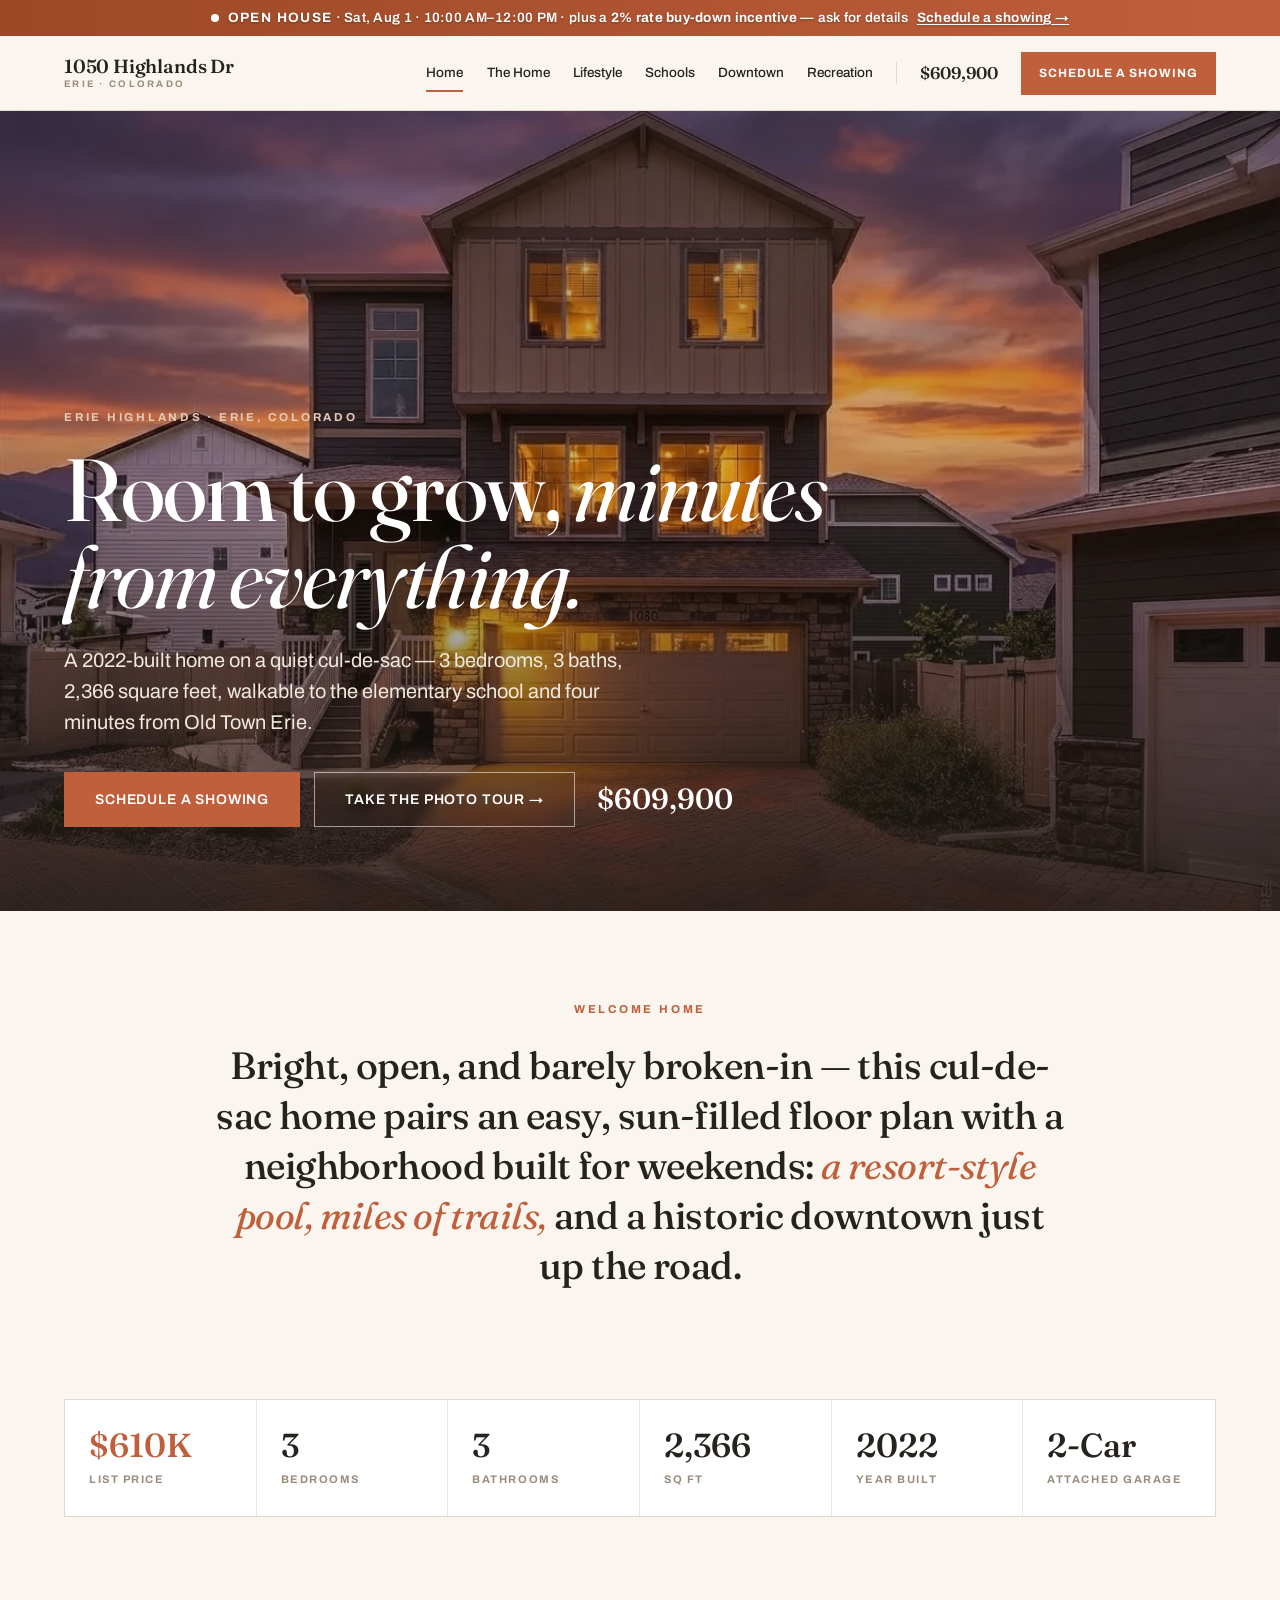
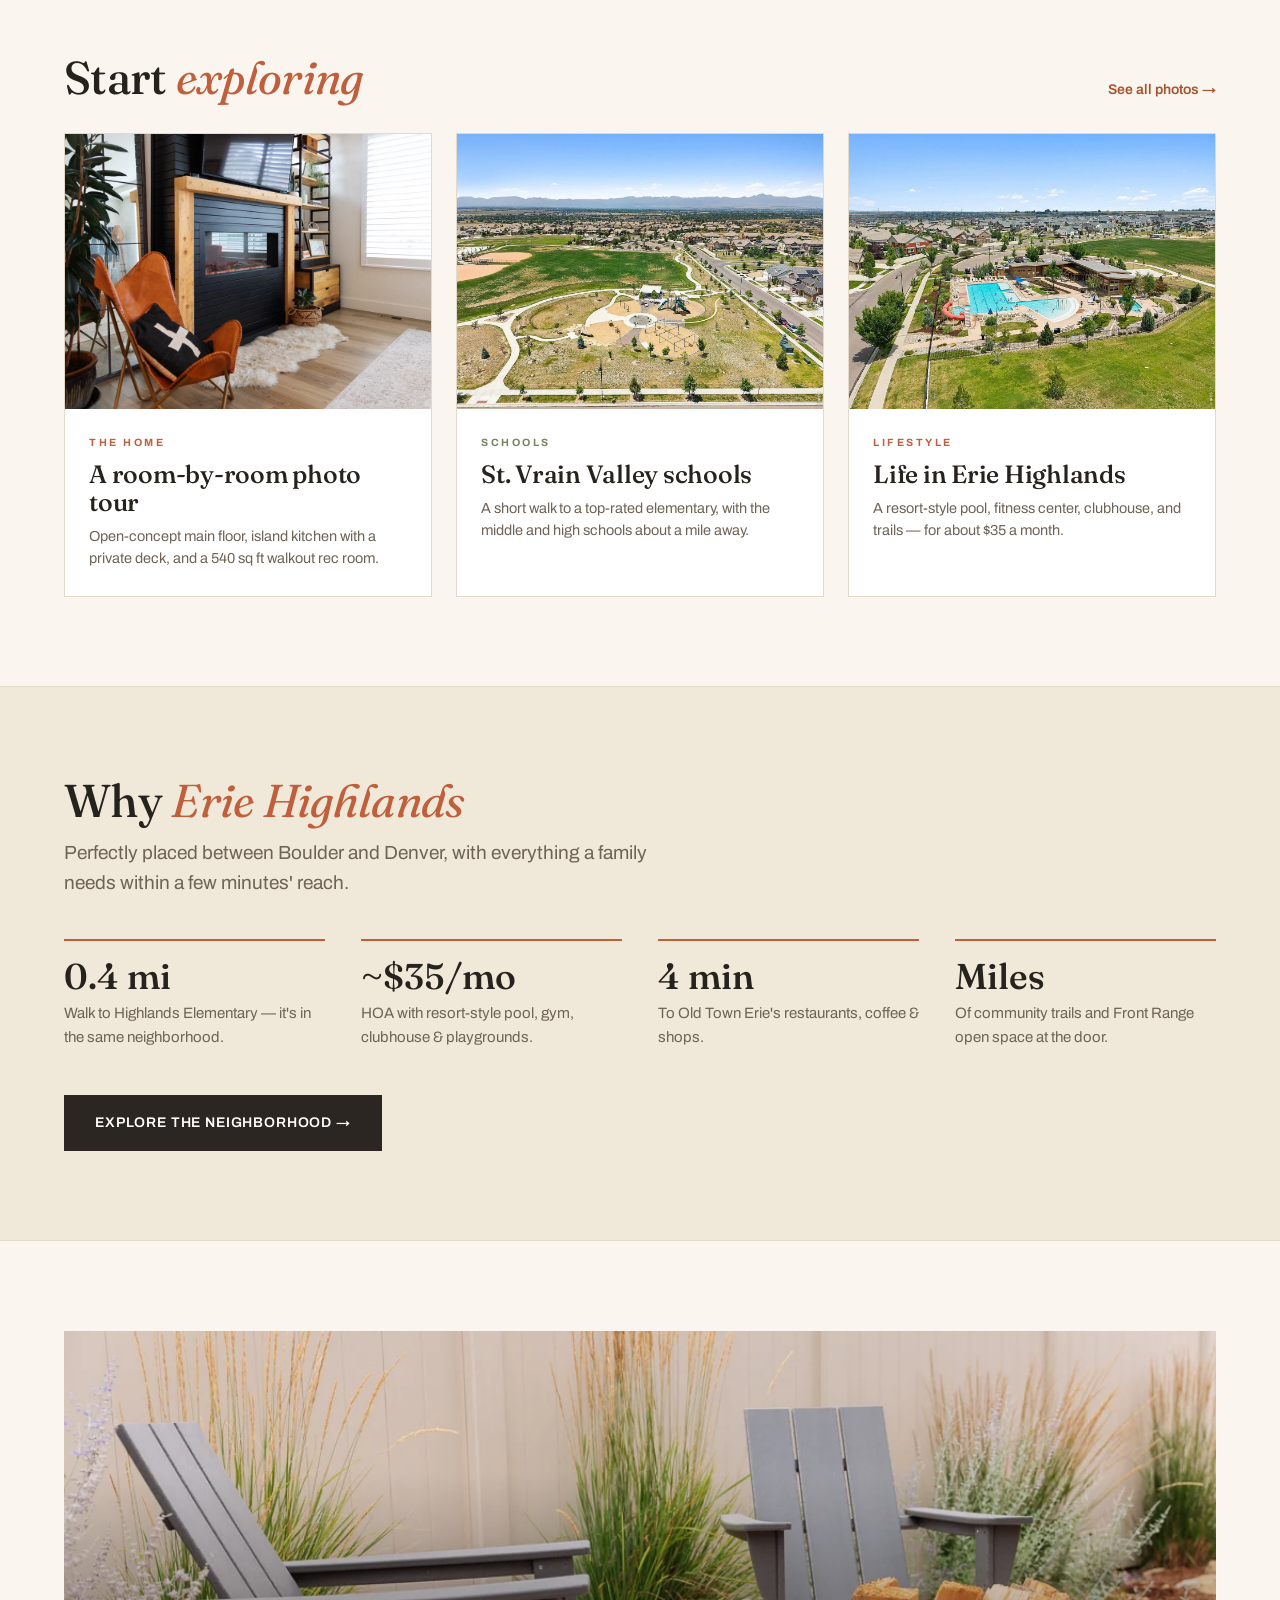
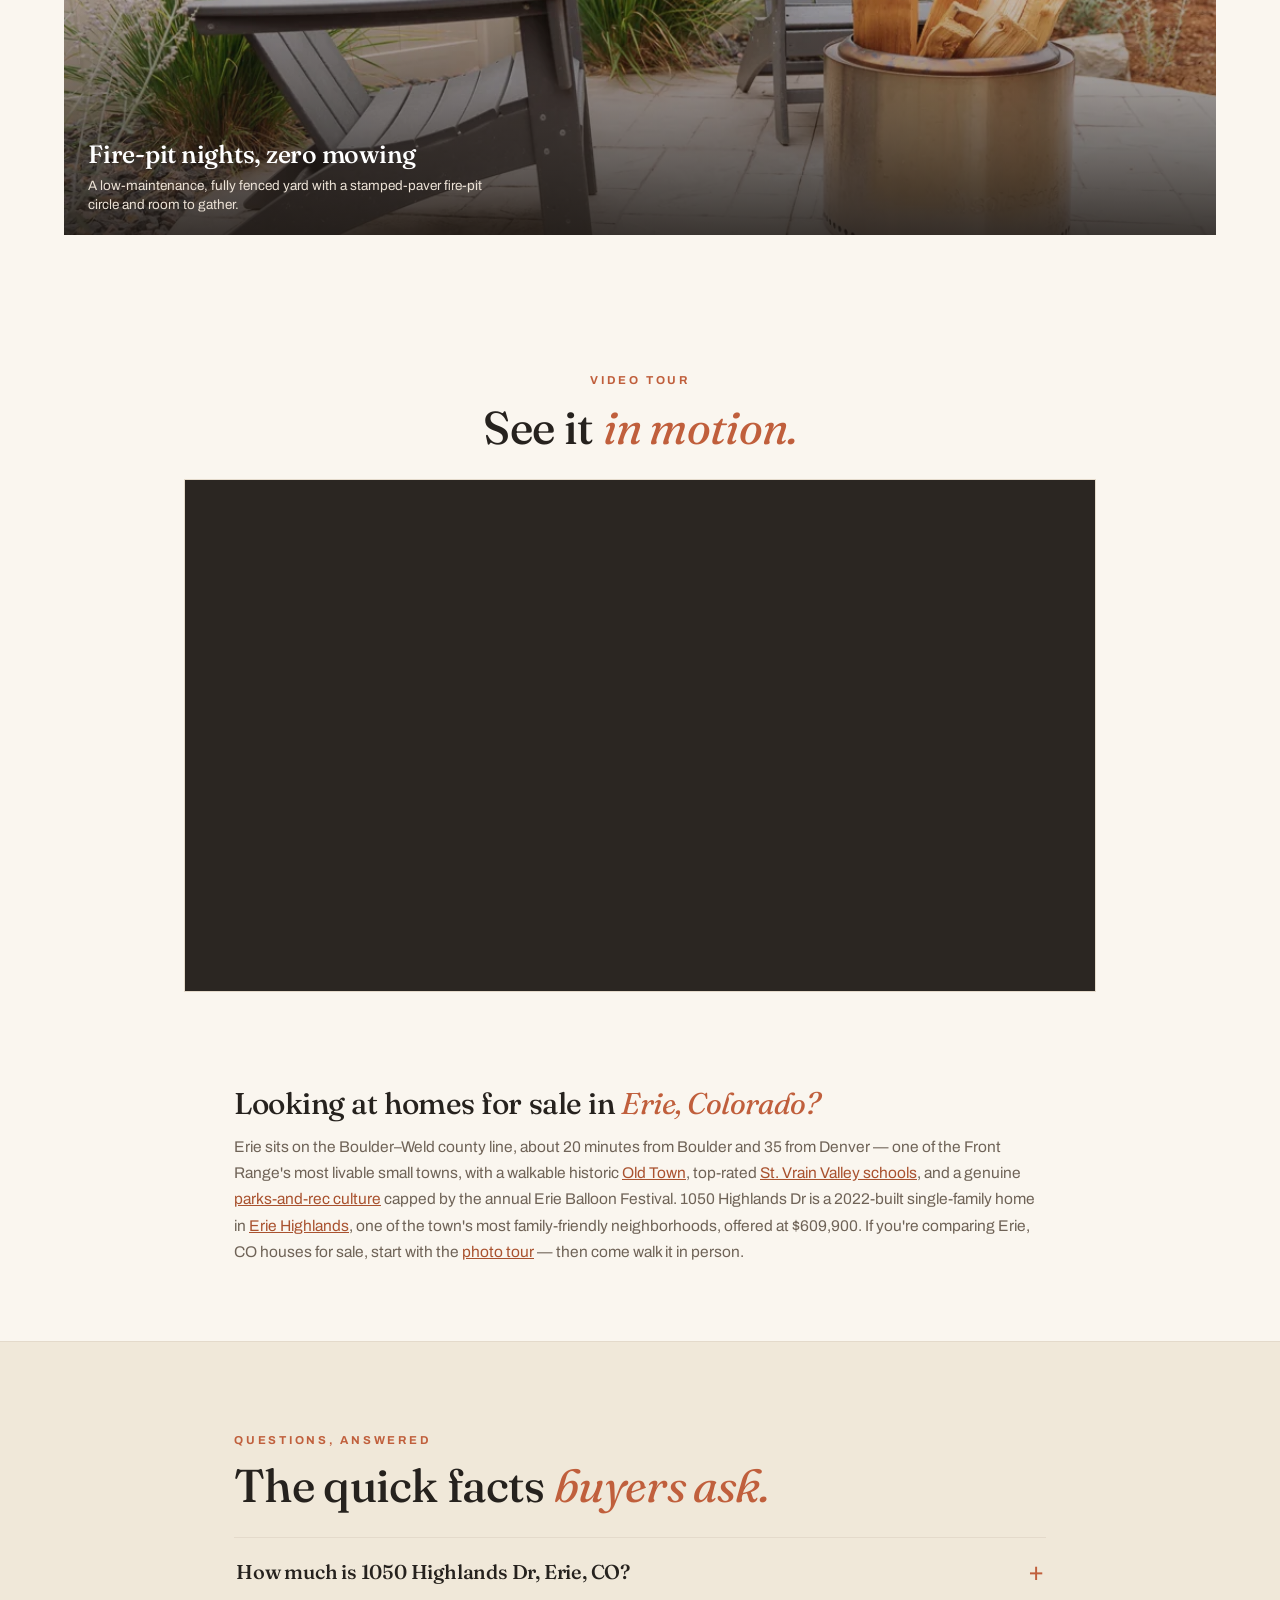
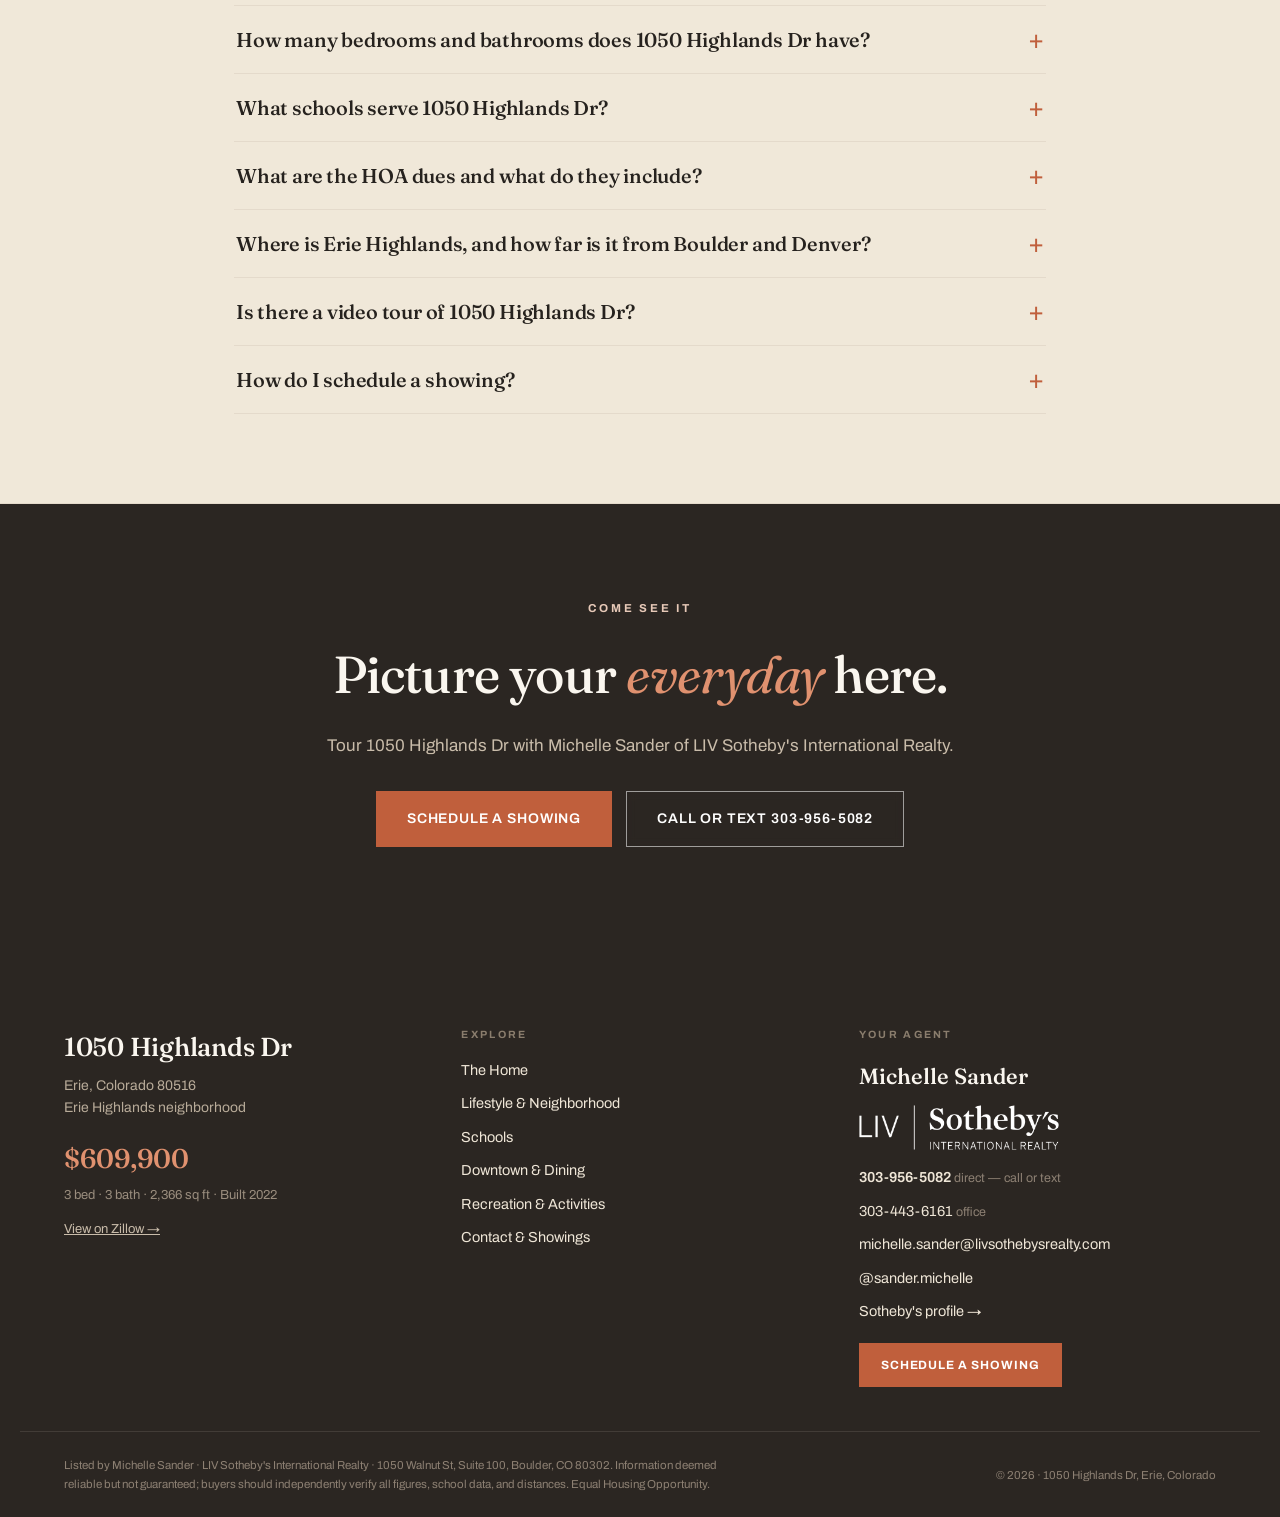
==== commit 27ac4c9c: "Top bar: open house Sat Aug 1 + 2% rate buy-down incentive Co-Authored-By: Claude Opus 4.8 <noreply@" ====
--- a/index.html
+++ b/index.html
@@ -276,9 +276,9 @@
 </head>
 <body>
 <a class="skip-link" href="#main">Skip to content</a>
-<a class="oh-bar" href="contact.html" aria-label="Price improved — now $609,900. Schedule a showing.">
+<a class="oh-bar" href="contact.html" aria-label="Open house Saturday, August 1, 10 AM to noon, plus a 2 percent rate buy-down incentive — ask for details. Schedule a showing.">
   <span class="oh-dot" aria-hidden="true"></span>
-  <span><strong>Price Improved</strong> <span class="oh-sep" aria-hidden="true">·</span> Now <b style="font-weight:700">$609,900</b> — your moment to own in Erie Highlands</span>
+  <span><strong>Open House</strong> <span class="oh-sep" aria-hidden="true">·</span> Sat, Aug 1 <span class="oh-sep" aria-hidden="true">·</span> 10:00 AM&ndash;12:00 PM <span class="oh-sep" aria-hidden="true">·</span> plus a <b style="font-weight:700">2% rate buy-down incentive</b> &mdash; ask for details</span>
   <span class="oh-cta">Schedule a showing →</span>
 </a>
 <nav class="nav" aria-label="Main">
